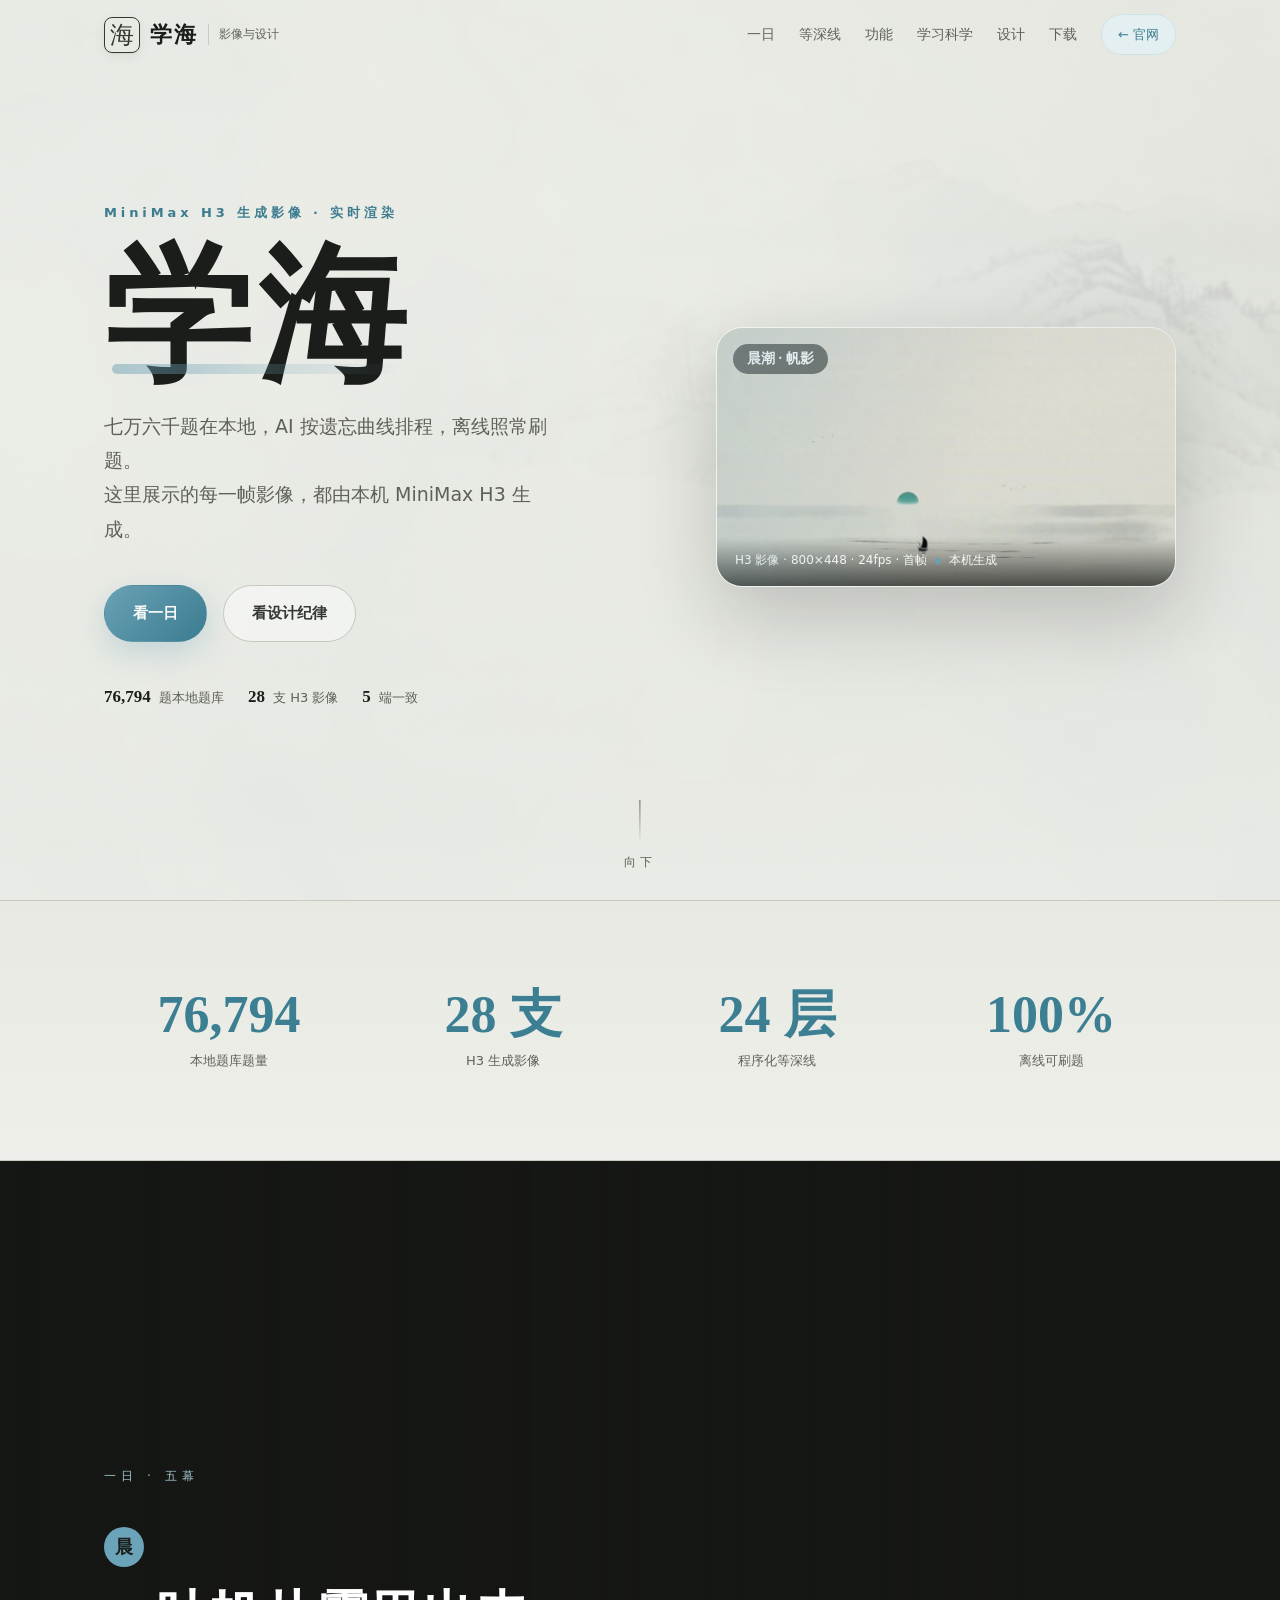
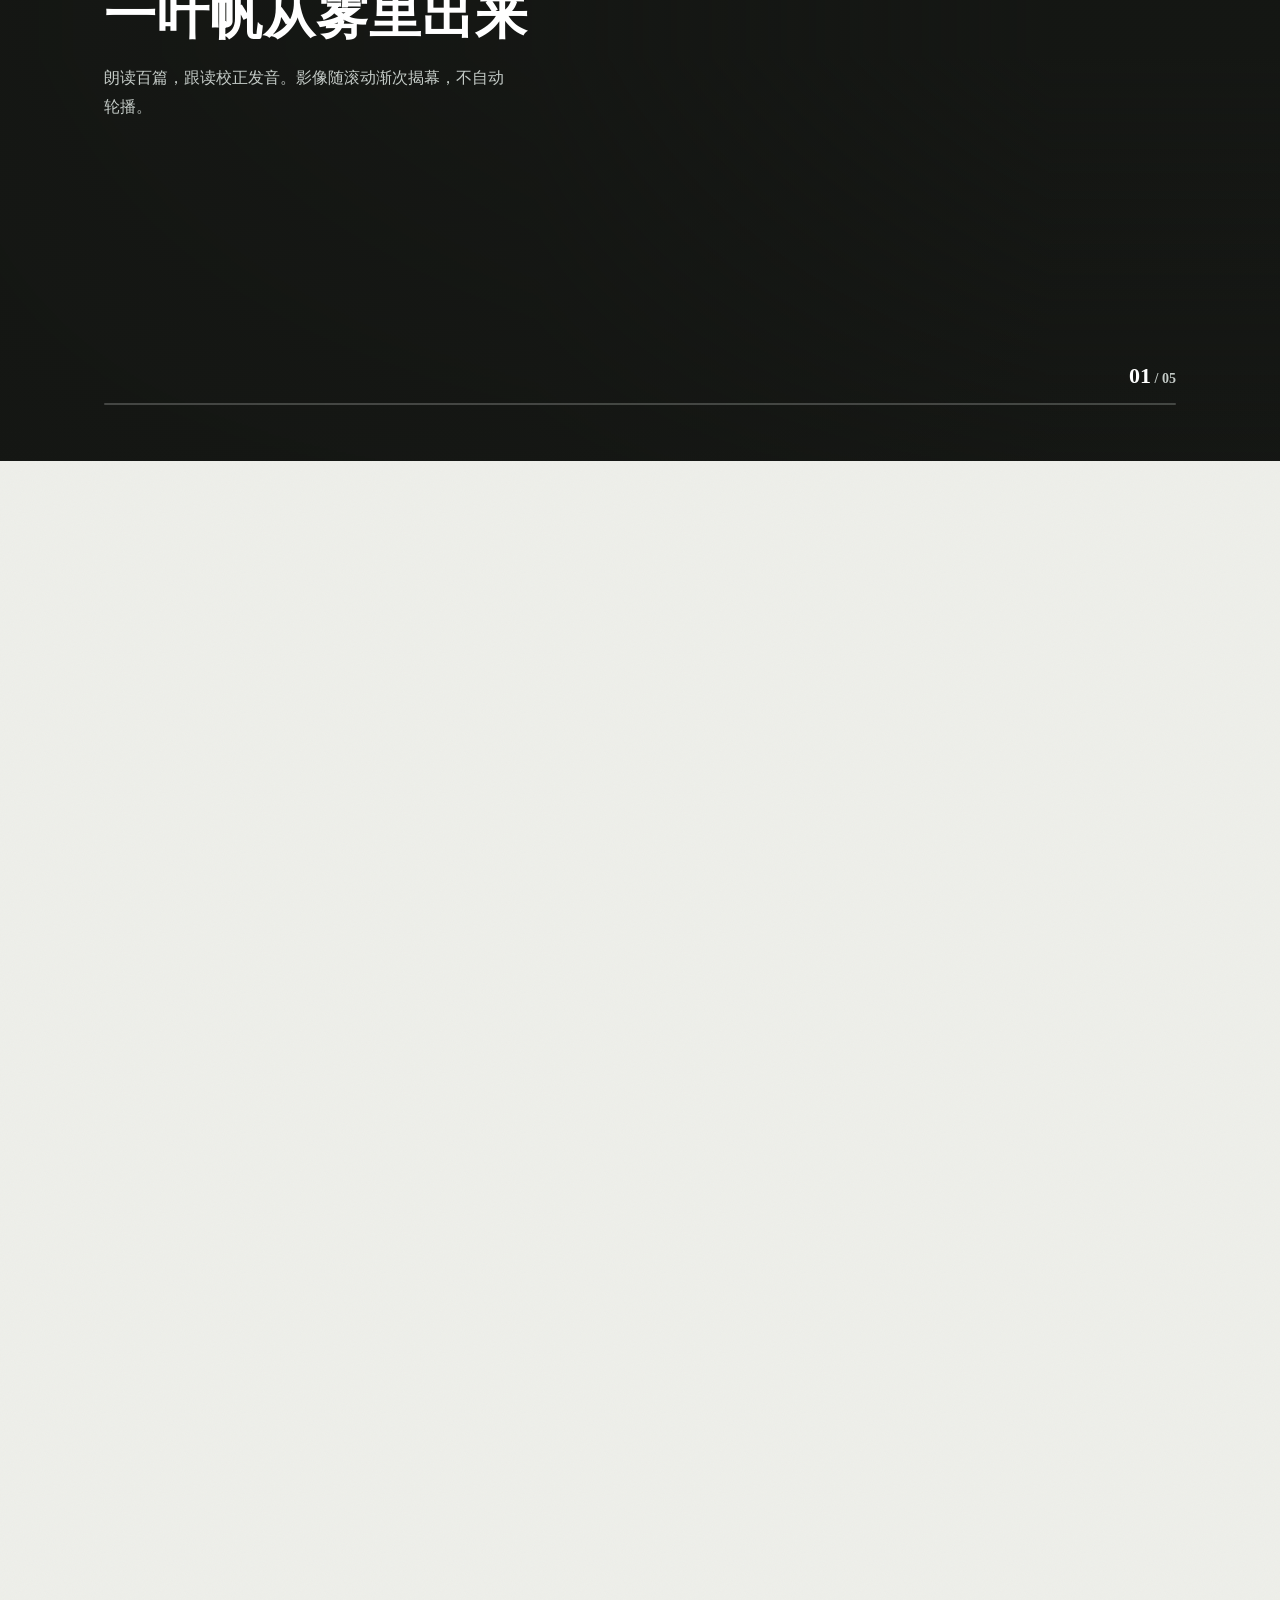
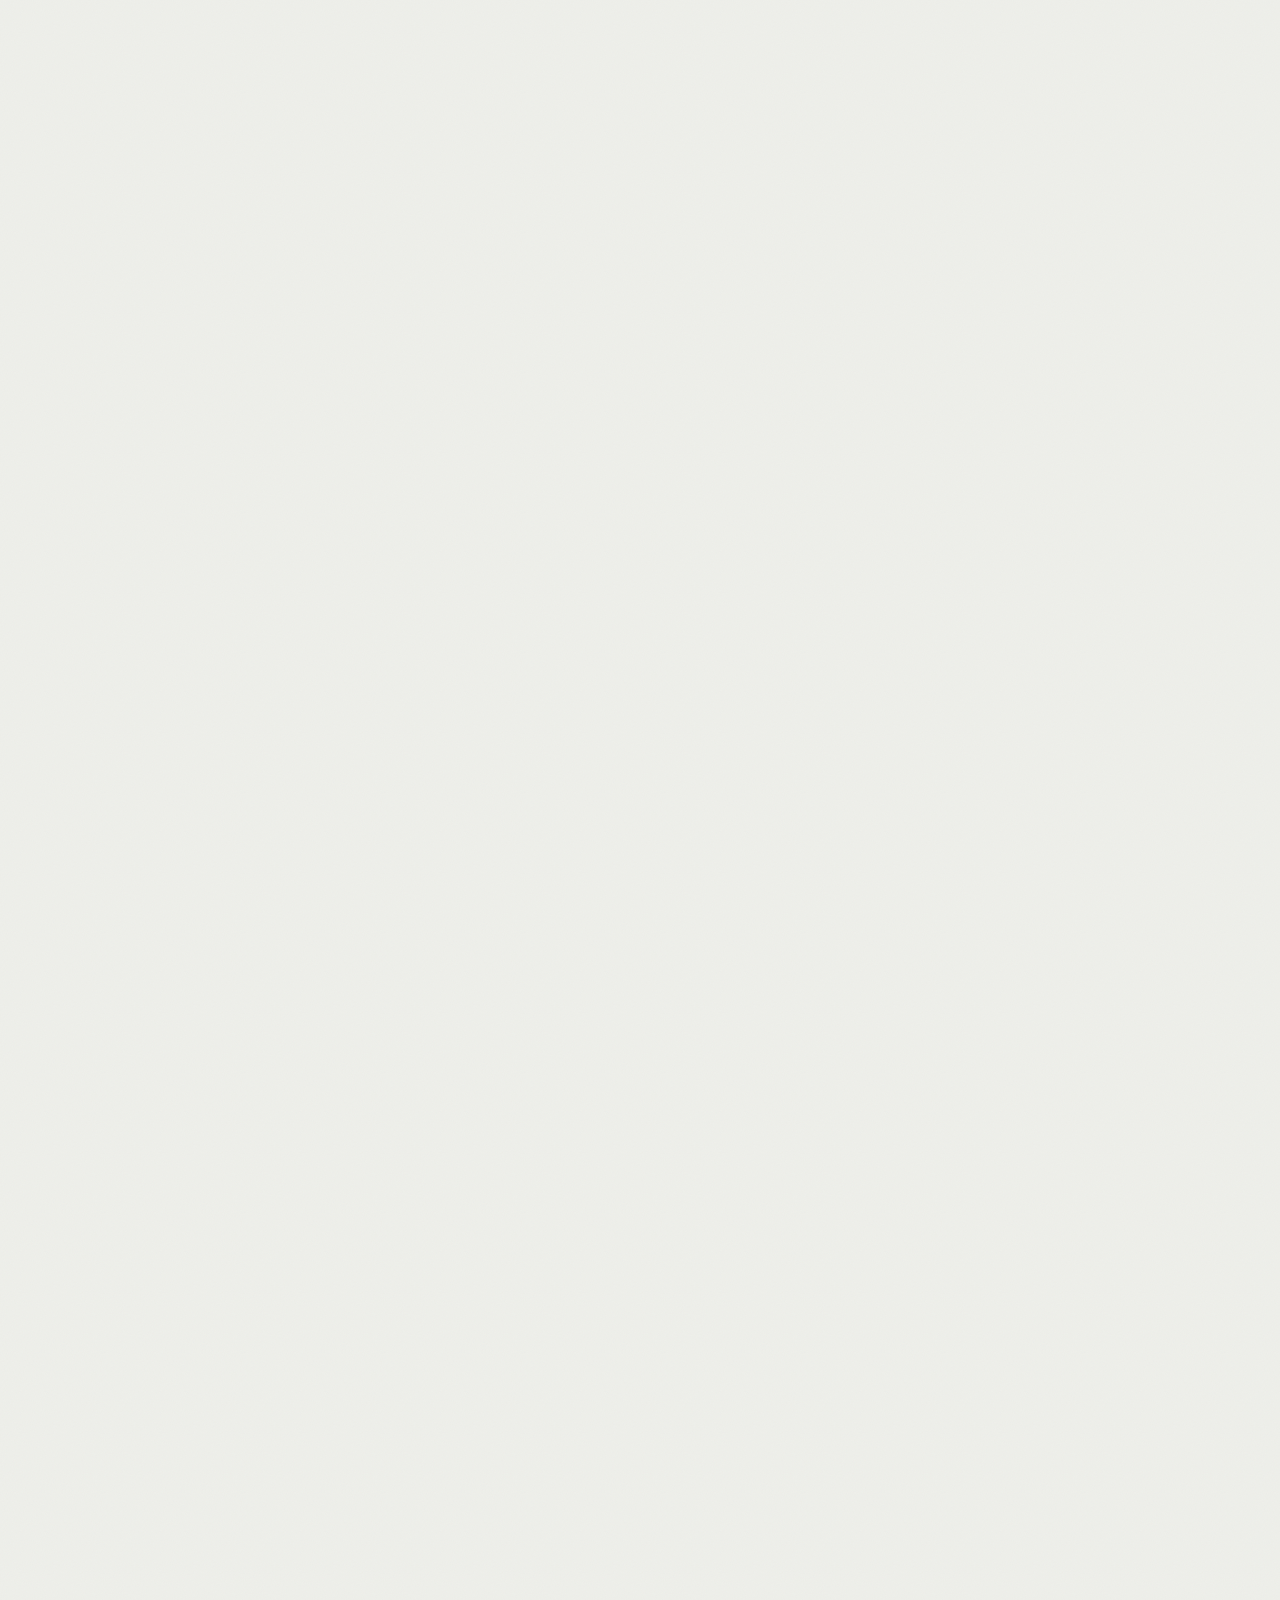
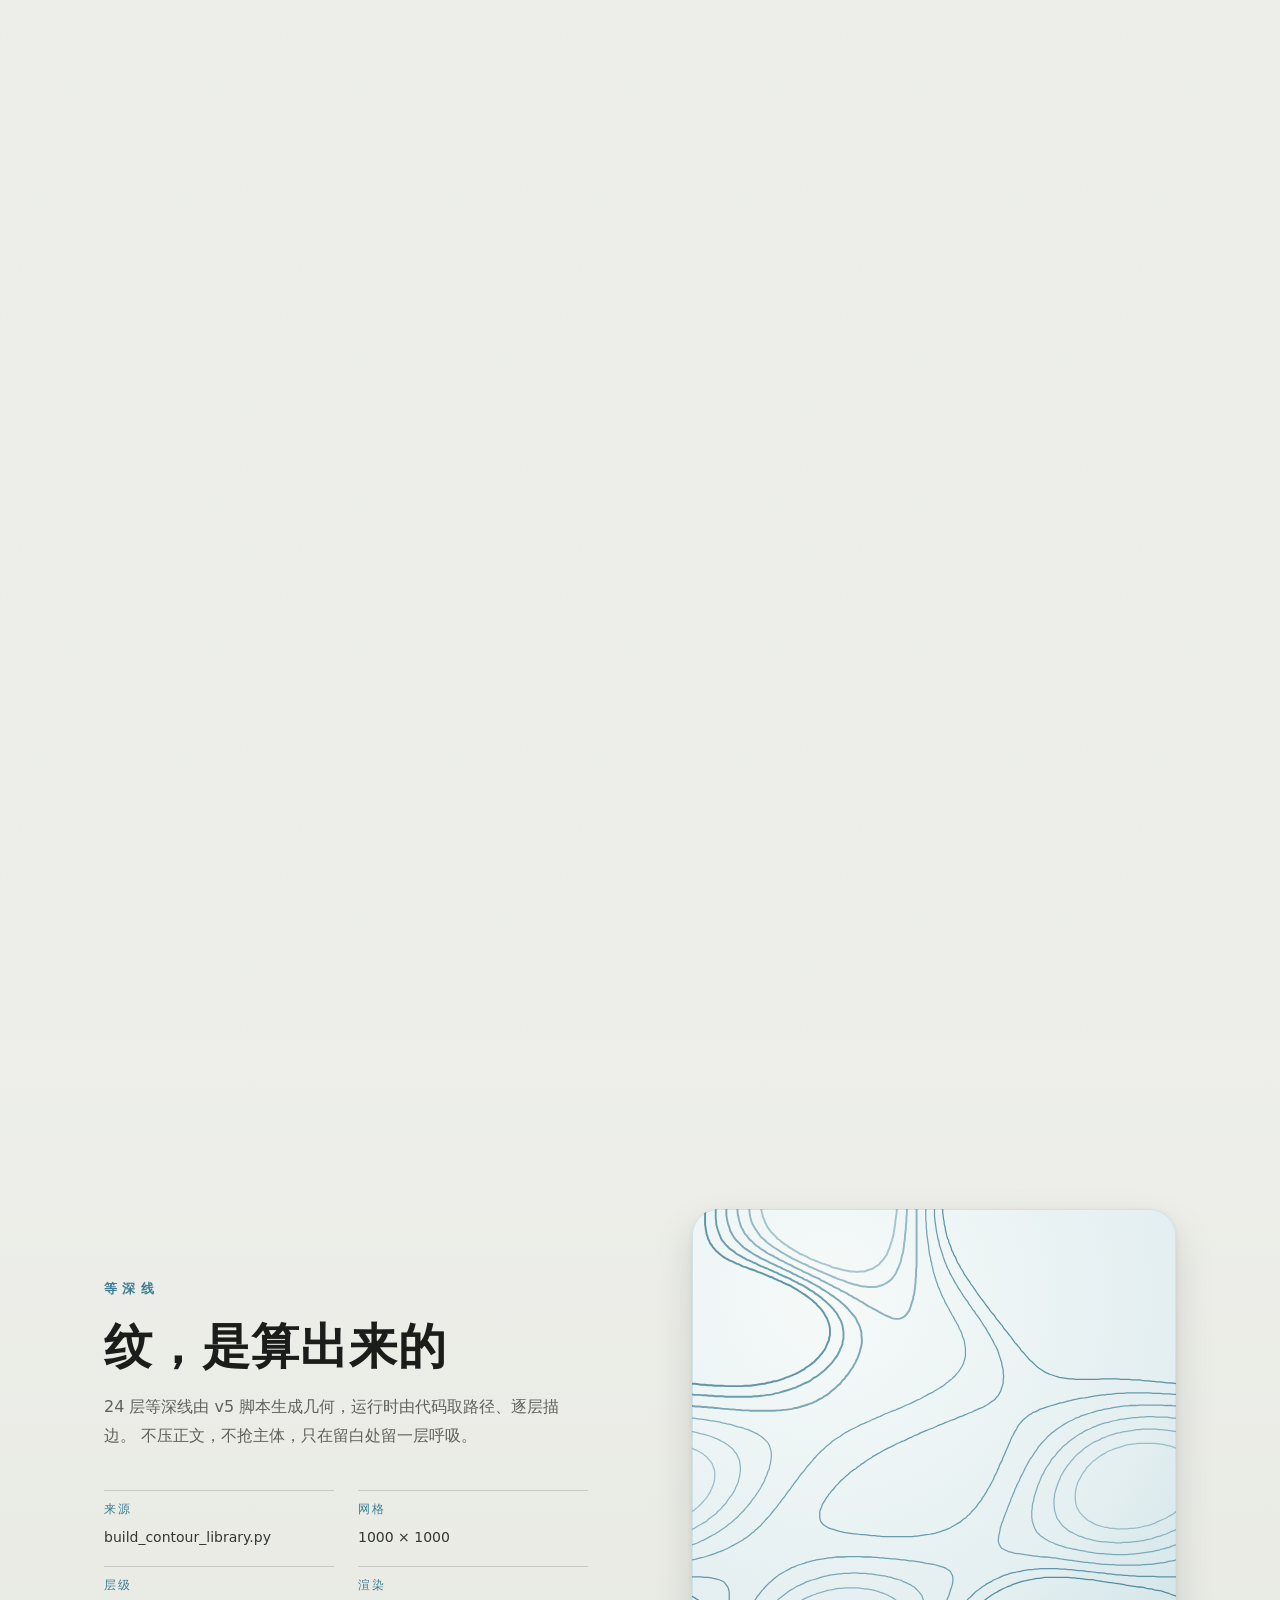
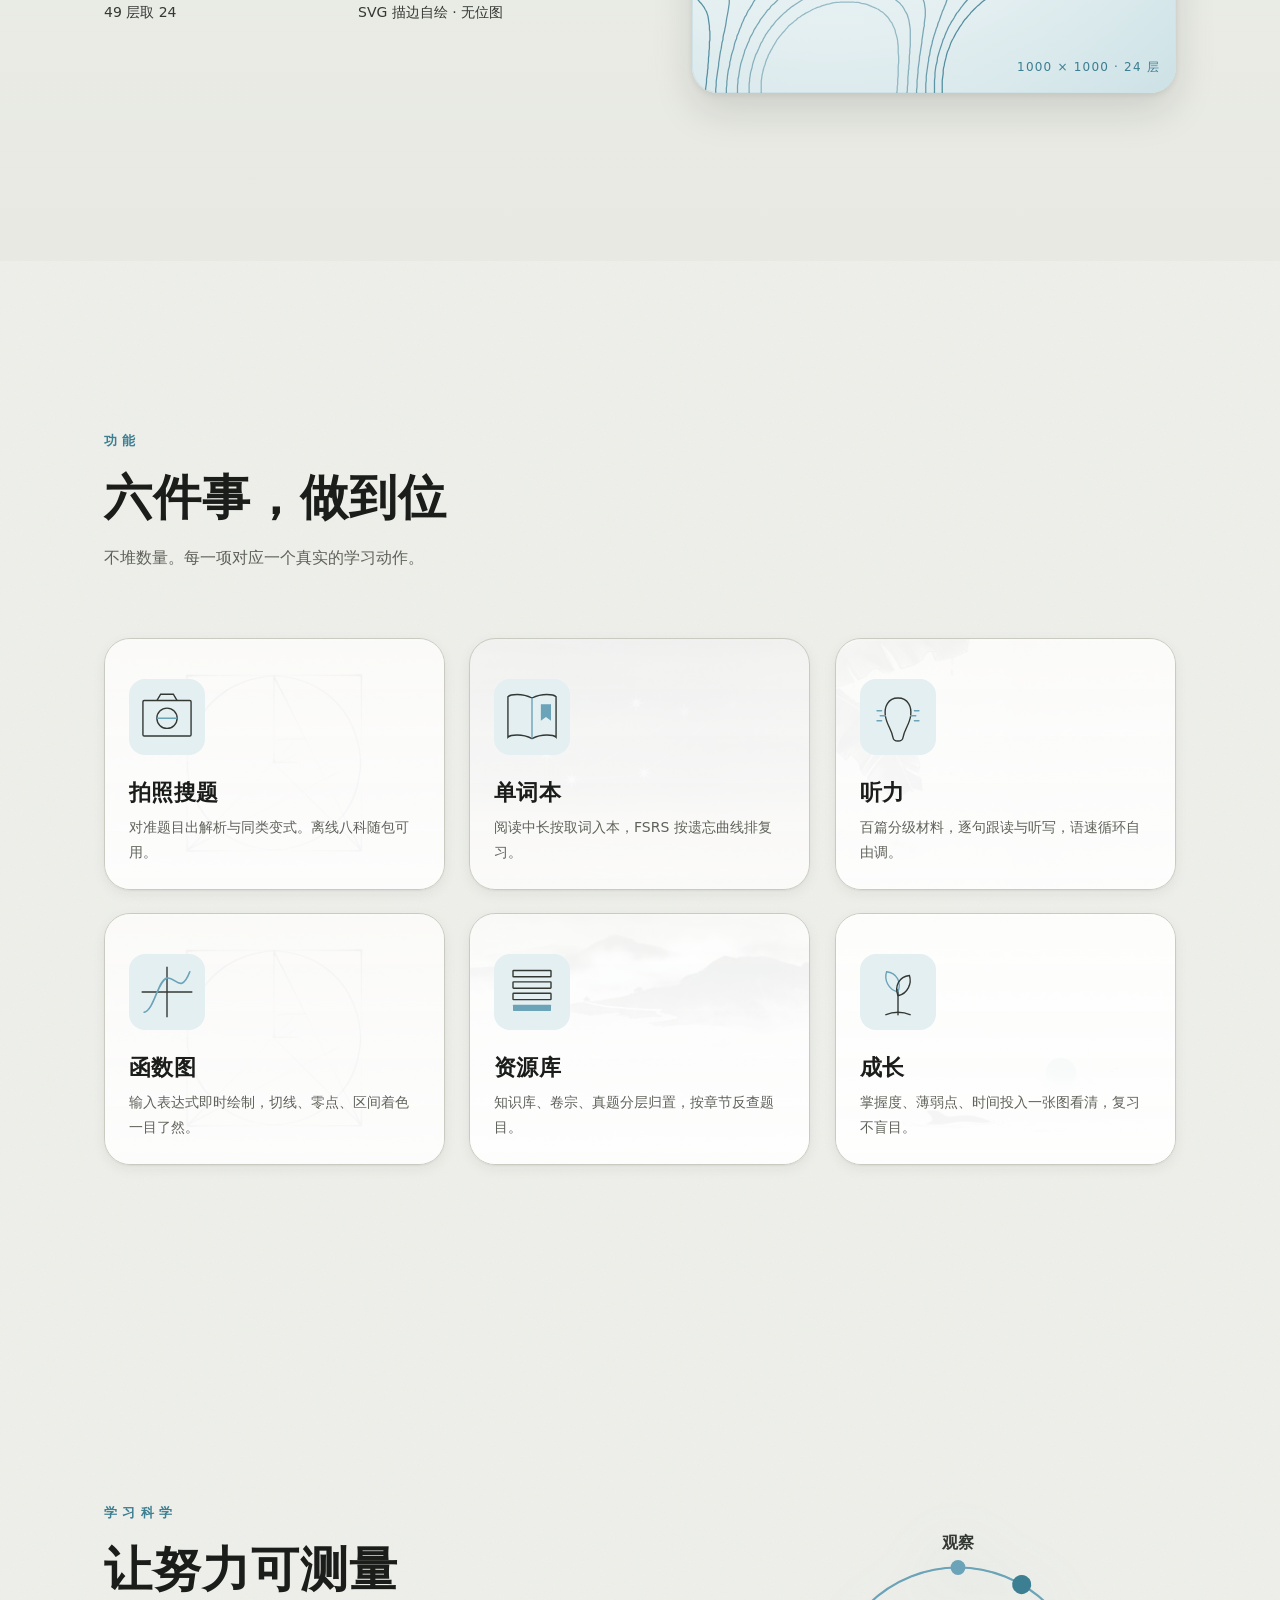
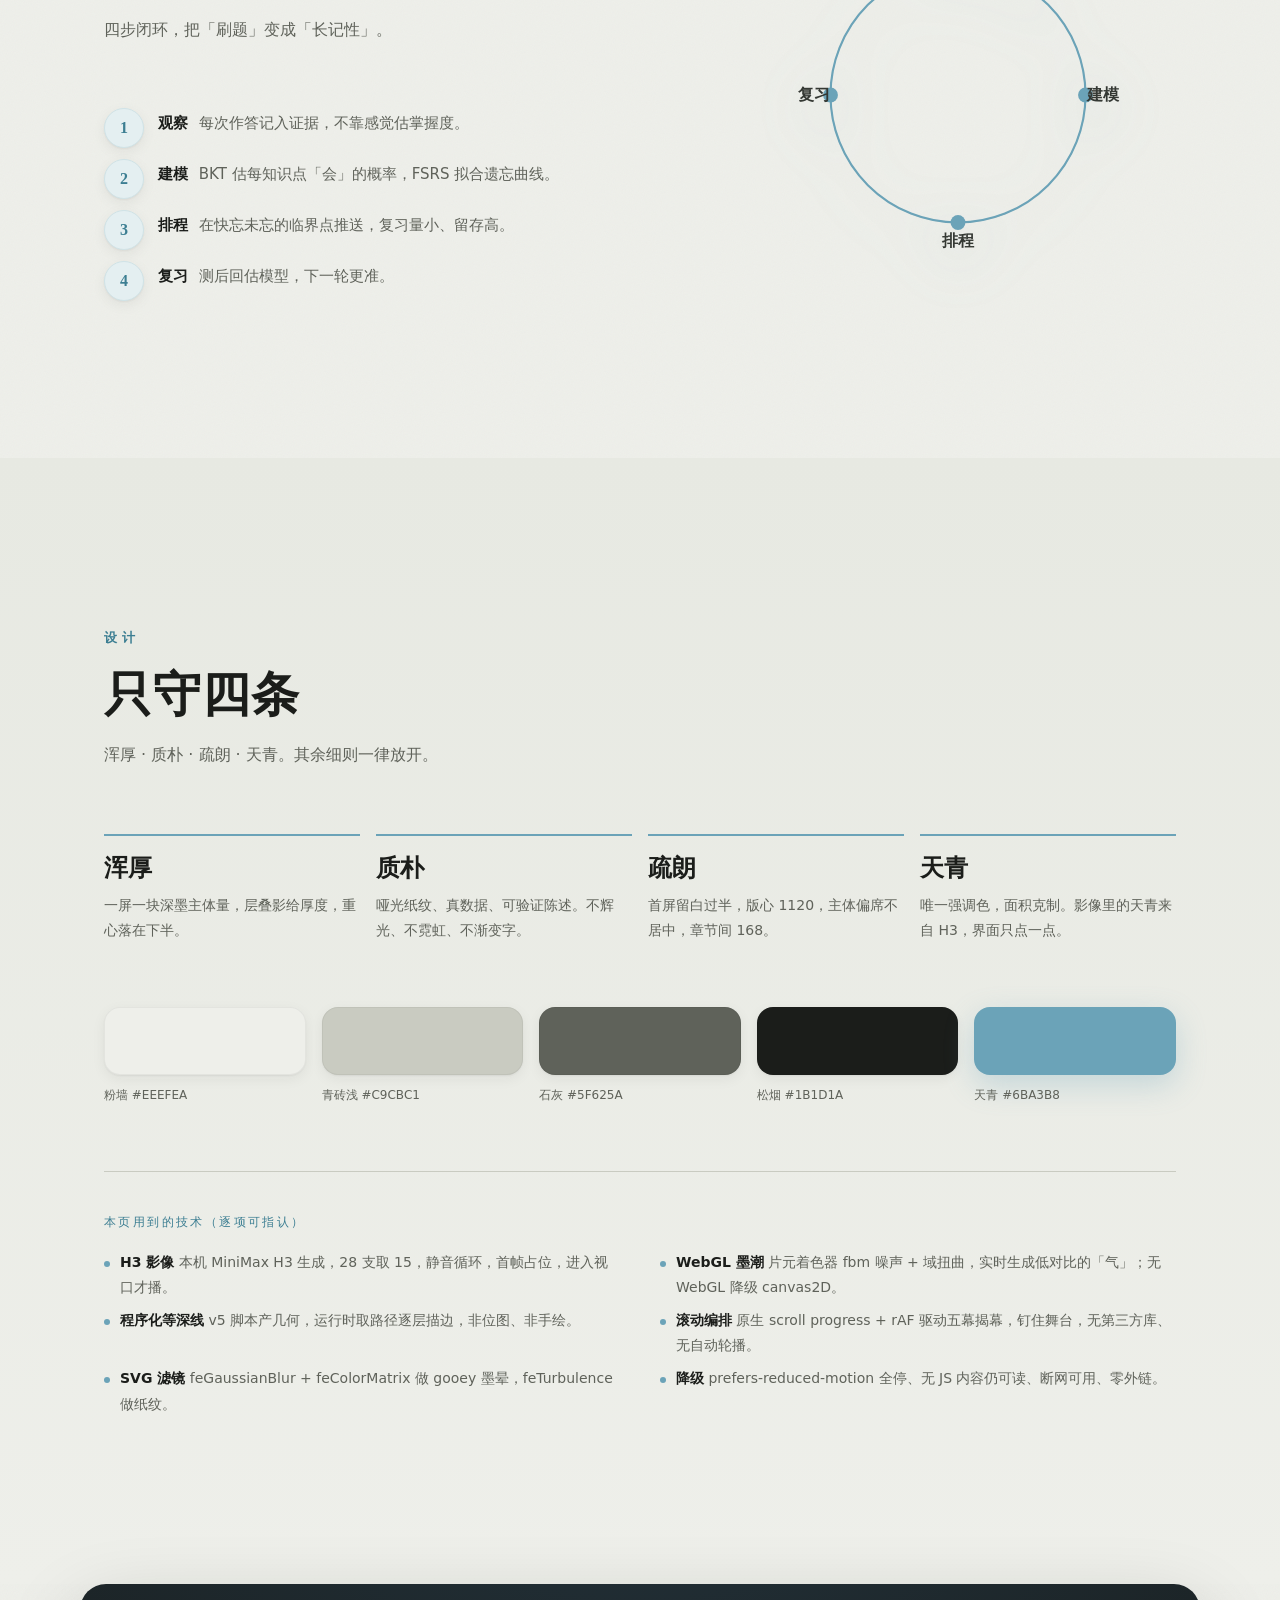
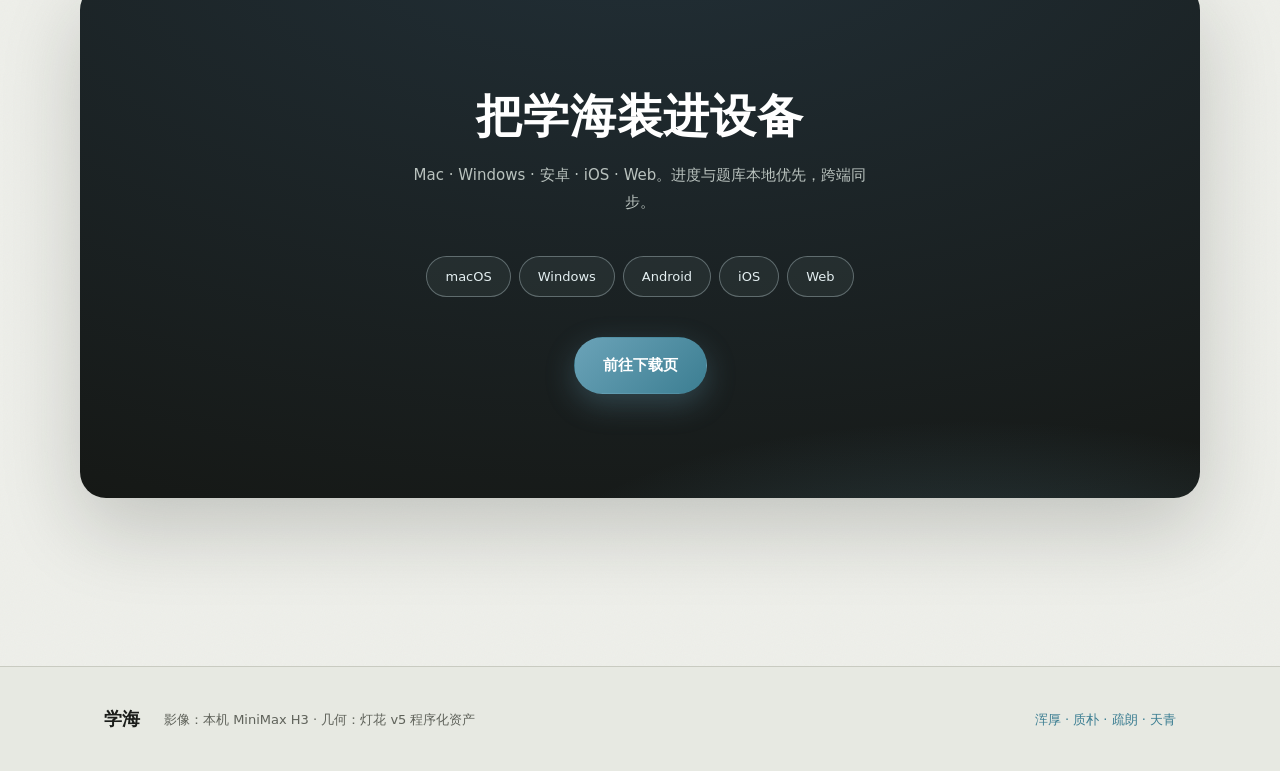
==== showcase/index.html @ f6c21953 "学海官网：上线影像展示与影像版下载页，接入历史四端归档 - 新增 showcase/：H3 生成影像 15 支 + WebGL 实时墨潮 + 程序化等深线 24 层 + 滚动五幕揭幕 - 新增 sho" ====
<!DOCTYPE html>
<html lang="zh-CN">
<head>
<meta charset="UTF-8" />
<meta name="viewport" content="width=device-width, initial-scale=1" />
<title>学海 · 影像与设计</title>
<meta name="description" content="学海前端展示：MiniMax H3 生成影像、WebGL 实时墨潮、程序化等深线、滚动编排。浑厚 · 质朴 · 疏朗 · 天青。" />
<meta name="theme-color" content="#EEEFEA" />
<script>document.documentElement.classList.add('js');</script>
<link rel="icon" href="../assets/img/appicon-32.png" sizes="32x32" />
<link rel="stylesheet" href="assets/css/showcase.css" />
<link rel="preload" as="image" href="assets/h3/web_fuchun.jpg" />
</head>
<body>

<!-- ══ 生成式墨潮（WebGL，失败降级 canvas2D） ══ -->
<canvas id="tide-gl" aria-hidden="true"></canvas>

<!-- ══ SVG 滤镜：gooey 墨晕 / 纸纹 ══ -->
<svg class="svg-defs" aria-hidden="true" width="0" height="0">
  <defs>
    <filter id="gooey">
      <feGaussianBlur in="SourceGraphic" stdDeviation="7" result="b" />
      <feColorMatrix in="b" mode="matrix"
        values="1 0 0 0 0  0 1 0 0 0  0 0 1 0 0  0 0 0 22 -9" result="g" />
      <feBlend in="SourceGraphic" in2="g" />
    </filter>
    <filter id="inkgrain">
      <feTurbulence type="fractalNoise" baseFrequency="0.72" numOctaves="3" seed="7" result="n" />
      <feColorMatrix in="n" type="saturate" values="0" />
    </filter>
  </defs>
</svg>

<div class="ink-splash" aria-hidden="true"></div>

<!-- ══ 导航 ══ -->
<header class="nav" id="nav">
  <div class="nav__in">
    <a class="brand" href="#top" aria-label="学海展示首页">
      <span class="brand__seal" aria-hidden="true">海</span>
      <span class="brand__name">学海</span>
      <span class="brand__sub">影像与设计</span>
    </a>
    <nav class="nav__links" aria-label="主导航">
      <a href="#film">一日</a>
      <a href="#contours">等深线</a>
      <a href="#features">功能</a>
      <a href="#science">学习科学</a>
      <a href="#design">设计</a>
      <a href="download.html">下载</a>
    </nav>
    <a class="nav__back" href="../index.html">← 官网</a>
  </div>
</header>

<main id="top">

  <!-- ══ 英雄 ══ -->
  <section class="hero">
    <!-- 气：低对比 H3 影像铺底 -->
    <video class="hero__haze" data-src="assets/h3/web_fuchun.mp4" poster="assets/h3/web_fuchun.jpg"
           muted playsinline loop preload="none" aria-hidden="true"></video>
    <div class="hero__wash" aria-hidden="true"></div>

    <div class="hero__in wrap">
      <div class="hero__copy">
        <p class="eyebrow reveal" data-r="up">MiniMax H3 生成影像 · 实时渲染</p>
        <h1 class="hero__title reveal" data-r="up" data-d="80">学海</h1>
        <p class="hero__lead reveal" data-r="up" data-d="160">
          七万六千题在本地，AI 按遗忘曲线排程，离线照常刷题。<br />
          这里展示的每一帧影像，都由本机 MiniMax H3 生成。
        </p>
        <div class="hero__actions reveal" data-r="up" data-d="240">
          <a class="btn btn--solid" href="#film">看一日</a>
          <a class="btn btn--ghost" href="#design">看设计纪律</a>
        </div>
        <ul class="hero__facts reveal" data-r="up" data-d="320">
          <li><b>76,794</b> 题本地题库</li>
          <li><b>28</b> 支 H3 影像</li>
          <li><b>5</b> 端一致</li>
        </ul>
      </div>

      <!-- 主体量：清晰 H3 影像，偏席不居中 -->
      <figure class="hero__mass reveal" data-r="scale" data-d="120">
        <video data-src="assets/h3/web_dawnsail.mp4" poster="assets/h3/web_dawnsail.jpg"
               muted playsinline loop preload="none" aria-label="H3 生成影像：晨潮帆影"></video>
        <span class="hero__mass-mark" aria-hidden="true">晨潮 · 帆影</span>
        <figcaption>H3 影像 · 800×448 · 24fps · 首帧 <span class="dot"></span> 本机生成</figcaption>
      </figure>
    </div>

    <a class="scroll-cue" href="#film" aria-label="向下滚动"><span></span>向下</a>
  </section>

  <!-- ══ 数据带 ══ -->
  <section class="facts" id="facts">
    <div class="wrap facts__grid">
      <div class="fact reveal" data-r="up"><div class="fact__n"><span class="count" data-to="76794" data-sep="1">0</span></div><p>本地题库题量</p></div>
      <div class="fact reveal" data-r="up" data-d="80"><div class="fact__n"><span class="count" data-to="28" data-suffix=" 支">0</span></div><p>H3 生成影像</p></div>
      <div class="fact reveal" data-r="up" data-d="160"><div class="fact__n"><span class="count" data-to="24" data-suffix=" 层">0</span></div><p>程序化等深线</p></div>
      <div class="fact reveal" data-r="up" data-d="240"><div class="fact__n"><span class="count" data-to="100" data-suffix="%">0</span></div><p>离线可刷题</p></div>
    </div>
  </section>

  <!-- ══ 电影级滚动：一日五幕 ══ -->
  <section class="film" id="film" aria-label="从晨读到夜思">
    <div class="film__stage">
      <div class="film__frames" id="filmFrames">
        <figure class="frame is-active" data-i="0">
          <video data-src="assets/h3/web_dawnsail.mp4" poster="assets/h3/web_dawnsail.jpg" muted playsinline loop preload="none"></video>
        </figure>
        <figure class="frame" data-i="1">
          <video data-src="assets/h3/web_fuchun.mp4" poster="assets/h3/web_fuchun.jpg" muted playsinline loop preload="none"></video>
        </figure>
        <figure class="frame" data-i="2">
          <video data-src="assets/h3/web_fulltide.mp4" poster="assets/h3/web_fulltide.jpg" muted playsinline loop preload="none"></video>
        </figure>
        <figure class="frame" data-i="3">
          <video data-src="assets/h3/web_dengxia.mp4" poster="assets/h3/web_dengxia.jpg" muted playsinline loop preload="none"></video>
        </figure>
        <figure class="frame" data-i="4">
          <video data-src="assets/h3/web_tianqing.mp4" poster="assets/h3/web_tianqing.jpg" muted playsinline loop preload="none"></video>
        </figure>
      </div>
      <div class="film__veil" aria-hidden="true"></div>

      <div class="film__ui wrap">
        <p class="film__kicker">一日 · 五幕</p>
        <div class="film__captions" id="filmCaptions">
          <article class="cap is-active" data-i="0"><span class="cap__t">晨</span><h2>一叶帆从雾里出来</h2><p>朗读百篇，跟读校正发音。影像随滚动渐次揭幕，不自动轮播。</p></article>
          <article class="cap" data-i="1"><span class="cap__t">课</span><h2>青绿设色，一层层推远</h2><p>拍照搜题出同类变式；等深线把知识点分出层次。</p></article>
          <article class="cap" data-i="2"><span class="cap__t">练</span><h2>一浪卷成</h2><p>76,794 题按学科分层，离线随包，弱网不卡。</p></article>
          <article class="cap" data-i="3"><span class="cap__t">夜</span><h2>砚、笔与脚下星河</h2><p>复盘掌握度，明日排程由模型给出，不靠感觉。</p></article>
          <article class="cap" data-i="4"><span class="cap__t">成</span><h2>雨过天青</h2><p>把每一次练习，都变成可测量的进步。</p></article>
        </div>
        <div class="film__rail" aria-hidden="true"><i id="filmBar"></i></div>
        <div class="film__count"><b id="filmNow">01</b> / 05</div>
      </div>
    </div>
  </section>

  <!-- ══ 程序化等深线 ══ -->
  <section class="section contours" id="contours">
    <div class="wrap contours__grid">
      <div class="contours__copy">
        <p class="section__kicker reveal" data-r="up">等深线</p>
        <h2 class="section__title reveal" data-r="up" data-d="60">纹，是算出来的</h2>
        <p class="section__sub reveal" data-r="up" data-d="120">
          24 层等深线由 v5 脚本生成几何，运行时由代码取路径、逐层描边。
          不压正文，不抢主体，只在留白处留一层呼吸。
        </p>
        <dl class="contours__meta reveal" data-r="up" data-d="180">
          <div><dt>来源</dt><dd>build_contour_library.py</dd></div>
          <div><dt>网格</dt><dd>1000 × 1000</dd></div>
          <div><dt>层级</dt><dd>49 层取 24</dd></div>
          <div><dt>渲染</dt><dd>SVG 描边自绘 · 无位图</dd></div>
        </dl>
      </div>
      <div class="contours__art reveal" data-r="scale" id="contourArt" aria-label="程序化生成的等深线"></div>
    </div>
  </section>

  <!-- ══ 功能 ══ -->
  <section class="section features" id="features">
    <div class="wrap">
      <header class="section__head reveal" data-r="up">
        <p class="section__kicker">功能</p>
        <h2 class="section__title">六件事，做到位</h2>
        <p class="section__sub">不堆数量。每一项对应一个真实的学习动作。</p>
      </header>
      <div class="cards">
        <article class="card reveal" data-r="up" data-bg="web_jiuzhang">
          <div class="card__art"><svg viewBox="0 0 120 120" class="ico">
            <rect x="22" y="34" width="76" height="56" rx="2" fill="none" stroke="currentColor" stroke-width="2.2"/>
            <path d="M44 34 l6 -10 h20 l6 10" fill="none" stroke="currentColor" stroke-width="2.2"/>
            <circle cx="60" cy="62" r="16" fill="none" stroke="currentColor" stroke-width="2.2"/>
            <path class="ico__draw" d="M44 62 h32" stroke="var(--accent)" stroke-width="2.2"/>
          </svg></div>
          <h3>拍照搜题</h3><p>对准题目出解析与同类变式。离线八科随包可用。</p>
        </article>
        <article class="card reveal" data-r="up" data-d="70" data-bg="web_xinghe">
          <div class="card__art"><svg viewBox="0 0 120 120" class="ico">
            <path d="M60 30 C44 22 26 24 22 28 L22 92 C26 88 44 86 60 94 C76 86 94 88 98 92 L98 28 C94 24 76 22 60 30 Z" fill="none" stroke="currentColor" stroke-width="2.2"/>
            <path class="ico__draw" d="M60 30 L60 94" stroke="var(--accent)" stroke-width="2.2"/>
            <path d="M74 40 l0 26 l8 -6 l8 6 l0 -26 Z" fill="var(--accent)"/>
          </svg></div>
          <h3>单词本</h3><p>阅读中长按取词入本，FSRS 按遗忘曲线排复习。</p>
        </article>
        <article class="card reveal" data-r="up" data-d="140" data-bg="web_tingyu">
          <div class="card__art"><svg viewBox="0 0 120 120" class="ico">
            <path d="M60 30 C44 30 38 44 40 58 C42 72 50 80 52 92 C53 100 67 100 68 92 C70 80 78 72 80 58 C82 44 76 30 60 30 Z" fill="none" stroke="currentColor" stroke-width="2.2"/>
            <g class="ico__bars" stroke="var(--accent)" stroke-width="2.4" stroke-linecap="round">
              <line x1="40" y1="58" x2="32" y2="58"/><line x1="80" y1="58" x2="88" y2="58"/>
              <line x1="34" y1="50" x2="27" y2="50"/><line x1="86" y1="50" x2="93" y2="50"/>
              <line x1="34" y1="66" x2="27" y2="66"/><line x1="86" y1="66" x2="93" y2="66"/>
            </g>
          </svg></div>
          <h3>听力</h3><p>百篇分级材料，逐句跟读与听写，语速循环自由调。</p>
        </article>
        <article class="card reveal" data-r="up" data-d="210" data-bg="web_jiuzhang">
          <div class="card__art"><svg viewBox="0 0 120 120" class="ico">
            <line x1="20" y1="60" x2="100" y2="60" stroke="currentColor" stroke-width="2.2"/>
            <line x1="60" y1="20" x2="60" y2="100" stroke="currentColor" stroke-width="2.2"/>
            <path class="ico__draw" d="M24 92 C40 88 46 40 60 38 C74 36 82 64 96 28" fill="none" stroke="var(--accent)" stroke-width="2.6" stroke-linecap="round"/>
          </svg></div>
          <h3>函数图</h3><p>输入表达式即时绘制，切线、零点、区间着色一目了然。</p>
        </article>
        <article class="card reveal" data-r="up" data-d="280" data-bg="web_kongshan">
          <div class="card__art"><svg viewBox="0 0 120 120" class="ico">
            <rect x="30" y="26" width="60" height="10" rx="1" fill="none" stroke="currentColor" stroke-width="2.2"/>
            <rect x="30" y="44" width="60" height="10" rx="1" fill="none" stroke="currentColor" stroke-width="2.2"/>
            <rect x="30" y="62" width="60" height="10" rx="1" fill="none" stroke="currentColor" stroke-width="2.2"/>
            <rect class="ico__shelf" x="30" y="80" width="60" height="10" rx="1" fill="var(--accent)"/>
          </svg></div>
          <h3>资源库</h3><p>知识库、卷宗、真题分层归置，按章节反查题目。</p>
        </article>
        <article class="card reveal" data-r="up" data-d="350" data-bg="web_whale">
          <div class="card__art"><svg viewBox="0 0 120 120" class="ico">
            <path d="M60 96 L60 56" stroke="currentColor" stroke-width="2.2" stroke-linecap="round"/>
            <path class="ico__draw" d="M60 60 C44 56 38 40 42 28 C58 30 66 44 60 60 Z" fill="none" stroke="var(--accent)" stroke-width="2.2"/>
            <path class="ico__draw" d="M60 66 C76 62 82 46 78 34 C62 36 54 50 60 66 Z" fill="none" stroke="currentColor" stroke-width="2.2"/>
            <path d="M40 96 q20 -8 40 0" fill="none" stroke="currentColor" stroke-width="2.2"/>
          </svg></div>
          <h3>成长</h3><p>掌握度、薄弱点、时间投入一张图看清，复习不盲目。</p>
        </article>
      </div>
    </div>
  </section>

  <!-- ══ 学习科学 ══ -->
  <section class="section science" id="science">
    <div class="wrap science__grid">
      <div>
        <header class="section__head reveal" data-r="up">
          <p class="section__kicker">学习科学</p>
          <h2 class="section__title">让努力可测量</h2>
          <p class="section__sub">四步闭环，把「刷题」变成「长记性」。</p>
        </header>
        <ol class="steps">
          <li class="reveal" data-r="up"><b>观察</b> 每次作答记入证据，不靠感觉估掌握度。</li>
          <li class="reveal" data-r="up" data-d="70"><b>建模</b> BKT 估每知识点「会」的概率，FSRS 拟合遗忘曲线。</li>
          <li class="reveal" data-r="up" data-d="140"><b>排程</b> 在快忘未忘的临界点推送，复习量小、留存高。</li>
          <li class="reveal" data-r="up" data-d="210"><b>复习</b> 测后回估模型，下一轮更准。</li>
        </ol>
      </div>
      <div class="science__viz reveal" data-r="scale">
        <svg viewBox="0 0 320 320" class="loop" role="img" aria-label="学习科学四步闭环">
          <circle cx="160" cy="160" r="120" fill="none" stroke="#C9CBC1" stroke-width="1.2"/>
          <circle cx="160" cy="160" r="120" fill="none" stroke="#6BA3B8" stroke-width="2"
                  stroke-dasharray="754" stroke-dashoffset="754" class="loop__ring"/>
          <path id="loopPath" d="M160 40 a120 120 0 1 1 -0.1 0" fill="none"/>
          <g class="loop__nodes" font-size="15" fill="#343833" text-anchor="middle">
            <circle cx="160" cy="40" r="7" fill="#6BA3B8"/><text x="160" y="22">观察</text>
            <circle cx="280" cy="160" r="7" fill="#6BA3B8"/><text x="296" y="165">建模</text>
            <circle cx="160" cy="280" r="7" fill="#6BA3B8"/><text x="160" y="302">排程</text>
            <circle cx="40" cy="160" r="7" fill="#6BA3B8"/><text x="24" y="165">复习</text>
          </g>
          <circle class="loop__dot" r="9" fill="#3C7E92">
            <animateMotion dur="7s" repeatCount="indefinite" rotate="auto"><mpath href="#loopPath"/></animateMotion>
          </circle>
        </svg>
      </div>
    </div>
  </section>

  <!-- ══ 设计纪律 ══ -->
  <section class="section design" id="design">
    <div class="wrap">
      <header class="section__head reveal" data-r="up">
        <p class="section__kicker">设计</p>
        <h2 class="section__title">只守四条</h2>
        <p class="section__sub">浑厚 · 质朴 · 疏朗 · 天青。其余细则一律放开。</p>
      </header>

      <div class="tenets reveal" data-r="up">
        <div class="tenet"><span>浑厚</span><p>一屏一块深墨主体量，层叠影给厚度，重心落在下半。</p></div>
        <div class="tenet"><span>质朴</span><p>哑光纸纹、真数据、可验证陈述。不辉光、不霓虹、不渐变字。</p></div>
        <div class="tenet"><span>疏朗</span><p>首屏留白过半，版心 1120，主体偏席不居中，章节间 168。</p></div>
        <div class="tenet"><span>天青</span><p>唯一强调色，面积克制。影像里的天青来自 H3，界面只点一点。</p></div>
      </div>

      <div class="palette reveal" data-r="up" data-d="70">
        <div class="sw" style="--c:#EEEFEA"><i></i>粉墙 #EEEFEA</div>
        <div class="sw" style="--c:#C9CBC1"><i></i>青砖浅 #C9CBC1</div>
        <div class="sw" style="--c:#5F625A"><i></i>石灰 #5F625A</div>
        <div class="sw" style="--c:#1B1D1A"><i></i>松烟 #1B1D1A</div>
        <div class="sw sw--a" style="--c:#6BA3B8"><i></i>天青 #6BA3B8</div>
      </div>

      <div class="stack reveal" data-r="up" data-d="140">
        <p class="stack__k">本页用到的技术（逐项可指认）</p>
        <ul>
          <li><b>H3 影像</b> 本机 MiniMax H3 生成，28 支取 15，静音循环，首帧占位，进入视口才播。</li>
          <li><b>WebGL 墨潮</b> 片元着色器 fbm 噪声 + 域扭曲，实时生成低对比的「气」；无 WebGL 降级 canvas2D。</li>
          <li><b>程序化等深线</b> v5 脚本产几何，运行时取路径逐层描边，非位图、非手绘。</li>
          <li><b>滚动编排</b> 原生 scroll progress + rAF 驱动五幕揭幕，钉住舞台，无第三方库、无自动轮播。</li>
          <li><b>SVG 滤镜</b> feGaussianBlur + feColorMatrix 做 gooey 墨晕，feTurbulence 做纸纹。</li>
          <li><b>降级</b> prefers-reduced-motion 全停、无 JS 内容仍可读、断网可用、零外链。</li>
        </ul>
      </div>
    </div>
  </section>

  <!-- ══ CTA ══ -->
  <section class="cta" id="download">
    <div class="wrap cta__in reveal" data-r="scale">
      <h2>把学海装进设备</h2>
      <p>Mac · Windows · 安卓 · iOS · Web。进度与题库本地优先，跨端同步。</p>
      <div class="cta__pills"><span>macOS</span><span>Windows</span><span>Android</span><span>iOS</span><span>Web</span></div>
      <a class="btn btn--solid" href="download.html">前往下载页</a>
    </div>
  </section>
</main>

<footer class="foot">
  <div class="wrap foot__in">
    <span class="foot__b">学海</span>
    <span>影像：本机 MiniMax H3 · 几何：灯花 v5 程序化资产</span>
    <span>浑厚 · 质朴 · 疏朗 · 天青</span>
  </div>
</footer>

<script src="assets/js/contours-data.js"></script>
<script src="assets/js/showcase.js"></script>
</body>
</html>
---- showcase/assets/css/showcase.css ----
/* ═══════════════════════════════════════════════════════════════════════
   学海 · 影像与设计（showcase）
   只守四条：浑厚 · 质朴 · 疏朗 · 天青。其余细则放开。
   ═══════════════════════════════════════════════════════════════════════ */

:root{
  --bg0:#EEEFEA; --bg1:#E7E9E2; --bg2:#DDE0D7;
  --line:#C9CBC1; --sub:#5F625A; --ink:#343833; --void:#1B1D1A; --night:#151714;
  --accent:#6BA3B8; --accent-deep:#3C7E92; --accent-tint:#CFE2E6; --accent-wash:#E4EFF1;

  --serif:"Songti SC","STSong","Noto Serif SC",ui-serif,Georgia,serif;
  --sans:"PingFang SC","Noto Sans SC","Hiragino Sans GB","Microsoft YaHei",ui-sans-serif,system-ui,sans-serif;

  --r-s:8px; --r:16px; --r-l:26px; --pill:999px;
  --sh1:0 1px 2px rgba(27,29,26,.06),0 4px 14px rgba(27,29,26,.06);
  --sh2:0 2px 6px rgba(27,29,26,.08),0 18px 40px rgba(27,29,26,.13);
  --sh3:0 30px 80px rgba(27,29,26,.20);
  --sha:0 10px 30px rgba(107,163,184,.30);

  --s1:4px; --s2:8px; --s3:16px; --s4:24px; --s5:40px; --s6:64px; --s7:104px; --s8:168px;
  --ease:cubic-bezier(.22,.61,.36,1);
  --t:240ms;
  --wrap:1120px;
}

*{box-sizing:border-box;margin:0;padding:0}
html{scroll-behavior:smooth;-webkit-text-size-adjust:100%}
body{
  font:15px/1.8 var(--sans); color:var(--ink); background:var(--bg0);
  overflow-x:hidden; position:relative;
  background-image:url("data:image/svg+xml,%3Csvg xmlns='http://www.w3.org/2000/svg' width='140' height='140'%3E%3Cfilter id='n'%3E%3CfeTurbulence type='fractalNoise' baseFrequency='0.9' numOctaves='2' stitchTiles='stitch'/%3E%3C/filter%3E%3Crect width='100%25' height='100%25' filter='url(%23n)' opacity='0.03'/%3E%3C/svg%3E");
}
::selection{background:var(--accent-tint);color:var(--void)}
a{color:inherit;text-decoration:none}
img,video,svg{display:block;max-width:100%}
.wrap{max-width:var(--wrap);margin:0 auto;padding:0 var(--s4)}
a:focus-visible,button:focus-visible{outline:2px solid var(--accent-deep);outline-offset:3px;border-radius:var(--r-s)}
.svg-defs{position:absolute;width:0;height:0;overflow:hidden}

/* ── 生成式墨潮画布（气，不抢戏） ── */
#tide-gl{position:fixed;inset:0;width:100%;height:100%;z-index:40;pointer-events:none;
  opacity:.18;mix-blend-mode:multiply}

/* ── 墨滴点击 ── */
.ink-splash{position:fixed;left:0;top:0;width:14px;height:14px;border-radius:50%;
  background:var(--accent);z-index:90;pointer-events:none;transform:translate(-50%,-50%) scale(0);
  opacity:.42;filter:url(#gooey)}
.ink-splash.go{animation:splash .62s var(--ease) forwards}
@keyframes splash{to{transform:translate(-50%,-50%) scale(8);opacity:0}}

/* ── 排版 ── */
h1,h2,h3{font-family:var(--serif);font-weight:600;color:var(--void);line-height:1.25;letter-spacing:.02em}
.section{padding:var(--s8) 0}
.section__kicker{font-size:13px;letter-spacing:.42em;color:var(--accent-deep);font-weight:600;margin-bottom:var(--s3)}
.section__title{font-size:clamp(28px,4.4vw,48px);margin-bottom:var(--s3)}
.section__sub{font-size:16px;color:var(--sub);max-width:46ch}
.section__head{margin-bottom:var(--s6)}
@media(max-width:760px){.section{padding:var(--s7) 0}}

/* ── 按钮 ── */
.btn{display:inline-flex;align-items:center;justify-content:center;font-size:15px;font-weight:600;
  padding:14px 28px;border-radius:var(--pill);border:1.5px solid transparent;cursor:pointer;
  transition:transform var(--t) var(--ease),box-shadow var(--t) var(--ease),background var(--t) var(--ease)}
.btn--solid{color:#fff;background:linear-gradient(135deg,var(--accent),var(--accent-deep));box-shadow:var(--sha)}
.btn--solid:hover{transform:translateY(-3px);box-shadow:0 16px 38px rgba(107,163,184,.44)}
.btn--ghost{background:rgba(255,255,255,.55);border-color:var(--line);color:var(--ink)}
.btn--ghost:hover{transform:translateY(-3px);border-color:var(--accent);color:var(--accent-deep);box-shadow:var(--sh1)}

/* ── 导航 ── */
.nav{position:fixed;top:0;left:0;right:0;z-index:60;padding:14px 0;
  transition:background var(--t) var(--ease),box-shadow var(--t) var(--ease)}
.nav.stuck{background:rgba(238,239,234,.78);backdrop-filter:saturate(160%) blur(14px);
  -webkit-backdrop-filter:saturate(160%) blur(14px);
  box-shadow:0 1px 0 var(--line),0 8px 30px rgba(27,29,26,.06)}
/* 进入深墨舞台：导航随之转深，避免一条浅色割裂带 */
body.on-dark .nav.stuck{background:rgba(21,23,20,.62);
  box-shadow:0 1px 0 rgba(238,239,234,.14),0 8px 30px rgba(0,0,0,.18)}
body.on-dark .nav__links a{color:#B9C2BE}
body.on-dark .nav__links a:hover{color:#fff}
body.on-dark .brand__name{color:#EEEFEA}
body.on-dark .brand__seal{border-color:rgba(238,239,234,.7);color:#EEEFEA}
body.on-dark .nav__back{color:#E4EFF1;border-color:rgba(207,226,230,.4);background:rgba(207,226,230,.1)}
.nav__in{max-width:var(--wrap);margin:0 auto;padding:0 var(--s4);display:flex;align-items:center;gap:var(--s4)}
.brand{display:flex;align-items:center;gap:10px}
.brand__seal{width:36px;height:36px;display:grid;place-items:center;border:1.4px solid var(--ink);
  border-radius:var(--r-s);font:24px var(--serif);color:var(--ink);box-shadow:var(--sh1)}
.brand__name{font:600 22px var(--serif);color:var(--void);letter-spacing:.08em}
.brand__sub{font-size:12px;color:var(--sub);border-left:1px solid var(--line);padding-left:10px}
.nav__links{display:flex;gap:var(--s4);margin-left:auto;font-size:14px}
.nav__links a{position:relative;color:var(--sub);padding:6px 0;transition:color var(--t)}
.nav__links a::after{content:"";position:absolute;left:0;bottom:0;width:0;height:2px;background:var(--accent);transition:width var(--t) var(--ease)}
.nav__links a:hover{color:var(--void)} .nav__links a:hover::after{width:100%}
.nav__back{font-size:13px;color:var(--accent-deep);border:1px solid var(--accent-tint);
  padding:8px 16px;border-radius:var(--pill);background:var(--accent-wash)}
@media(max-width:820px){.nav__links{display:none}.brand__sub{display:none}}

/* ══ 英雄（双层影像 + 偏席主体量） ══ */
.hero{position:relative;min-height:100vh;display:flex;align-items:center;padding:110px 0 96px;overflow:hidden}
.hero__haze{position:absolute;inset:0;width:100%;height:100%;object-fit:cover;opacity:.20;filter:saturate(.75)}
.hero__wash{position:absolute;inset:0;background:
  radial-gradient(100% 80% at 15% 30%,rgba(238,239,234,.94) 20%,rgba(238,239,234,.5) 62%,transparent 88%),
  linear-gradient(to bottom,rgba(238,239,234,.5),transparent 40%,var(--bg0) 99%)}
.hero__in{position:relative;z-index:2;display:grid;grid-template-columns:1.05fr .95fr;gap:var(--s7);align-items:center}
.eyebrow{font-size:13px;letter-spacing:.3em;color:var(--accent-deep);font-weight:600;margin-bottom:var(--s4)}
.hero__title{font-size:clamp(72px,13vw,148px);line-height:.92;letter-spacing:.04em;position:relative;display:inline-block}
.hero__title::after{content:"";position:absolute;left:8px;right:8px;bottom:10px;height:10px;
  border-radius:var(--pill);background:linear-gradient(90deg,var(--accent),transparent);opacity:.5}
.hero__lead{font-size:clamp(16px,2vw,19px);color:var(--sub);max-width:38ch;margin:var(--s4) 0 var(--s5)}
.hero__actions{display:flex;gap:var(--s3);flex-wrap:wrap}
.hero__facts{list-style:none;display:flex;gap:var(--s4);flex-wrap:wrap;margin-top:var(--s5);font-size:13px;color:var(--sub)}
.hero__facts b{font-family:var(--serif);font-size:17px;color:var(--void);margin-right:4px}
.hero__mass{position:relative;border-radius:var(--r-l);overflow:hidden;box-shadow:var(--sh3);
  border:1px solid rgba(255,255,255,.5);transform:rotate(-1deg)}
.hero__mass video{width:100%;aspect-ratio:16/9;object-fit:cover;display:block}
.hero__mass::after{content:"";position:absolute;inset:0;background:linear-gradient(115deg,rgba(107,163,184,.22),transparent 55%);pointer-events:none}
.hero__mass-mark{position:absolute;left:16px;top:16px;font:600 14px var(--serif);color:#fff;
  background:rgba(27,29,26,.55);padding:6px 14px;border-radius:var(--pill);backdrop-filter:blur(6px)}
.hero__mass figcaption{position:absolute;left:0;right:0;bottom:0;padding:14px 18px;font-size:12px;color:#fff;
  background:linear-gradient(transparent,rgba(21,23,20,.72));display:flex;align-items:center;gap:8px}
.hero__mass .dot{width:6px;height:6px;border-radius:50%;background:var(--accent)}
.scroll-cue{position:absolute;bottom:26px;left:50%;transform:translateX(-50%);z-index:2;
  display:flex;flex-direction:column;align-items:center;gap:8px;font-size:12px;letter-spacing:.3em;color:var(--sub)}
.scroll-cue span{width:1px;height:44px;background:linear-gradient(var(--sub),transparent);animation:cue 2.4s var(--ease) infinite}
@keyframes cue{0%,100%{opacity:.3;transform:scaleY(.7)}50%{opacity:1;transform:scaleY(1)}}
@media(max-width:900px){
  .hero__in{grid-template-columns:1fr;gap:var(--s5)}
  .hero__mass{transform:none;max-width:560px}
  .hero__haze{opacity:.14}
}

/* ── 数据带 ── */
.facts{padding:var(--s6) 0;border-top:1px solid var(--line);border-bottom:1px solid var(--line);
  background:linear-gradient(var(--bg1),var(--bg0));position:relative;z-index:2}
.facts__grid{display:grid;grid-template-columns:repeat(4,1fr);gap:var(--s4)}
.fact{text-align:center;padding:var(--s4);border-radius:var(--r);transition:transform var(--t),box-shadow var(--t)}
.fact:hover{transform:translateY(-5px);box-shadow:var(--sh2);background:rgba(255,255,255,.5)}
.fact__n{font:600 clamp(30px,4.5vw,52px)/1 var(--serif);color:var(--accent-deep)}
.fact p{margin-top:var(--s2);font-size:13px;color:var(--sub)}
@media(max-width:760px){.facts__grid{grid-template-columns:repeat(2,1fr)}}

/* ══ 电影级滚动：一日五幕 ══ */
.film{height:520vh;position:relative;z-index:2}
.film__stage{position:sticky;top:0;height:100vh;overflow:hidden;background:var(--night)}
.film__frames{position:absolute;inset:0}
.frame{position:absolute;inset:0;opacity:0;clip-path:inset(0 0 100% 0);
  transition:opacity .8s var(--ease);will-change:opacity,clip-path}
.frame.is-active{opacity:1;clip-path:inset(0 0 0 0);z-index:2}
.frame video{width:100%;height:100%;object-fit:cover}
.film__veil{position:absolute;inset:0;z-index:3;pointer-events:none;
  background:linear-gradient(90deg,rgba(21,23,20,.93) 0%,rgba(21,23,20,.74) 42%,rgba(21,23,20,.10) 82%),
             linear-gradient(to top,rgba(21,23,20,.78),transparent 45%)}
.film__ui{position:absolute;inset:0;z-index:4;display:flex;flex-direction:column;justify-content:center;
  color:#EEEFEA;pointer-events:none}
.film__kicker{font-size:12px;letter-spacing:.42em;color:#9FC2CC;margin-bottom:var(--s5)}
.film__captions{position:relative;height:230px;max-width:560px}
.cap{position:absolute;left:0;top:0;right:0;opacity:0;transform:translateY(24px);
  transition:opacity .7s var(--ease),transform .7s var(--ease)}
.cap.is-active{opacity:1;transform:none}
.cap__t{display:inline-grid;place-items:center;width:40px;height:40px;border-radius:50%;
  font:600 18px var(--serif);color:var(--void);background:var(--accent);margin-bottom:var(--s3)}
.cap h2{color:#fff;font-size:clamp(28px,4.6vw,52px);margin-bottom:var(--s3)}
.cap p{color:#C4CBC7;font-size:16px;max-width:40ch}
.film__rail{position:absolute;left:var(--s4);right:var(--s4);bottom:56px;height:2px;
  background:rgba(238,239,234,.22);border-radius:2px;max-width:var(--wrap);margin:0 auto}
.film__rail i{display:block;height:100%;width:0;background:var(--accent);box-shadow:0 0 12px var(--accent)}
.film__count{position:absolute;right:var(--s4);bottom:72px;font:600 14px var(--serif);color:#C4CBC7}
.film__count b{font-size:22px;color:#fff}
@media(max-width:900px){.film__veil{background:linear-gradient(90deg,rgba(21,23,20,.9),rgba(21,23,20,.6))}.film__captions{height:260px}}

/* ══ 等深线 ══ */
.contours{background:linear-gradient(var(--bg0),var(--bg1));position:relative;z-index:2}
.contours__grid{display:grid;grid-template-columns:1fr 1fr;gap:var(--s7);align-items:center}
.contours__meta{margin-top:var(--s5);display:grid;grid-template-columns:1fr 1fr;gap:var(--s3) var(--s4)}
.contours__meta div{border-top:1px solid var(--line);padding-top:var(--s2)}
.contours__meta dt{font-size:12px;letter-spacing:.2em;color:var(--accent-deep);margin-bottom:4px}
.contours__meta dd{font-size:14px;color:var(--ink)}
.contours__art{aspect-ratio:1;border-radius:var(--r-l);
  background:radial-gradient(120% 120% at 28% 18%,#F6FAF9,var(--accent-wash) 58%,#C6DEE3);
  box-shadow:var(--sh2),inset 0 0 0 1px var(--accent-tint);overflow:hidden;position:relative}
.contours__art svg{width:100%;height:100%}
.contours__art path{fill:none;stroke:var(--accent-deep);stroke-width:1;opacity:.55;
  stroke-dasharray:4000;stroke-dashoffset:4000;transition:stroke-dashoffset 2s var(--ease)}
.contours__art.drawn path{stroke-dashoffset:0}
.contours__art::after{content:"1000 × 1000 · 24 层";position:absolute;right:16px;bottom:14px;
  font-size:12px;color:var(--accent-deep);letter-spacing:.1em}
@media(max-width:900px){.contours__grid{grid-template-columns:1fr;gap:var(--s5)}}

/* ══ 功能卡 ══ */
.cards{display:grid;grid-template-columns:repeat(3,1fr);gap:var(--s4)}
@media(max-width:980px){.cards{grid-template-columns:repeat(2,1fr)}}
@media(max-width:600px){.cards{grid-template-columns:1fr}}
.card{position:relative;overflow:hidden;padding:var(--s5) var(--s4) var(--s4);
  border:1px solid var(--line);border-radius:var(--r-l);background:rgba(255,255,255,.62);
  box-shadow:var(--sh1);transition:transform var(--t),box-shadow var(--t),border-color var(--t)}
.card::before{content:"";position:absolute;inset:0;
  background-size:cover;background-position:center;
  opacity:.34;transition:opacity .8s var(--ease);z-index:0}
.card::after{content:"";position:absolute;inset:0;
  background:linear-gradient(rgba(255,255,255,.82),rgba(255,255,255,.90));
  transition:opacity .8s var(--ease);z-index:0}
.card>*{position:relative;z-index:1}
.card:hover{transform:translateY(-8px);box-shadow:var(--sh2);border-color:var(--accent)}
.card:hover::before{opacity:.6}
.card:hover::after{opacity:.78}
.card__art{width:76px;height:76px;display:grid;place-items:center;border-radius:var(--r);
  background:var(--accent-wash);color:var(--ink);margin-bottom:var(--s4);transition:transform var(--t)}
.card:hover .card__art{transform:scale(1.06) rotate(-2deg)}
.card h3{font-size:22px;margin-bottom:var(--s2)}
.card p{font-size:14px;color:var(--sub)}
.ico{width:100%;height:100%}
.ico__draw{stroke-dasharray:260;stroke-dashoffset:0}
.card:hover .ico__draw{animation:redraw 1s var(--ease)}
@keyframes redraw{from{stroke-dashoffset:260}to{stroke-dashoffset:0}}
.ico__bars line{transform-box:fill-box;transform-origin:center;animation:bars 1.8s var(--ease) infinite}
.ico__bars line:nth-child(2){animation-delay:.15s}.ico__bars line:nth-child(3){animation-delay:.3s}
.ico__bars line:nth-child(4){animation-delay:.45s}.ico__bars line:nth-child(5){animation-delay:.6s}
.ico__bars line:nth-child(6){animation-delay:.75s}
@keyframes bars{0%,100%{transform:scaleY(.5)}50%{transform:scaleY(1.25)}}
.ico__shelf{transition:transform .6s var(--ease)}.card:hover .ico__shelf{transform:translateY(-6px)}

/* ══ 学习科学 ══ */
.science__grid{display:grid;grid-template-columns:1.1fr .9fr;gap:var(--s7);align-items:center}
@media(max-width:900px){.science__grid{grid-template-columns:1fr;gap:var(--s5)}}
.steps{list-style:none;counter-reset:s;display:grid;gap:var(--s4)}
.steps li{position:relative;padding-left:54px;color:var(--sub)}
.steps li::before{counter-increment:s;content:counter(s);position:absolute;left:0;top:-2px;
  width:38px;height:38px;border-radius:50%;display:grid;place-items:center;font:600 16px var(--serif);
  color:var(--accent-deep);background:var(--accent-wash);border:1px solid var(--accent-tint);box-shadow:var(--sh1)}
.steps b{color:var(--void);margin-right:6px}
.science__viz{display:grid;place-items:center}
.loop{width:min(340px,78vw);filter:drop-shadow(0 14px 30px rgba(107,163,184,.22))}
.loop__nodes text{font-family:var(--serif);font-weight:600}
.science__viz.in-view .loop__ring{animation:draw 2.6s var(--ease) forwards}
@keyframes draw{to{stroke-dashoffset:0}}

/* ══ 设计纪律 ══ */
.design{background:linear-gradient(var(--bg1),var(--bg0))}
.tenets{display:grid;grid-template-columns:repeat(4,1fr);gap:var(--s3);margin-bottom:var(--s6)}
@media(max-width:900px){.tenets{grid-template-columns:repeat(2,1fr)}}
.tenet{border-top:2px solid var(--accent);padding-top:var(--s3)}
.tenet span{font:600 24px var(--serif);color:var(--void)}
.tenet p{margin-top:var(--s2);font-size:14px;color:var(--sub)}
.palette{display:grid;grid-template-columns:repeat(5,1fr);gap:var(--s3);margin-bottom:var(--s6)}
@media(max-width:760px){.palette{grid-template-columns:repeat(2,1fr)}}
.sw{font-size:12px;color:var(--sub);display:flex;flex-direction:column;gap:10px}
.sw i{height:68px;border-radius:var(--r);background:var(--c);box-shadow:var(--sh1),inset 0 0 0 1px rgba(27,29,26,.05);
  transition:transform var(--t)}
.sw:hover i{transform:translateY(-4px)}
.sw--a i{box-shadow:var(--sha)}
.stack{border-top:1px solid var(--line);padding-top:var(--s5)}
.stack__k{font-size:12px;letter-spacing:.2em;color:var(--accent-deep);margin-bottom:var(--s3)}
.stack ul{list-style:none;display:grid;grid-template-columns:1fr 1fr;gap:var(--s2) var(--s5)}
@media(max-width:760px){.stack ul{grid-template-columns:1fr}}
.stack li{font-size:14px;color:var(--sub);padding-left:16px;position:relative}
.stack li::before{content:"";position:absolute;left:0;top:11px;width:6px;height:6px;border-radius:50%;background:var(--accent)}
.stack b{color:var(--void)}

/* ══ CTA ══ */
.cta{padding:0 0 var(--s8)}
.cta__in{background:radial-gradient(120% 140% at 50% -20%,#223038,var(--night));
  color:#EEEFEA;border-radius:var(--r-l);padding:var(--s7) var(--s4);text-align:center;
  box-shadow:var(--sh3);position:relative;overflow:hidden}
.cta__in::before{content:"";position:absolute;inset:0;
  background:radial-gradient(60% 50% at 80% 120%,rgba(107,163,184,.28),transparent 70%);pointer-events:none}
.cta__in h2{color:#fff;font-size:clamp(28px,4.6vw,46px)}
.cta__in p{color:#B9C2BE;max-width:48ch;margin:var(--s3) auto var(--s5)}
.cta__pills{display:flex;gap:var(--s2);justify-content:center;flex-wrap:wrap;margin-bottom:var(--s5)}
.cta__pills span{font-size:13px;padding:8px 18px;border-radius:var(--pill);
  border:1px solid rgba(207,226,230,.35);color:#E4EFF1;background:rgba(207,226,230,.06)}
.cta__in .btn{position:relative}

/* ══ 页脚 ══ */
.foot{border-top:1px solid var(--line);padding:var(--s5) 0;background:var(--bg1);position:relative;z-index:2}
.foot__in{display:flex;gap:var(--s4);align-items:center;flex-wrap:wrap;font-size:13px;color:var(--sub)}
.foot__b{font:600 18px var(--serif);color:var(--void)}
.foot__in span:last-child{margin-left:auto;color:var(--accent-deep)}

/* ══ 滚动揭示 ══ */
.reveal{opacity:0;transition:opacity .9s var(--ease),transform .9s var(--ease);will-change:opacity,transform}
.reveal[data-r="up"]{transform:translateY(32px)}
.reveal[data-r="scale"]{transform:scale(.95)}
.reveal.in-view{opacity:1;transform:none}
html:not(.js) .reveal{opacity:1!important;transform:none!important;transition:none}
html:not(.js) .frame:first-child{opacity:1;clip-path:none}
html:not(.js) .cap:first-child{opacity:1;transform:none}

/* ══ 降级 ══ */
@media(prefers-reduced-motion:reduce){
  html{scroll-behavior:auto}
  .reveal{opacity:1!important;transform:none!important;transition:none}
  .frame{transition:none;clip-path:none!important}
  .cap{transition:none}
  *,*::before,*::after{animation-duration:.01ms!important;animation-iteration-count:1!important}
  #tide-gl{display:none}
}
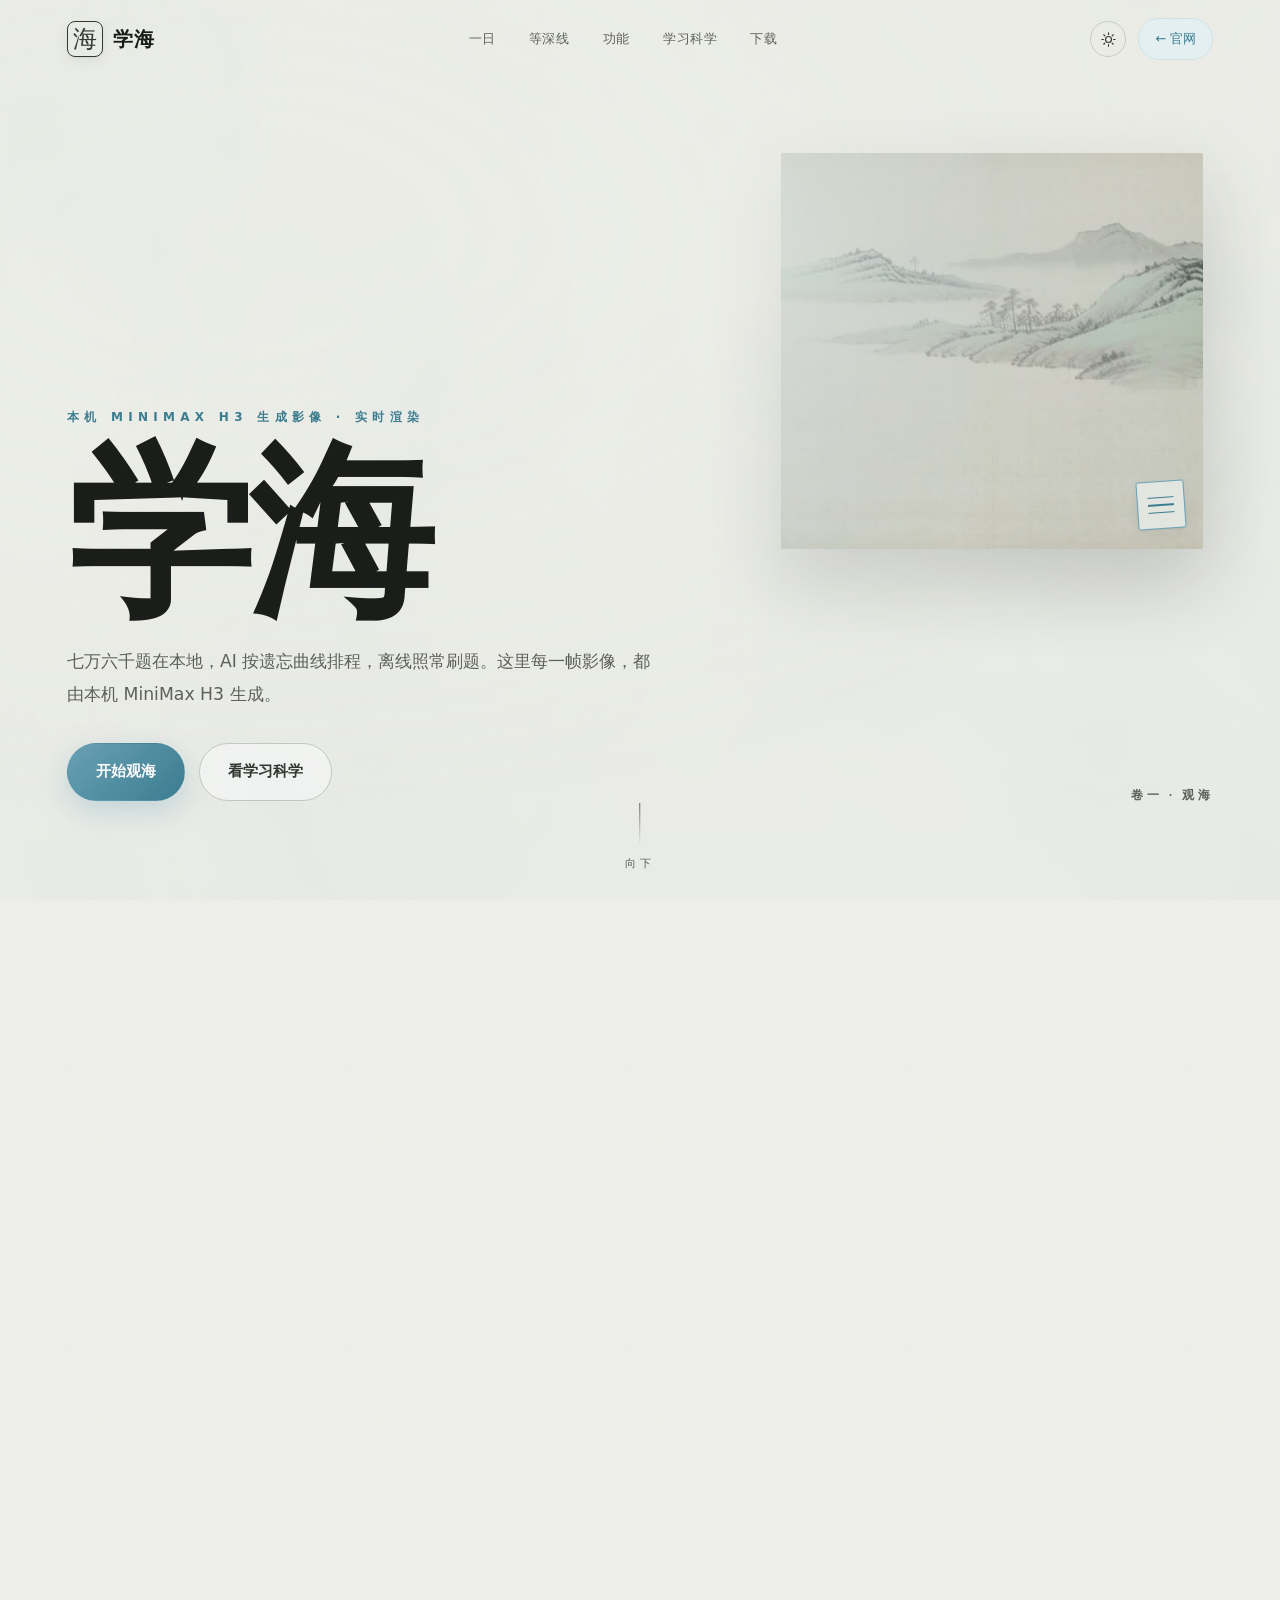
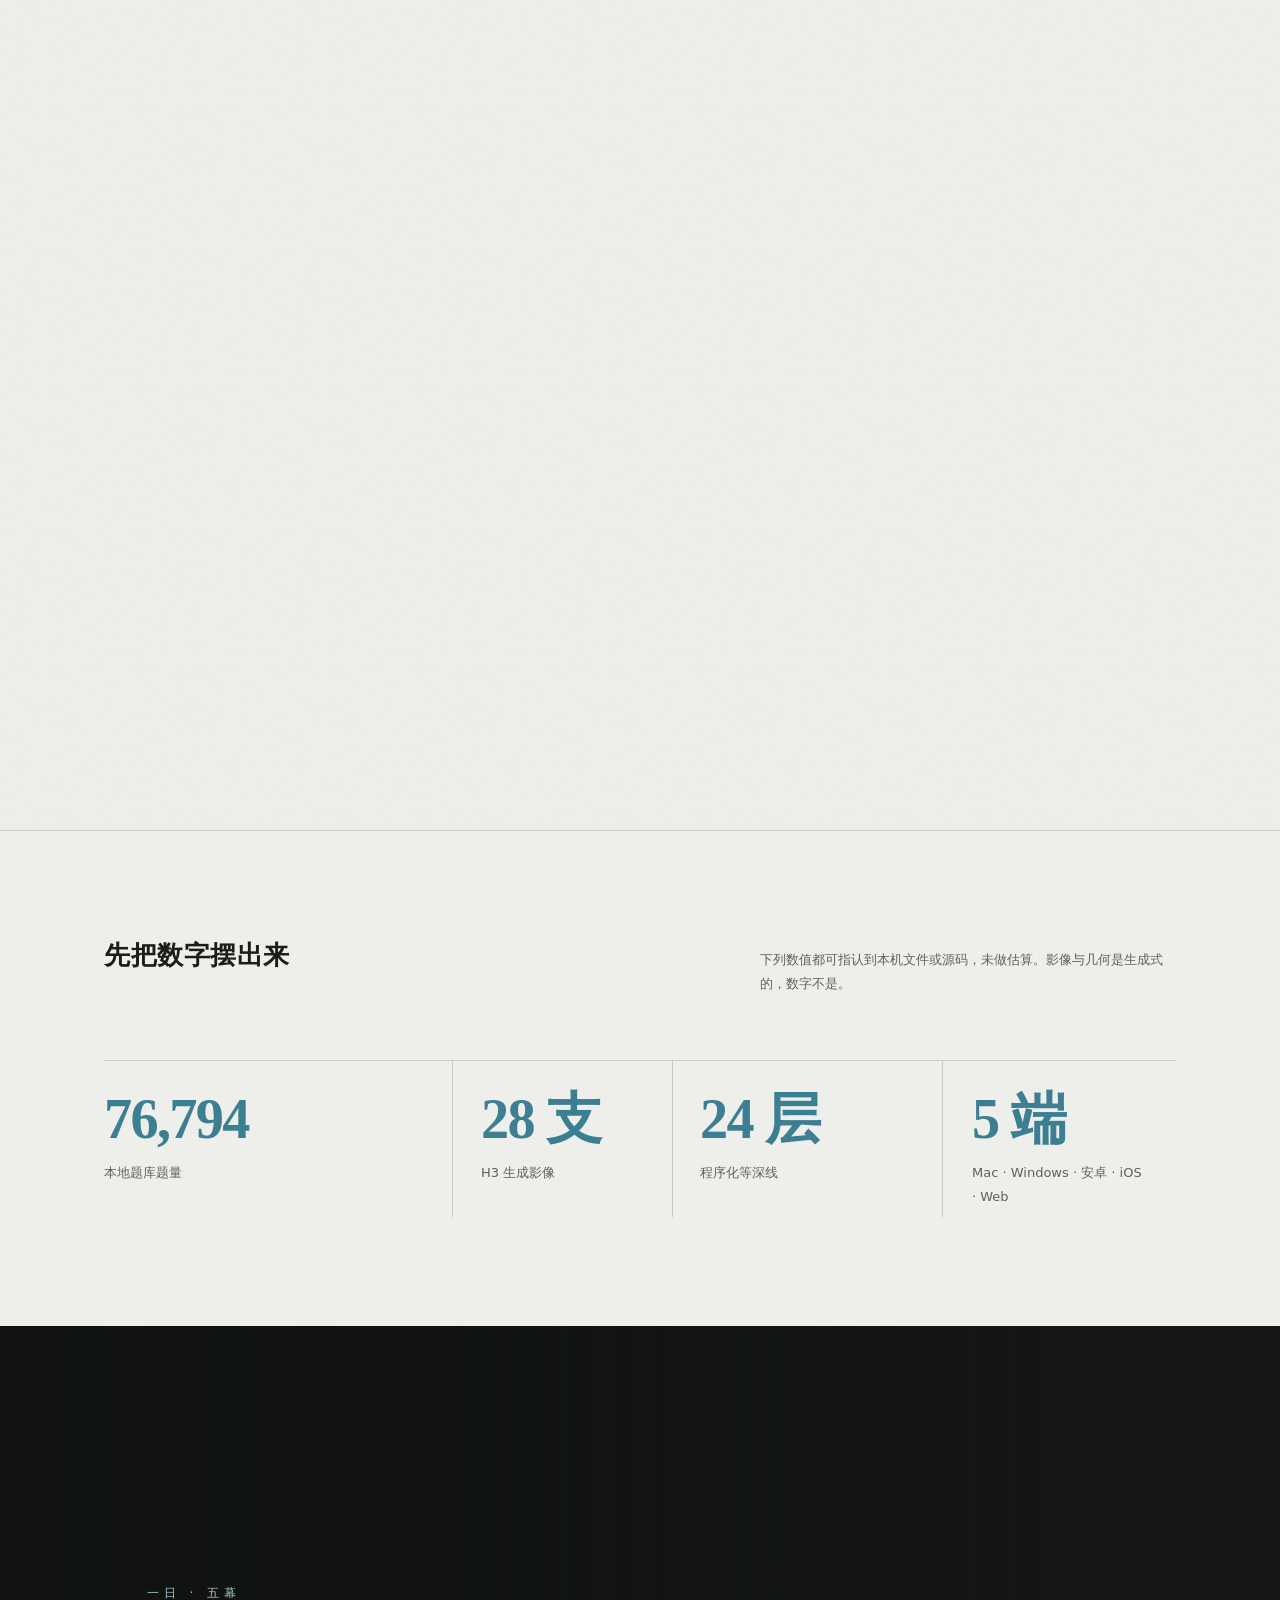
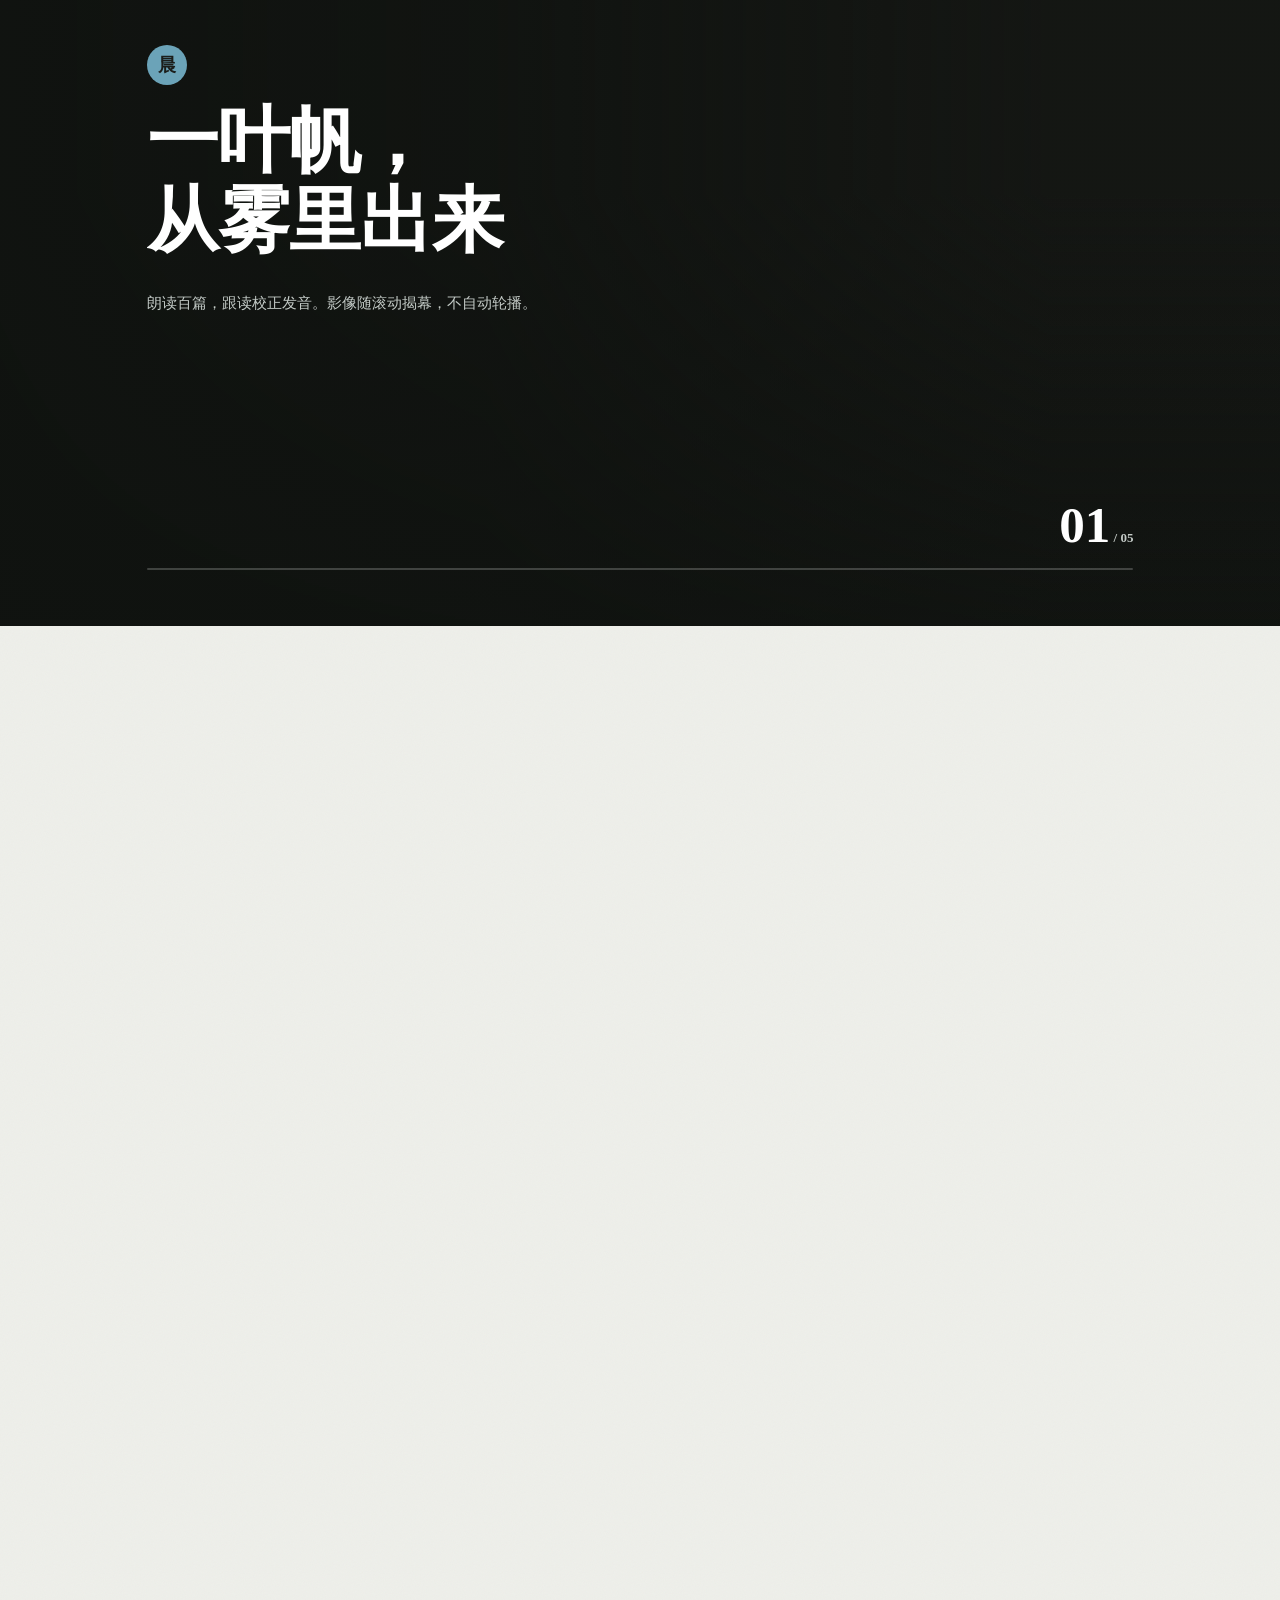
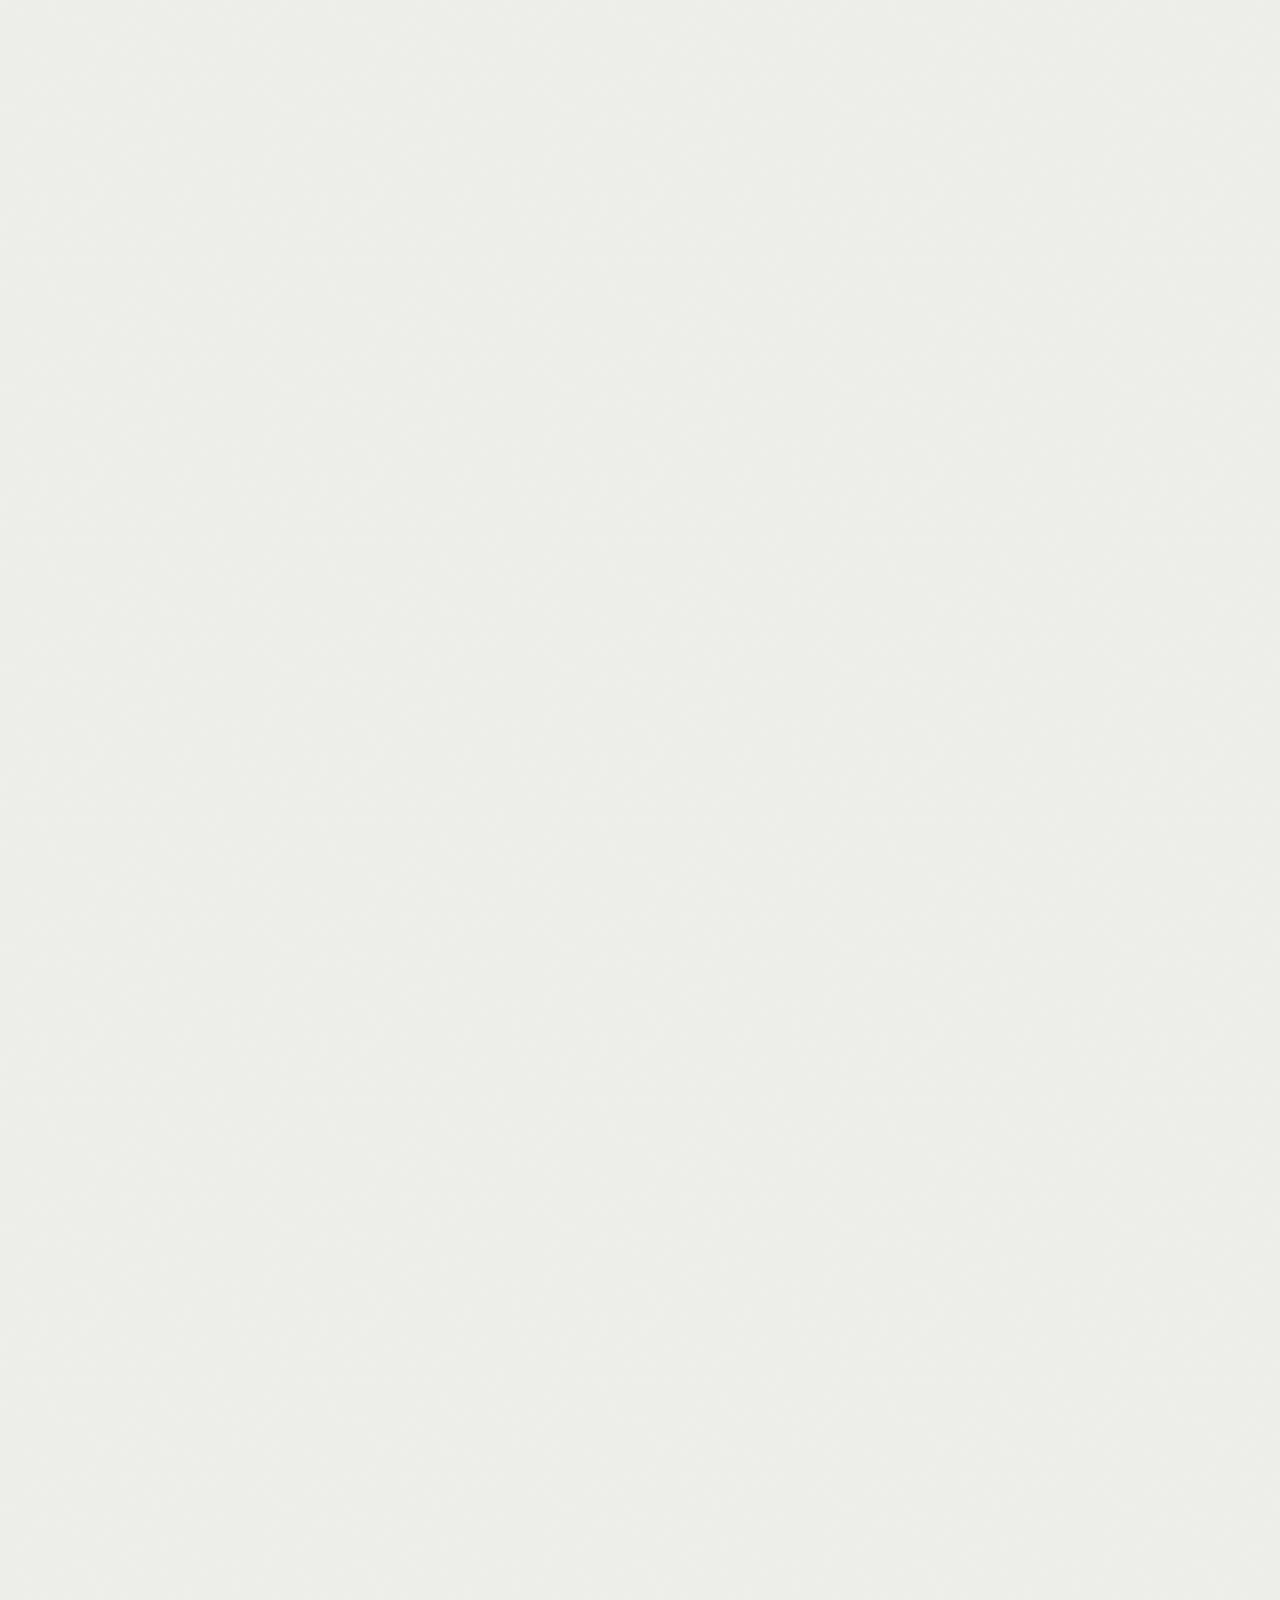
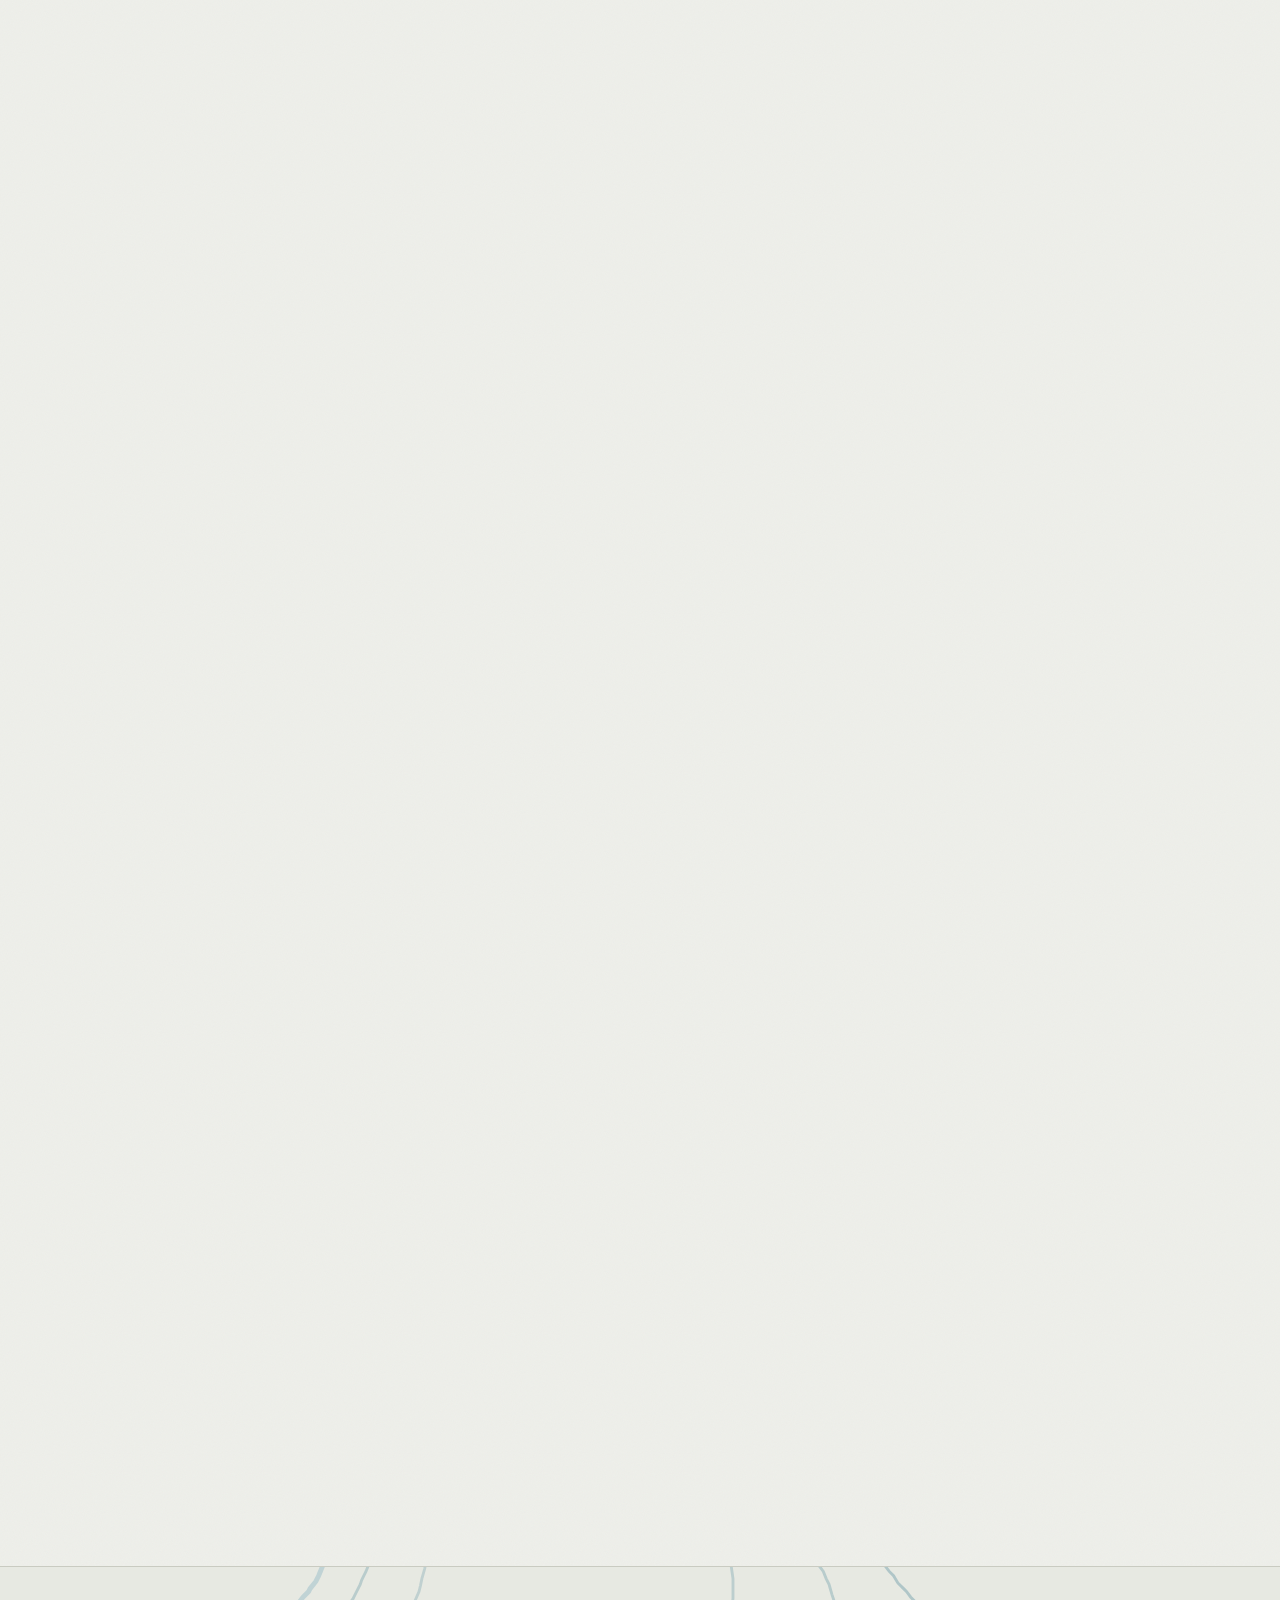
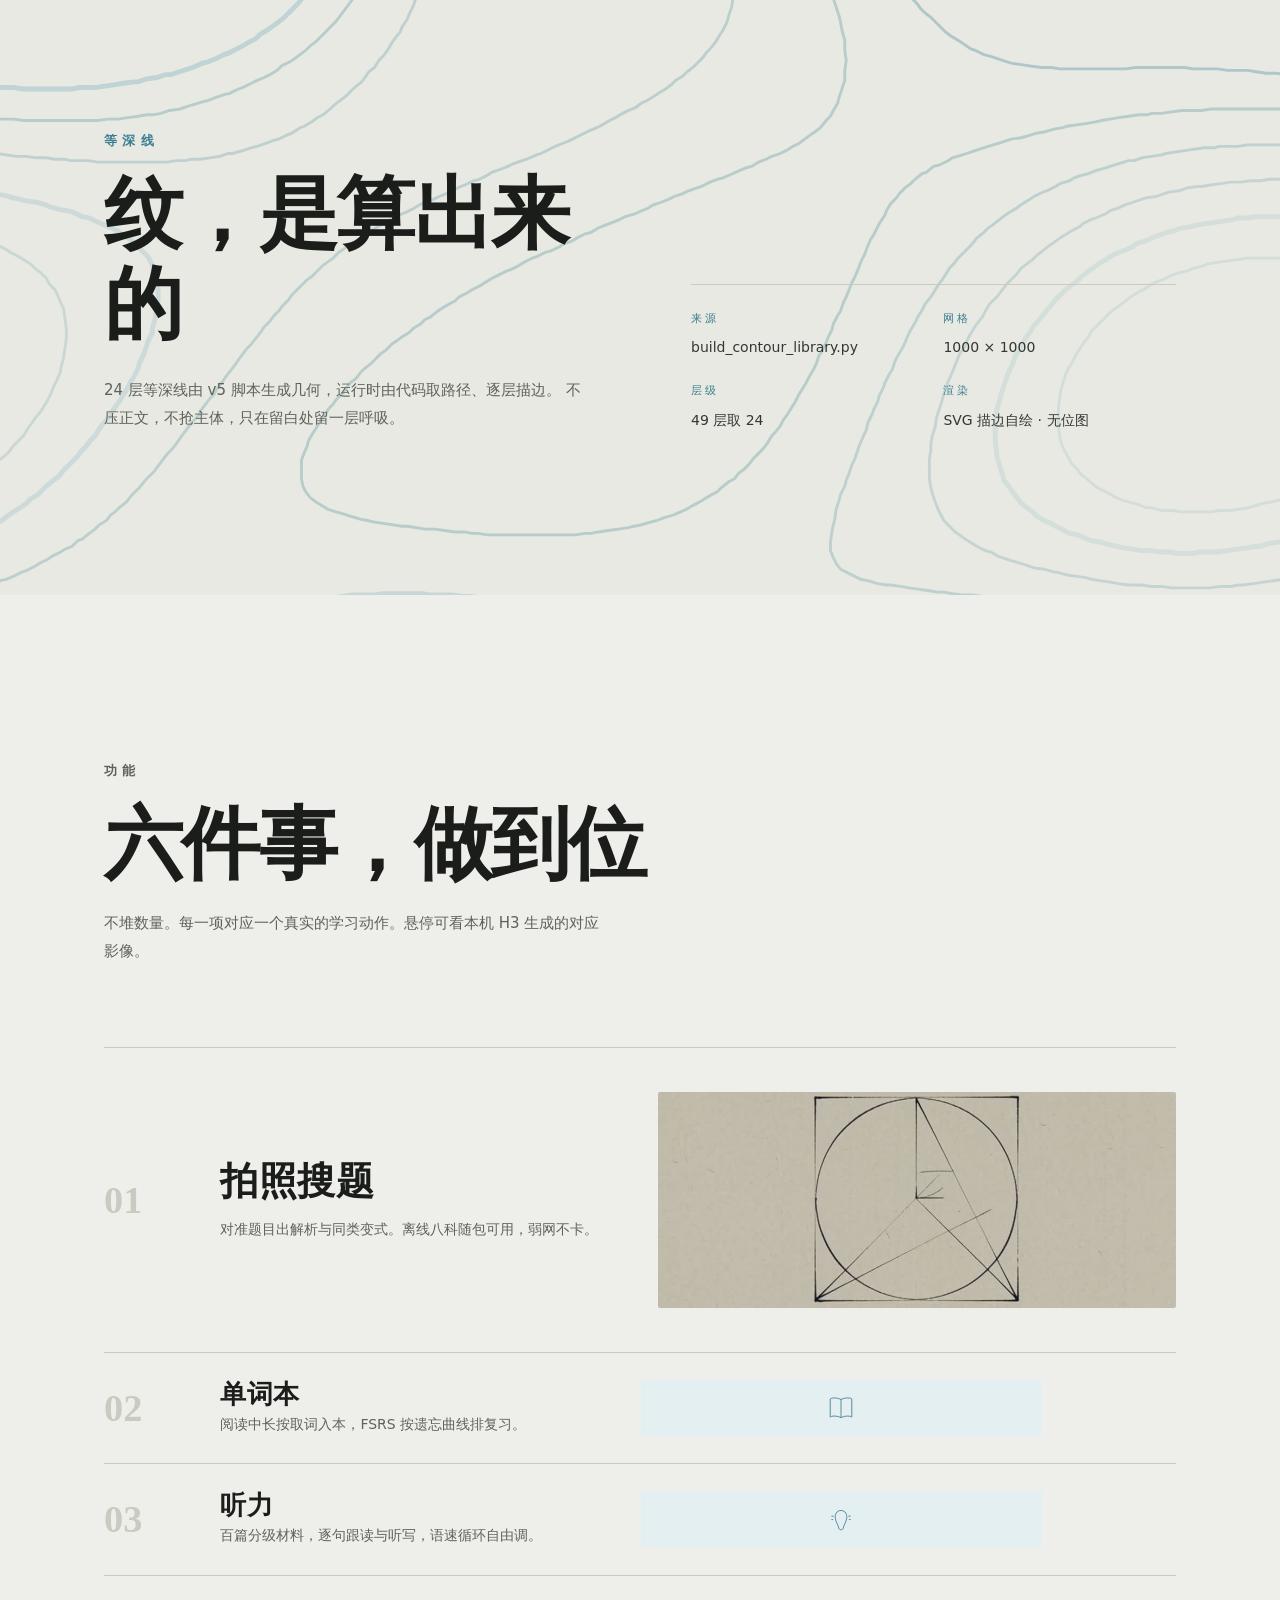
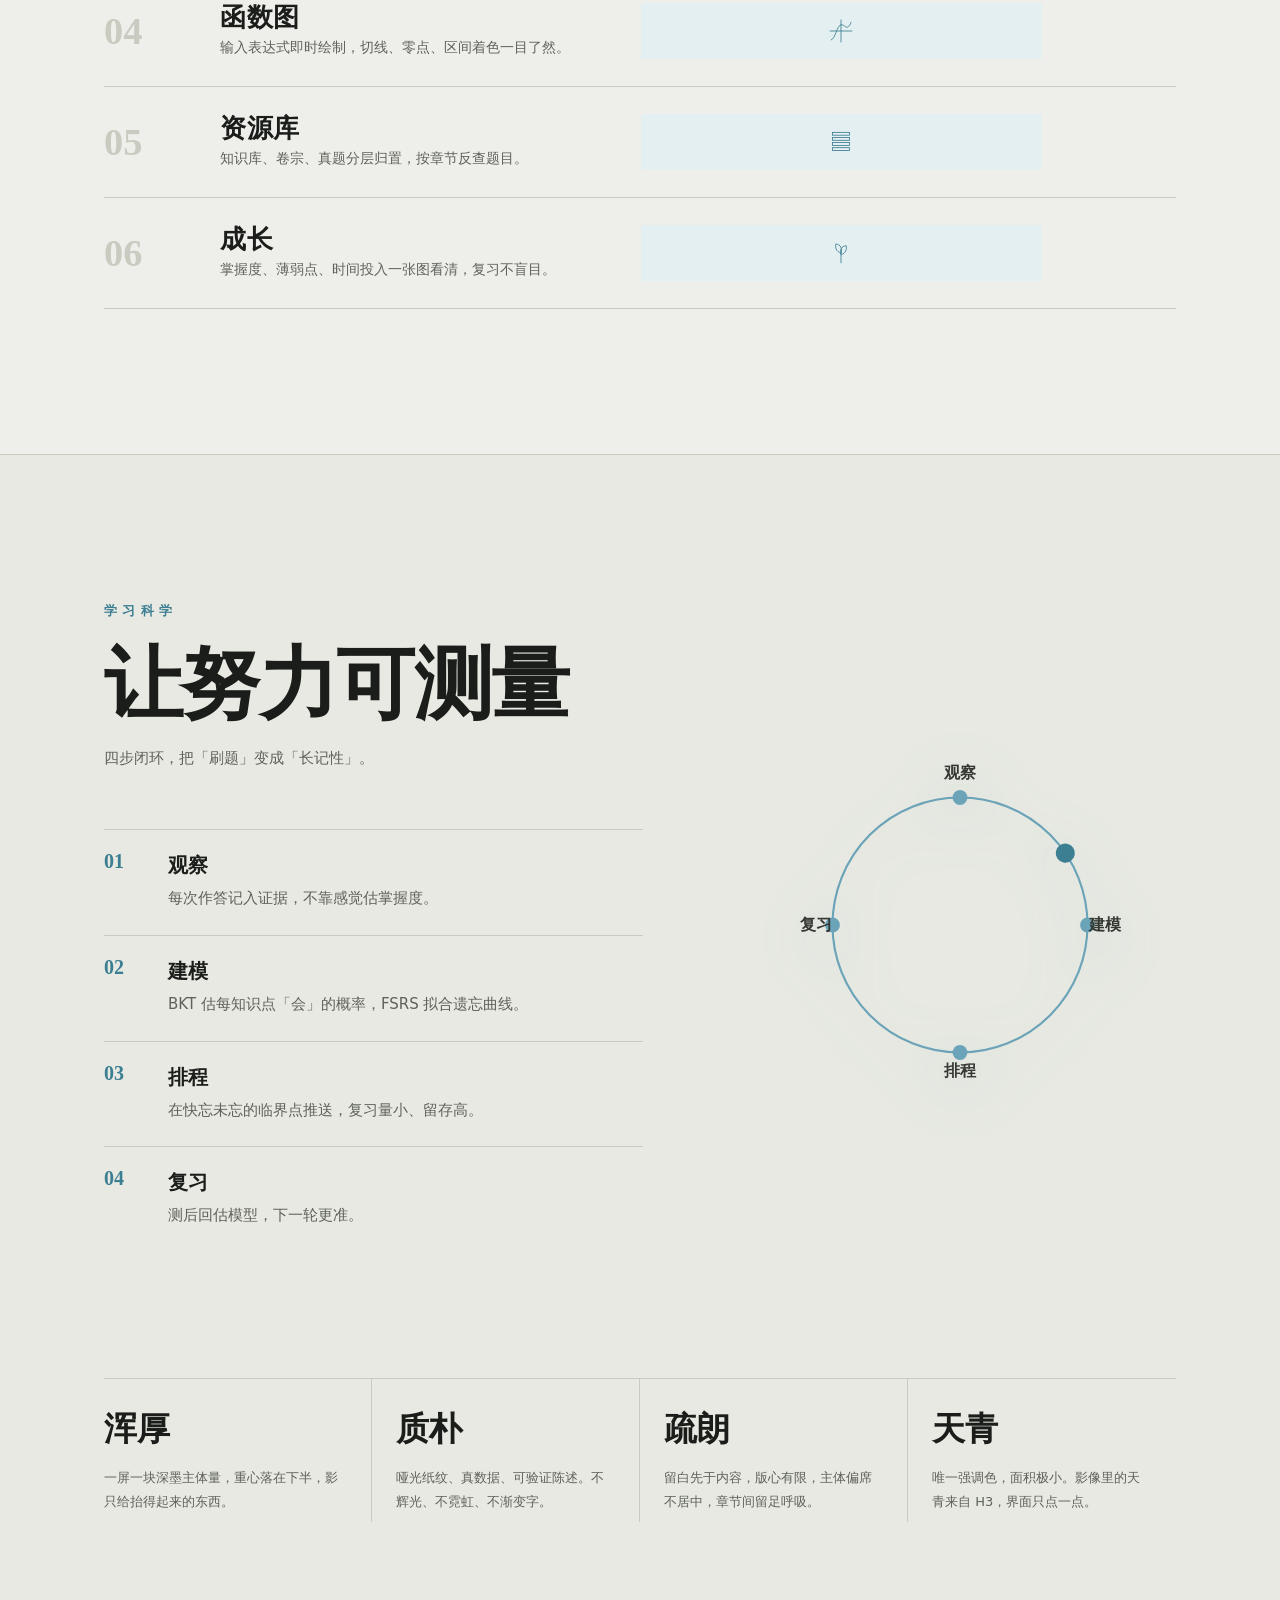
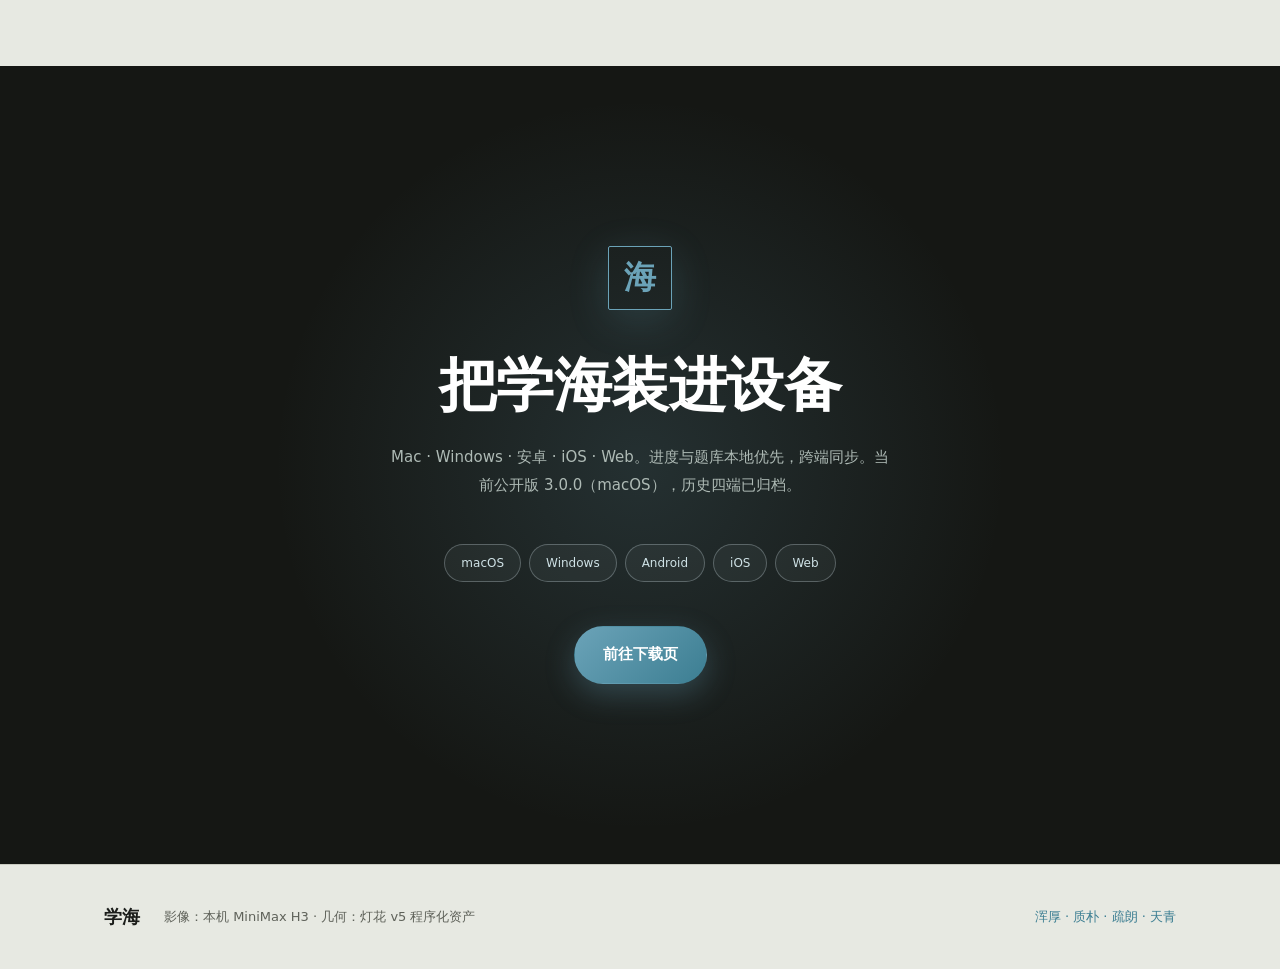
==== commit 7a178644: "学海官网：旗舰版 v2「观海」——前端设计重构 - 序章「一印到满海」主时间轴：270vh sticky 舞台，JS 算具体 CSS 变量（不用 calc 乘法）驱动 33vw 小窗扩到满屏、文字提前" ====
--- a/showcase/index.html
+++ b/showcase/index.html
@@ -3,20 +3,18 @@
 <head>
 <meta charset="UTF-8" />
 <meta name="viewport" content="width=device-width, initial-scale=1" />
-<title>学海 · 影像与设计</title>
-<meta name="description" content="学海前端展示：MiniMax H3 生成影像、WebGL 实时墨潮、程序化等深线、滚动编排。浑厚 · 质朴 · 疏朗 · 天青。" />
+<title>学海 · 观海</title>
+<meta name="description" content="学海：本地题库 76,794 题、AI 自适应排程、离线可用。以本机 MiniMax H3 生成影像与实时渲染呈现。" />
 <meta name="theme-color" content="#EEEFEA" />
 <script>document.documentElement.classList.add('js');</script>
 <link rel="icon" href="../assets/img/appicon-32.png" sizes="32x32" />
 <link rel="stylesheet" href="assets/css/showcase.css" />
+<link rel="stylesheet" href="assets/css/flagship.css" />
 <link rel="preload" as="image" href="assets/h3/web_fuchun.jpg" />
 </head>
-<body>
-
-<!-- ══ 生成式墨潮（WebGL，失败降级 canvas2D） ══ -->
+<body class="flag">
+
 <canvas id="tide-gl" aria-hidden="true"></canvas>
-
-<!-- ══ SVG 滤镜：gooey 墨晕 / 纸纹 ══ -->
 <svg class="svg-defs" aria-hidden="true" width="0" height="0">
   <defs>
     <filter id="gooey">
@@ -25,115 +23,119 @@
         values="1 0 0 0 0  0 1 0 0 0  0 0 1 0 0  0 0 0 22 -9" result="g" />
       <feBlend in="SourceGraphic" in2="g" />
     </filter>
-    <filter id="inkgrain">
-      <feTurbulence type="fractalNoise" baseFrequency="0.72" numOctaves="3" seed="7" result="n" />
-      <feColorMatrix in="n" type="saturate" values="0" />
-    </filter>
   </defs>
 </svg>
-
 <div class="ink-splash" aria-hidden="true"></div>
-
-<!-- ══ 导航 ══ -->
-<header class="nav" id="nav">
+<div class="progress" aria-hidden="true"><i></i></div>
+
+<nav class="chapters" aria-label="章节">
+  <a href="#open">00 序</a><a href="#ledger">01 数</a><a href="#film">02 一日</a>
+  <a href="#contours">03 纹</a><a href="#works">04 六事</a><a href="#method">05 法</a>
+  <a href="#closing">06 收</a>
+</nav>
+
+<header class="nav nav--flag" id="nav">
   <div class="nav__in">
-    <a class="brand" href="#top" aria-label="学海展示首页">
+    <a class="brand" href="#open" aria-label="学海首页">
       <span class="brand__seal" aria-hidden="true">海</span>
       <span class="brand__name">学海</span>
-      <span class="brand__sub">影像与设计</span>
     </a>
     <nav class="nav__links" aria-label="主导航">
-      <a href="#film">一日</a>
-      <a href="#contours">等深线</a>
-      <a href="#features">功能</a>
-      <a href="#science">学习科学</a>
-      <a href="#design">设计</a>
-      <a href="download.html">下载</a>
+      <a href="#film">一日</a><a href="#contours">等深线</a><a href="#works">功能</a>
+      <a href="#method">学习科学</a><a href="download.html">下载</a>
     </nav>
-    <a class="nav__back" href="../index.html">← 官网</a>
+    <div class="nav__tools">
+      <button class="icon-toggle" type="button" data-night aria-label="切换素纸 / 墨海" aria-pressed="false">
+        <svg class="i-sun" viewBox="0 0 24 24" fill="none" stroke="currentColor" stroke-width="1.6" stroke-linecap="round" aria-hidden="true"><circle cx="12" cy="12" r="4.2"/><path d="M12 2.6v2.2M12 19.2v2.2M2.6 12h2.2M19.2 12h2.2M5.3 5.3l1.6 1.6M17.1 17.1l1.6 1.6M18.7 5.3l-1.6 1.6M6.9 17.1l-1.6 1.6"/></svg>
+        <svg class="i-moon" viewBox="0 0 24 24" fill="none" stroke="currentColor" stroke-width="1.6" stroke-linecap="round" stroke-linejoin="round" aria-hidden="true"><path d="M20 14.2A8 8 0 1 1 9.8 4a6.6 6.6 0 0 0 10.2 10.2Z"/></svg>
+      </button>
+      <a class="nav__back" href="../index.html">← 官网</a>
+    </div>
   </div>
 </header>
 
-<main id="top">
-
-  <!-- ══ 英雄 ══ -->
-  <section class="hero">
-    <!-- 气：低对比 H3 影像铺底 -->
-    <video class="hero__haze" data-src="assets/h3/web_fuchun.mp4" poster="assets/h3/web_fuchun.jpg"
-           muted playsinline loop preload="none" aria-hidden="true"></video>
-    <div class="hero__wash" aria-hidden="true"></div>
-
-    <div class="hero__in wrap">
-      <div class="hero__copy">
-        <p class="eyebrow reveal" data-r="up">MiniMax H3 生成影像 · 实时渲染</p>
-        <h1 class="hero__title reveal" data-r="up" data-d="80">学海</h1>
-        <p class="hero__lead reveal" data-r="up" data-d="160">
-          七万六千题在本地，AI 按遗忘曲线排程，离线照常刷题。<br />
-          这里展示的每一帧影像，都由本机 MiniMax H3 生成。
-        </p>
-        <div class="hero__actions reveal" data-r="up" data-d="240">
-          <a class="btn btn--solid" href="#film">看一日</a>
-          <a class="btn btn--ghost" href="#design">看设计纪律</a>
-        </div>
-        <ul class="hero__facts reveal" data-r="up" data-d="320">
-          <li><b>76,794</b> 题本地题库</li>
-          <li><b>28</b> 支 H3 影像</li>
-          <li><b>5</b> 端一致</li>
-        </ul>
-      </div>
-
-      <!-- 主体量：清晰 H3 影像，偏席不居中 -->
-      <figure class="hero__mass reveal" data-r="scale" data-d="120">
-        <video data-src="assets/h3/web_dawnsail.mp4" poster="assets/h3/web_dawnsail.jpg"
-               muted playsinline loop preload="none" aria-label="H3 生成影像：晨潮帆影"></video>
-        <span class="hero__mass-mark" aria-hidden="true">晨潮 · 帆影</span>
-        <figcaption>H3 影像 · 800×448 · 24fps · 首帧 <span class="dot"></span> 本机生成</figcaption>
-      </figure>
-    </div>
-
-    <a class="scroll-cue" href="#film" aria-label="向下滚动"><span></span>向下</a>
-  </section>
-
-  <!-- ══ 数据带 ══ -->
-  <section class="facts" id="facts">
-    <div class="wrap facts__grid">
-      <div class="fact reveal" data-r="up"><div class="fact__n"><span class="count" data-to="76794" data-sep="1">0</span></div><p>本地题库题量</p></div>
-      <div class="fact reveal" data-r="up" data-d="80"><div class="fact__n"><span class="count" data-to="28" data-suffix=" 支">0</span></div><p>H3 生成影像</p></div>
-      <div class="fact reveal" data-r="up" data-d="160"><div class="fact__n"><span class="count" data-to="24" data-suffix=" 层">0</span></div><p>程序化等深线</p></div>
-      <div class="fact reveal" data-r="up" data-d="240"><div class="fact__n"><span class="count" data-to="100" data-suffix="%">0</span></div><p>离线可刷题</p></div>
-    </div>
-  </section>
-
-  <!-- ══ 电影级滚动：一日五幕 ══ -->
-  <section class="film" id="film" aria-label="从晨读到夜思">
+<main>
+
+  <!-- ══ 00 序：一印到满海 ══ -->
+  <section class="open" id="open" data-chapter="open">
+    <div class="open__stage">
+      <div class="open__window">
+        <video data-src="assets/h3/web_fuchun.mp4" poster="assets/h3/web_fuchun.jpg"
+               muted playsinline loop preload="none" aria-label="H3 生成影像：富春山居，青绿设色"></video>
+      </div>
+      <div class="open__grain" aria-hidden="true"></div>
+
+      <div class="open__copy">
+        <p class="open__eyebrow">本机 MINIMAX H3 生成影像 · 实时渲染</p>
+        <h1 class="open__title">学海</h1>
+        <p class="open__lead">七万六千题在本地，AI 按遗忘曲线排程，离线照常刷题。这里每一帧影像，都由本机 MiniMax H3 生成。</p>
+        <div class="open__actions">
+          <a class="btn btn--solid" href="#film" data-magnetic>开始观海</a>
+          <a class="btn btn--ghost" href="#method" data-magnetic>看学习科学</a>
+        </div>
+      </div>
+
+      <div class="open__seal" aria-hidden="true"><i></i><i></i><i></i></div>
+      <p class="open__index">卷一 · 观海</p>
+      <a class="open__scroll" href="#ledger"><i></i>向下</a>
+    </div>
+  </section>
+
+  <!-- ══ 01 数 ══ -->
+  <section class="ledger" id="ledger" data-chapter="ledger">
+    <div class="wrap">
+      <div class="ledger__head reveal" data-r="up">
+        <h2>先把数字摆出来</h2>
+        <p>下列数值都可指认到本机文件或源码，未做估算。影像与几何是生成式的，数字不是。</p>
+      </div>
+      <div class="ledger__grid">
+        <div class="reveal" data-r="up"><div class="ledger__n"><span class="count" data-to="76794" data-sep="1">0</span></div><p class="ledger__l">本地题库题量</p></div>
+        <div class="reveal" data-r="up" data-d="80"><div class="ledger__n"><span class="count" data-to="28" data-suffix=" 支">0</span></div><p class="ledger__l">H3 生成影像</p></div>
+        <div class="reveal" data-r="up" data-d="160"><div class="ledger__n"><span class="count" data-to="24" data-suffix=" 层">0</span></div><p class="ledger__l">程序化等深线</p></div>
+        <div class="reveal" data-r="up" data-d="240"><div class="ledger__n"><span class="count" data-to="5" data-suffix=" 端">0</span></div><p class="ledger__l">Mac · Windows · 安卓 · iOS · Web</p></div>
+      </div>
+    </div>
+  </section>
+
+  <!-- ══ 02 一日五幕 ══ -->
+  <section class="film film--flag" id="film" data-chapter="film" aria-label="从晨读到夜思">
     <div class="film__stage">
       <div class="film__frames" id="filmFrames">
-        <figure class="frame is-active" data-i="0">
-          <video data-src="assets/h3/web_dawnsail.mp4" poster="assets/h3/web_dawnsail.jpg" muted playsinline loop preload="none"></video>
-        </figure>
-        <figure class="frame" data-i="1">
-          <video data-src="assets/h3/web_fuchun.mp4" poster="assets/h3/web_fuchun.jpg" muted playsinline loop preload="none"></video>
-        </figure>
-        <figure class="frame" data-i="2">
-          <video data-src="assets/h3/web_fulltide.mp4" poster="assets/h3/web_fulltide.jpg" muted playsinline loop preload="none"></video>
-        </figure>
-        <figure class="frame" data-i="3">
-          <video data-src="assets/h3/web_dengxia.mp4" poster="assets/h3/web_dengxia.jpg" muted playsinline loop preload="none"></video>
-        </figure>
-        <figure class="frame" data-i="4">
-          <video data-src="assets/h3/web_tianqing.mp4" poster="assets/h3/web_tianqing.jpg" muted playsinline loop preload="none"></video>
-        </figure>
+        <figure class="frame is-active" data-i="0"><video data-src="assets/h3/web_dawnsail.mp4" poster="assets/h3/web_dawnsail.jpg" muted playsinline loop preload="none"></video></figure>
+        <figure class="frame" data-i="1"><video data-src="assets/h3/web_fuchun.mp4" poster="assets/h3/web_fuchun.jpg" muted playsinline loop preload="none"></video></figure>
+        <figure class="frame" data-i="2"><video data-src="assets/h3/web_fulltide.mp4" poster="assets/h3/web_fulltide.jpg" muted playsinline loop preload="none"></video></figure>
+        <figure class="frame" data-i="3"><video data-src="assets/h3/web_dengxia.mp4" poster="assets/h3/web_dengxia.jpg" muted playsinline loop preload="none"></video></figure>
+        <figure class="frame" data-i="4"><video data-src="assets/h3/web_tianqing.mp4" poster="assets/h3/web_tianqing.jpg" muted playsinline loop preload="none"></video></figure>
       </div>
       <div class="film__veil" aria-hidden="true"></div>
-
-      <div class="film__ui wrap">
+      <div class="film__ui wrap" style="padding-left:var(--gutter);padding-right:var(--gutter)">
         <p class="film__kicker">一日 · 五幕</p>
         <div class="film__captions" id="filmCaptions">
-          <article class="cap is-active" data-i="0"><span class="cap__t">晨</span><h2>一叶帆从雾里出来</h2><p>朗读百篇，跟读校正发音。影像随滚动渐次揭幕，不自动轮播。</p></article>
-          <article class="cap" data-i="1"><span class="cap__t">课</span><h2>青绿设色，一层层推远</h2><p>拍照搜题出同类变式；等深线把知识点分出层次。</p></article>
-          <article class="cap" data-i="2"><span class="cap__t">练</span><h2>一浪卷成</h2><p>76,794 题按学科分层，离线随包，弱网不卡。</p></article>
-          <article class="cap" data-i="3"><span class="cap__t">夜</span><h2>砚、笔与脚下星河</h2><p>复盘掌握度，明日排程由模型给出，不靠感觉。</p></article>
-          <article class="cap" data-i="4"><span class="cap__t">成</span><h2>雨过天青</h2><p>把每一次练习，都变成可测量的进步。</p></article>
+          <article class="cap is-active" data-i="0">
+            <span class="cap__t">晨</span>
+            <h2><span class="cap__line" style="--d:0s"><span>一叶帆，</span></span><span class="cap__line" style="--d:.09s"><span>从雾里出来</span></span></h2>
+            <p><span class="cap__line" style="--d:.18s"><span>朗读百篇，跟读校正发音。影像随滚动揭幕，不自动轮播。</span></span></p>
+          </article>
+          <article class="cap" data-i="1">
+            <span class="cap__t">课</span>
+            <h2><span class="cap__line" style="--d:0s"><span>青绿设色，</span></span><span class="cap__line" style="--d:.09s"><span>一层层推远</span></span></h2>
+            <p><span class="cap__line" style="--d:.18s"><span>拍照搜题出同类变式；等深线把知识点分出层次。</span></span></p>
+          </article>
+          <article class="cap" data-i="2">
+            <span class="cap__t">练</span>
+            <h2><span class="cap__line" style="--d:0s"><span>一浪卷成</span></span></h2>
+            <p><span class="cap__line" style="--d:.09s"><span>76,794 题按学科分层，离线随包，弱网不卡。</span></span></p>
+          </article>
+          <article class="cap" data-i="3">
+            <span class="cap__t">夜</span>
+            <h2><span class="cap__line" style="--d:0s"><span>砚、笔，</span></span><span class="cap__line" style="--d:.09s"><span>与脚下星河</span></span></h2>
+            <p><span class="cap__line" style="--d:.18s"><span>复盘掌握度，明日排程由模型给出，不靠感觉。</span></span></p>
+          </article>
+          <article class="cap" data-i="4">
+            <span class="cap__t">成</span>
+            <h2><span class="cap__line" style="--d:0s"><span>雨过天青</span></span></h2>
+            <p><span class="cap__line" style="--d:.09s"><span>把每一次练习，都变成可测量的进步。</span></span></p>
+          </article>
         </div>
         <div class="film__rail" aria-hidden="true"><i id="filmBar"></i></div>
         <div class="film__count"><b id="filmNow">01</b> / 05</div>
@@ -141,175 +143,133 @@
     </div>
   </section>
 
-  <!-- ══ 程序化等深线 ══ -->
-  <section class="section contours" id="contours">
-    <div class="wrap contours__grid">
-      <div class="contours__copy">
-        <p class="section__kicker reveal" data-r="up">等深线</p>
-        <h2 class="section__title reveal" data-r="up" data-d="60">纹，是算出来的</h2>
-        <p class="section__sub reveal" data-r="up" data-d="120">
-          24 层等深线由 v5 脚本生成几何，运行时由代码取路径、逐层描边。
-          不压正文，不抢主体，只在留白处留一层呼吸。
-        </p>
-        <dl class="contours__meta reveal" data-r="up" data-d="180">
+  <!-- ══ 03 纹 ══ -->
+  <section class="contour-act" id="contours" data-chapter="contours">
+    <div class="contour-act__bg" aria-hidden="true"></div>
+    <div class="wrap">
+      <div class="contour-act__grid">
+        <div>
+          <p class="section__kicker reveal" data-r="up">等深线</p>
+          <h2 class="contour-act__title reveal" data-r="up" data-d="60">纹，是算出来的</h2>
+          <p class="contour-act__body reveal" data-r="up" data-d="120">
+            24 层等深线由 v5 脚本生成几何，运行时由代码取路径、逐层描边。
+            不压正文，不抢主体，只在留白处留一层呼吸。
+          </p>
+        </div>
+        <dl class="contour-act__meta reveal" data-r="up" data-d="180">
           <div><dt>来源</dt><dd>build_contour_library.py</dd></div>
           <div><dt>网格</dt><dd>1000 × 1000</dd></div>
           <div><dt>层级</dt><dd>49 层取 24</dd></div>
           <div><dt>渲染</dt><dd>SVG 描边自绘 · 无位图</dd></div>
         </dl>
       </div>
-      <div class="contours__art reveal" data-r="scale" id="contourArt" aria-label="程序化生成的等深线"></div>
-    </div>
-  </section>
-
-  <!-- ══ 功能 ══ -->
-  <section class="section features" id="features">
-    <div class="wrap">
-      <header class="section__head reveal" data-r="up">
+    </div>
+  </section>
+
+  <!-- ══ 04 六事 ══ -->
+  <section class="works" id="works" data-chapter="works">
+    <div class="wrap">
+      <header class="works__head reveal" data-r="up">
         <p class="section__kicker">功能</p>
-        <h2 class="section__title">六件事，做到位</h2>
-        <p class="section__sub">不堆数量。每一项对应一个真实的学习动作。</p>
+        <h2>六件事，做到位</h2>
+        <p>不堆数量。每一项对应一个真实的学习动作。悬停可看本机 H3 生成的对应影像。</p>
       </header>
-      <div class="cards">
-        <article class="card reveal" data-r="up" data-bg="web_jiuzhang">
-          <div class="card__art"><svg viewBox="0 0 120 120" class="ico">
-            <rect x="22" y="34" width="76" height="56" rx="2" fill="none" stroke="currentColor" stroke-width="2.2"/>
-            <path d="M44 34 l6 -10 h20 l6 10" fill="none" stroke="currentColor" stroke-width="2.2"/>
-            <circle cx="60" cy="62" r="16" fill="none" stroke="currentColor" stroke-width="2.2"/>
-            <path class="ico__draw" d="M44 62 h32" stroke="var(--accent)" stroke-width="2.2"/>
-          </svg></div>
-          <h3>拍照搜题</h3><p>对准题目出解析与同类变式。离线八科随包可用。</p>
-        </article>
-        <article class="card reveal" data-r="up" data-d="70" data-bg="web_xinghe">
-          <div class="card__art"><svg viewBox="0 0 120 120" class="ico">
-            <path d="M60 30 C44 22 26 24 22 28 L22 92 C26 88 44 86 60 94 C76 86 94 88 98 92 L98 28 C94 24 76 22 60 30 Z" fill="none" stroke="currentColor" stroke-width="2.2"/>
-            <path class="ico__draw" d="M60 30 L60 94" stroke="var(--accent)" stroke-width="2.2"/>
-            <path d="M74 40 l0 26 l8 -6 l8 6 l0 -26 Z" fill="var(--accent)"/>
-          </svg></div>
-          <h3>单词本</h3><p>阅读中长按取词入本，FSRS 按遗忘曲线排复习。</p>
-        </article>
-        <article class="card reveal" data-r="up" data-d="140" data-bg="web_tingyu">
-          <div class="card__art"><svg viewBox="0 0 120 120" class="ico">
-            <path d="M60 30 C44 30 38 44 40 58 C42 72 50 80 52 92 C53 100 67 100 68 92 C70 80 78 72 80 58 C82 44 76 30 60 30 Z" fill="none" stroke="currentColor" stroke-width="2.2"/>
-            <g class="ico__bars" stroke="var(--accent)" stroke-width="2.4" stroke-linecap="round">
-              <line x1="40" y1="58" x2="32" y2="58"/><line x1="80" y1="58" x2="88" y2="58"/>
-              <line x1="34" y1="50" x2="27" y2="50"/><line x1="86" y1="50" x2="93" y2="50"/>
-              <line x1="34" y1="66" x2="27" y2="66"/><line x1="86" y1="66" x2="93" y2="66"/>
+
+      <div class="works__list">
+        <article class="work is-primary reveal" data-r="up" data-bg="web_jiuzhang">
+          <span class="work__no">01</span>
+          <div><h3 class="work__name">拍照搜题</h3><p class="work__desc">对准题目出解析与同类变式。离线八科随包可用，弱网不卡。</p></div>
+          <div class="work__art"><img alt="H3 影像：九章 · 勾股" loading="lazy" />
+            <span class="work__ico" aria-hidden="true"><svg viewBox="0 0 120 120" fill="none" stroke="currentColor" stroke-width="3"><rect x="22" y="34" width="76" height="56"/><path d="M44 34l6-10h20l6 10"/><circle cx="60" cy="62" r="16"/><path d="M44 62h32"/></svg></span></div>
+        </article>
+        <article class="work reveal" data-r="up" data-bg="web_xinghe">
+          <span class="work__no">02</span>
+          <div><h3 class="work__name">单词本</h3><p class="work__desc">阅读中长按取词入本，FSRS 按遗忘曲线排复习。</p></div>
+          <div class="work__art"><img alt="H3 影像：星河翰墨" loading="lazy" />
+            <span class="work__ico" aria-hidden="true"><svg viewBox="0 0 120 120" fill="none" stroke="currentColor" stroke-width="3"><path d="M60 30C44 22 26 24 22 28v64c4-4 22-6 38 2 16-8 34-6 38-2V28c-4-4-22-6-38 2Z"/><path d="M60 30v64"/></svg></span></div>
+        </article>
+        <article class="work reveal" data-r="up" data-bg="web_tingyu">
+          <span class="work__no">03</span>
+          <div><h3 class="work__name">听力</h3><p class="work__desc">百篇分级材料，逐句跟读与听写，语速循环自由调。</p></div>
+          <div class="work__art"><img alt="H3 影像：听雨" loading="lazy" />
+            <span class="work__ico" aria-hidden="true"><svg viewBox="0 0 120 120" fill="none" stroke="currentColor" stroke-width="3"><path d="M60 30c-16 0-22 14-20 28 2 14 10 22 12 34 1 8 15 8 16 0 2-12 10-20 12-34 2-14-4-28-20-28Z"/><path d="M34 50h-8M86 50h8M32 62h-6M88 62h6"/></svg></span></div>
+        </article>
+        <article class="work reveal" data-r="up" data-bg="web_kongshan">
+          <span class="work__no">04</span>
+          <div><h3 class="work__name">函数图</h3><p class="work__desc">输入表达式即时绘制，切线、零点、区间着色一目了然。</p></div>
+          <div class="work__art"><img alt="H3 影像：空山" loading="lazy" />
+            <span class="work__ico" aria-hidden="true"><svg viewBox="0 0 120 120" fill="none" stroke="currentColor" stroke-width="3"><path d="M20 60h80M60 20v80"/><path d="M24 92c16-4 22-52 36-54s22 26 36-10"/></svg></span></div>
+        </article>
+        <article class="work reveal" data-r="up" data-bg="web_xinghe">
+          <span class="work__no">05</span>
+          <div><h3 class="work__name">资源库</h3><p class="work__desc">知识库、卷宗、真题分层归置，按章节反查题目。</p></div>
+          <div class="work__art"><img alt="H3 影像：星河翰墨" loading="lazy" />
+            <span class="work__ico" aria-hidden="true"><svg viewBox="0 0 120 120" fill="none" stroke="currentColor" stroke-width="3"><rect x="30" y="26" width="60" height="10"/><rect x="30" y="44" width="60" height="10"/><rect x="30" y="62" width="60" height="10"/><rect x="30" y="80" width="60" height="10"/></svg></span></div>
+        </article>
+        <article class="work reveal" data-r="up" data-bg="web_whale">
+          <span class="work__no">06</span>
+          <div><h3 class="work__name">成长</h3><p class="work__desc">掌握度、薄弱点、时间投入一张图看清，复习不盲目。</p></div>
+          <div class="work__art"><img alt="H3 影像：鲸跃" loading="lazy" />
+            <span class="work__ico" aria-hidden="true"><svg viewBox="0 0 120 120" fill="none" stroke="currentColor" stroke-width="3"><path d="M60 96V56"/><path d="M60 60C44 56 38 40 42 28c16 2 24 16 18 32ZM60 66c16-4 22-20 18-32-16 2-24 16-18 32Z"/></svg></span></div>
+        </article>
+      </div>
+    </div>
+  </section>
+
+  <!-- ══ 05 法 ══ -->
+  <section class="method" id="method" data-chapter="method">
+    <div class="wrap">
+      <div class="method__grid">
+        <div>
+          <p class="section__kicker reveal" data-r="up">学习科学</p>
+          <h2 class="section__title reveal" data-r="up" data-d="60">让努力可测量</h2>
+          <p class="section__sub reveal" data-r="up" data-d="120">四步闭环，把「刷题」变成「长记性」。</p>
+          <ol class="method__steps">
+            <li class="reveal" data-r="up"><b>观察</b>每次作答记入证据，不靠感觉估掌握度。</li>
+            <li class="reveal" data-r="up" data-d="60"><b>建模</b>BKT 估每知识点「会」的概率，FSRS 拟合遗忘曲线。</li>
+            <li class="reveal" data-r="up" data-d="120"><b>排程</b>在快忘未忘的临界点推送，复习量小、留存高。</li>
+            <li class="reveal" data-r="up" data-d="180"><b>复习</b>测后回估模型，下一轮更准。</li>
+          </ol>
+        </div>
+        <div class="science__viz reveal" data-r="scale">
+          <svg viewBox="0 0 320 320" class="loop" role="img" aria-label="学习科学四步闭环">
+            <circle cx="160" cy="160" r="120" fill="none" stroke="var(--line)" stroke-width="1.2"/>
+            <circle cx="160" cy="160" r="120" fill="none" stroke="var(--accent)" stroke-width="2"
+                    stroke-dasharray="754" stroke-dashoffset="754" class="loop__ring"/>
+            <path id="loopPath" d="M160 40 a120 120 0 1 1 -0.1 0" fill="none"/>
+            <g class="loop__nodes" font-size="15" fill="var(--ink)" text-anchor="middle">
+              <circle cx="160" cy="40" r="7" fill="var(--accent)"/><text x="160" y="22">观察</text>
+              <circle cx="280" cy="160" r="7" fill="var(--accent)"/><text x="296" y="165">建模</text>
+              <circle cx="160" cy="280" r="7" fill="var(--accent)"/><text x="160" y="302">排程</text>
+              <circle cx="40" cy="160" r="7" fill="var(--accent)"/><text x="24" y="165">复习</text>
             </g>
-          </svg></div>
-          <h3>听力</h3><p>百篇分级材料，逐句跟读与听写，语速循环自由调。</p>
-        </article>
-        <article class="card reveal" data-r="up" data-d="210" data-bg="web_jiuzhang">
-          <div class="card__art"><svg viewBox="0 0 120 120" class="ico">
-            <line x1="20" y1="60" x2="100" y2="60" stroke="currentColor" stroke-width="2.2"/>
-            <line x1="60" y1="20" x2="60" y2="100" stroke="currentColor" stroke-width="2.2"/>
-            <path class="ico__draw" d="M24 92 C40 88 46 40 60 38 C74 36 82 64 96 28" fill="none" stroke="var(--accent)" stroke-width="2.6" stroke-linecap="round"/>
-          </svg></div>
-          <h3>函数图</h3><p>输入表达式即时绘制，切线、零点、区间着色一目了然。</p>
-        </article>
-        <article class="card reveal" data-r="up" data-d="280" data-bg="web_kongshan">
-          <div class="card__art"><svg viewBox="0 0 120 120" class="ico">
-            <rect x="30" y="26" width="60" height="10" rx="1" fill="none" stroke="currentColor" stroke-width="2.2"/>
-            <rect x="30" y="44" width="60" height="10" rx="1" fill="none" stroke="currentColor" stroke-width="2.2"/>
-            <rect x="30" y="62" width="60" height="10" rx="1" fill="none" stroke="currentColor" stroke-width="2.2"/>
-            <rect class="ico__shelf" x="30" y="80" width="60" height="10" rx="1" fill="var(--accent)"/>
-          </svg></div>
-          <h3>资源库</h3><p>知识库、卷宗、真题分层归置，按章节反查题目。</p>
-        </article>
-        <article class="card reveal" data-r="up" data-d="350" data-bg="web_whale">
-          <div class="card__art"><svg viewBox="0 0 120 120" class="ico">
-            <path d="M60 96 L60 56" stroke="currentColor" stroke-width="2.2" stroke-linecap="round"/>
-            <path class="ico__draw" d="M60 60 C44 56 38 40 42 28 C58 30 66 44 60 60 Z" fill="none" stroke="var(--accent)" stroke-width="2.2"/>
-            <path class="ico__draw" d="M60 66 C76 62 82 46 78 34 C62 36 54 50 60 66 Z" fill="none" stroke="currentColor" stroke-width="2.2"/>
-            <path d="M40 96 q20 -8 40 0" fill="none" stroke="currentColor" stroke-width="2.2"/>
-          </svg></div>
-          <h3>成长</h3><p>掌握度、薄弱点、时间投入一张图看清，复习不盲目。</p>
-        </article>
-      </div>
-    </div>
-  </section>
-
-  <!-- ══ 学习科学 ══ -->
-  <section class="section science" id="science">
-    <div class="wrap science__grid">
-      <div>
-        <header class="section__head reveal" data-r="up">
-          <p class="section__kicker">学习科学</p>
-          <h2 class="section__title">让努力可测量</h2>
-          <p class="section__sub">四步闭环，把「刷题」变成「长记性」。</p>
-        </header>
-        <ol class="steps">
-          <li class="reveal" data-r="up"><b>观察</b> 每次作答记入证据，不靠感觉估掌握度。</li>
-          <li class="reveal" data-r="up" data-d="70"><b>建模</b> BKT 估每知识点「会」的概率，FSRS 拟合遗忘曲线。</li>
-          <li class="reveal" data-r="up" data-d="140"><b>排程</b> 在快忘未忘的临界点推送，复习量小、留存高。</li>
-          <li class="reveal" data-r="up" data-d="210"><b>复习</b> 测后回估模型，下一轮更准。</li>
-        </ol>
-      </div>
-      <div class="science__viz reveal" data-r="scale">
-        <svg viewBox="0 0 320 320" class="loop" role="img" aria-label="学习科学四步闭环">
-          <circle cx="160" cy="160" r="120" fill="none" stroke="#C9CBC1" stroke-width="1.2"/>
-          <circle cx="160" cy="160" r="120" fill="none" stroke="#6BA3B8" stroke-width="2"
-                  stroke-dasharray="754" stroke-dashoffset="754" class="loop__ring"/>
-          <path id="loopPath" d="M160 40 a120 120 0 1 1 -0.1 0" fill="none"/>
-          <g class="loop__nodes" font-size="15" fill="#343833" text-anchor="middle">
-            <circle cx="160" cy="40" r="7" fill="#6BA3B8"/><text x="160" y="22">观察</text>
-            <circle cx="280" cy="160" r="7" fill="#6BA3B8"/><text x="296" y="165">建模</text>
-            <circle cx="160" cy="280" r="7" fill="#6BA3B8"/><text x="160" y="302">排程</text>
-            <circle cx="40" cy="160" r="7" fill="#6BA3B8"/><text x="24" y="165">复习</text>
-          </g>
-          <circle class="loop__dot" r="9" fill="#3C7E92">
-            <animateMotion dur="7s" repeatCount="indefinite" rotate="auto"><mpath href="#loopPath"/></animateMotion>
-          </circle>
-        </svg>
-      </div>
-    </div>
-  </section>
-
-  <!-- ══ 设计纪律 ══ -->
-  <section class="section design" id="design">
-    <div class="wrap">
-      <header class="section__head reveal" data-r="up">
-        <p class="section__kicker">设计</p>
-        <h2 class="section__title">只守四条</h2>
-        <p class="section__sub">浑厚 · 质朴 · 疏朗 · 天青。其余细则一律放开。</p>
-      </header>
-
-      <div class="tenets reveal" data-r="up">
-        <div class="tenet"><span>浑厚</span><p>一屏一块深墨主体量，层叠影给厚度，重心落在下半。</p></div>
-        <div class="tenet"><span>质朴</span><p>哑光纸纹、真数据、可验证陈述。不辉光、不霓虹、不渐变字。</p></div>
-        <div class="tenet"><span>疏朗</span><p>首屏留白过半，版心 1120，主体偏席不居中，章节间 168。</p></div>
-        <div class="tenet"><span>天青</span><p>唯一强调色，面积克制。影像里的天青来自 H3，界面只点一点。</p></div>
-      </div>
-
-      <div class="palette reveal" data-r="up" data-d="70">
-        <div class="sw" style="--c:#EEEFEA"><i></i>粉墙 #EEEFEA</div>
-        <div class="sw" style="--c:#C9CBC1"><i></i>青砖浅 #C9CBC1</div>
-        <div class="sw" style="--c:#5F625A"><i></i>石灰 #5F625A</div>
-        <div class="sw" style="--c:#1B1D1A"><i></i>松烟 #1B1D1A</div>
-        <div class="sw sw--a" style="--c:#6BA3B8"><i></i>天青 #6BA3B8</div>
-      </div>
-
-      <div class="stack reveal" data-r="up" data-d="140">
-        <p class="stack__k">本页用到的技术（逐项可指认）</p>
-        <ul>
-          <li><b>H3 影像</b> 本机 MiniMax H3 生成，28 支取 15，静音循环，首帧占位，进入视口才播。</li>
-          <li><b>WebGL 墨潮</b> 片元着色器 fbm 噪声 + 域扭曲，实时生成低对比的「气」；无 WebGL 降级 canvas2D。</li>
-          <li><b>程序化等深线</b> v5 脚本产几何，运行时取路径逐层描边，非位图、非手绘。</li>
-          <li><b>滚动编排</b> 原生 scroll progress + rAF 驱动五幕揭幕，钉住舞台，无第三方库、无自动轮播。</li>
-          <li><b>SVG 滤镜</b> feGaussianBlur + feColorMatrix 做 gooey 墨晕，feTurbulence 做纸纹。</li>
-          <li><b>降级</b> prefers-reduced-motion 全停、无 JS 内容仍可读、断网可用、零外链。</li>
-        </ul>
-      </div>
-    </div>
-  </section>
-
-  <!-- ══ CTA ══ -->
-  <section class="cta" id="download">
-    <div class="wrap cta__in reveal" data-r="scale">
-      <h2>把学海装进设备</h2>
-      <p>Mac · Windows · 安卓 · iOS · Web。进度与题库本地优先，跨端同步。</p>
-      <div class="cta__pills"><span>macOS</span><span>Windows</span><span>Android</span><span>iOS</span><span>Web</span></div>
-      <a class="btn btn--solid" href="download.html">前往下载页</a>
+            <circle class="loop__dot" r="9" fill="var(--accent-deep)">
+              <animateMotion dur="7s" repeatCount="indefinite" rotate="auto"><mpath href="#loopPath"/></animateMotion>
+            </circle>
+          </svg>
+        </div>
+      </div>
+
+      <div class="tenets--flag reveal" data-r="up" style="margin-top:clamp(90px,14vh,160px)">
+        <div><span>浑厚</span><p>一屏一块深墨主体量，重心落在下半，影只给抬得起来的东西。</p></div>
+        <div><span>质朴</span><p>哑光纸纹、真数据、可验证陈述。不辉光、不霓虹、不渐变字。</p></div>
+        <div><span>疏朗</span><p>留白先于内容，版心有限，主体偏席不居中，章节间留足呼吸。</p></div>
+        <div><span>天青</span><p>唯一强调色，面积极小。影像里的天青来自 H3，界面只点一点。</p></div>
+      </div>
+    </div>
+  </section>
+
+  <!-- ══ 06 收：海退回一印 ══ -->
+  <section class="closing" id="closing" data-chapter="closing">
+    <div class="closing__halo" aria-hidden="true"></div>
+    <div class="wrap">
+      <div class="closing__seal reveal" data-r="scale" aria-hidden="true">海</div>
+      <h2 class="reveal" data-r="up" data-d="60">把学海装进设备</h2>
+      <p class="reveal" data-r="up" data-d="120">Mac · Windows · 安卓 · iOS · Web。进度与题库本地优先，跨端同步。当前公开版 3.0.0（macOS），历史四端已归档。</p>
+      <div class="closing__pills reveal" data-r="up" data-d="160">
+        <span>macOS</span><span>Windows</span><span>Android</span><span>iOS</span><span>Web</span>
+      </div>
+      <a class="btn btn--solid reveal" data-r="up" data-d="200" href="download.html" data-magnetic>前往下载页</a>
     </div>
   </section>
 </main>
@@ -323,6 +283,7 @@
 </footer>
 
 <script src="assets/js/contours-data.js"></script>
-<script src="assets/js/showcase.js"></script>
+<script src="assets/js/tide.js"></script>
+<script src="assets/js/flagship.js"></script>
 </body>
 </html>
--- a/showcase/assets/css/flagship.css
+++ b/showcase/assets/css/flagship.css
@@ -0,0 +1,295 @@
+/* ═══════════════════════════════════════════════════════════════════════
+   学海 · 旗舰版（v2）
+   只守四条：浑厚 · 质朴 · 疏朗 · 天青
+   世界级的差别不在堆效果，在构图意图、字阶、编排与克制。
+   ═══════════════════════════════════════════════════════════════════════ */
+
+/* ── 1. 字阶与节奏（流体，但端点固定，不随屏幕乱跳） ── */
+:root{
+  --fs-display:clamp(84px,14.5vw,208px);
+  --fs-h1:clamp(38px,6.2vw,84px);
+  --fs-h2:clamp(30px,4.4vw,54px);
+  --fs-h3:clamp(19px,2.1vw,26px);
+  --fs-body:clamp(15px,1.15vw,17px);
+  --fs-meta:12px;
+  --measure:34em;              /* 中文约 34 字，落在疏朗的阅读带 */
+  --lead:1.85;
+  --track-tight:-.028em;
+  --ease-exact:cubic-bezier(.16,1,.3,1);   /* 一条曲线管全站，无回弹 */
+  --dur:560ms;
+  --gutter:clamp(24px,5.2vw,88px);
+}
+body.flag{font-size:var(--fs-body);line-height:var(--lead)}
+
+/* ── 2. 双相：素纸 / 墨海 ── */
+body.night{
+  --bg0:#151714; --bg1:#1B1D1A; --bg2:#232824;
+  --line:#34403B; --sub:#98A6A0; --ink:#D8DFDA; --void:#F1F3EF; --night:#101310;
+  --accent:#8FC0BE; --accent-deep:#A9D3D0; --accent-tint:#2B4244; --accent-wash:#1B2A2C;
+  --sh1:0 1px 2px rgba(0,0,0,.3),0 6px 18px rgba(0,0,0,.28);
+  --sh2:0 2px 6px rgba(0,0,0,.35),0 20px 44px rgba(0,0,0,.42);
+  --sh3:0 34px 90px rgba(0,0,0,.55);
+  background-color:var(--bg0);color:var(--ink);
+}
+body.night .hero__wash{background:
+  radial-gradient(100% 80% at 15% 30%,rgba(21,23,20,.95) 18%,rgba(21,23,20,.6) 60%,transparent 88%),
+  linear-gradient(to bottom,rgba(21,23,20,.6),transparent 45%,var(--bg0) 99%)}
+body.night video{filter:brightness(.82) saturate(.9)}
+body.night .btn--solid{color:#101310}
+body.night .nav.stuck{background:rgba(21,23,20,.8);box-shadow:0 1px 0 var(--line),0 8px 30px rgba(0,0,0,.3)}
+body.night .foot{background:var(--bg1)}
+
+/* ── 3. 全局轨：进度线 + 章节序号 ── */
+.progress{position:fixed;top:0;left:0;right:0;height:2px;z-index:80;pointer-events:none}
+.progress i{display:block;height:100%;width:0;background:var(--accent);
+  box-shadow:0 0 10px rgba(107,163,184,.5);transition:width .1s linear}
+.chapters{position:fixed;left:clamp(14px,2vw,30px);top:50%;transform:translateY(-50%);z-index:55;
+  display:grid;gap:16px;opacity:0;transition:opacity var(--dur) var(--ease-exact);pointer-events:none}
+body.on-dark .chapters a{color:#B9C2BE;opacity:.46}
+body.on-dark .chapters a[aria-current="true"]{color:var(--accent);opacity:1}
+body.sea .nav.stuck{background:transparent;box-shadow:none;backdrop-filter:none;-webkit-backdrop-filter:none}
+.chapters.on{opacity:1;pointer-events:auto}
+.chapters a{display:flex;align-items:center;gap:9px;font:600 11px/1 var(--sans);letter-spacing:.14em;
+  color:var(--sub);opacity:.42;transition:opacity var(--dur) var(--ease-exact),color var(--dur)}
+.chapters a::before{content:"";width:12px;height:1px;background:currentColor;transition:width var(--dur) var(--ease-exact)}
+.chapters a[aria-current="true"]{opacity:1;color:var(--accent-deep)}
+.chapters a[aria-current="true"]::before{width:26px}
+@media(max-width:1100px){.chapters{display:none}}
+
+/* ── 4. 导航：更轻，加夜读切换 ── */
+.nav--flag{padding:18px 0}
+.nav--flag .nav__in{max-width:none;padding:0 var(--gutter)}
+.nav--flag .brand__name{font-size:20px}
+.nav--flag .nav__links{gap:clamp(16px,2.6vw,40px)}
+.nav--flag .nav__links a{font-size:13px;letter-spacing:.04em}
+.nav--flag .nav__links a::after{bottom:-2px;height:1px;transform:scaleX(0);transform-origin:center;
+  width:100%;transition:transform var(--dur) var(--ease-exact)}
+.nav--flag .nav__links a:hover::after{transform:scaleX(1)}
+.nav--flag .nav__links a[aria-current="page"]{color:var(--void)}
+.nav--flag .nav__links a[aria-current="page"]::after{transform:scaleX(1);background:var(--accent)}
+.icon-toggle{width:36px;height:36px;display:grid;place-items:center;border:1px solid var(--line);
+  border-radius:50%;background:transparent;color:var(--ink);cursor:pointer;
+  transition:border-color var(--dur),background var(--dur),transform var(--dur) var(--ease-exact)}
+.icon-toggle:hover{border-color:var(--accent);background:var(--accent-wash);transform:rotate(-18deg)}
+.icon-toggle svg{width:17px;height:17px}
+body.night .icon-toggle .i-sun,body:not(.night) .icon-toggle .i-moon{display:none}
+.nav__tools{display:flex;align-items:center;gap:12px;margin-left:auto}
+
+/* ── 5. 序章：一印到满海（滚动主时间轴） ── */
+.open{height:270vh;position:relative}
+.open__stage{position:sticky;top:0;height:100vh;overflow:hidden;background:var(--bg0)}
+/* 所有插值由 flagship.js 算成具体值写入变量，避免 calc() 乘法的浏览器兼容问题 */
+.open__window{
+  position:absolute;
+  right:var(--r,6vw);
+  top:var(--t,17vh);
+  width:var(--w,33vw);
+  height:var(--h,44vh);
+  border-radius:var(--br,2px);
+  overflow:hidden;box-shadow:var(--sh3);
+  will-change:width,height,top,right;
+}
+.open__window video{width:100%;height:100%;object-fit:cover}
+.open__window::after{content:"";position:absolute;inset:0;
+  background:linear-gradient(115deg,rgba(107,163,184,var(--tint,.20)),transparent 60%);
+  pointer-events:none}
+.open__grain{position:absolute;inset:0;z-index:1;pointer-events:none;
+  background:radial-gradient(120% 90% at 18% 26%,var(--bg0) 12%,transparent 72%);
+  opacity:var(--grain,1)}
+.open__copy{position:absolute;z-index:3;left:var(--gutter);bottom:11vh;max-width:min(62vw,900px);
+  opacity:var(--fade,1);transform:translateY(var(--ty,0px));
+  will-change:opacity,transform}
+.open__eyebrow{font-size:var(--fs-meta);letter-spacing:.44em;color:var(--accent-deep);font-weight:600;
+  margin-bottom:clamp(18px,3vh,34px)}
+.open__title{font:600 var(--fs-display)/.86 var(--serif);letter-spacing:var(--track-tight);
+  color:var(--void);margin:0 0 clamp(20px,3.4vh,40px)}
+.open__title em{font-style:normal;color:var(--accent-deep)}
+.open__lead{font-size:clamp(15px,1.35vw,19px);color:var(--sub);max-width:var(--measure);
+  line-height:1.9;margin-bottom:clamp(22px,3.6vh,42px)}
+.open__actions{display:flex;gap:14px;flex-wrap:wrap;align-items:center}
+/* 落款印：三横几何，压在影像右下角，与品牌「海」字印不重复 */
+.open__seal{position:absolute;z-index:5;right:calc(6vw + 18px);top:calc(61vh - 68px);
+  width:48px;height:48px;padding:12px 10px;display:grid;align-content:center;gap:6px;
+  border:1.5px solid var(--accent);border-radius:2px;
+  background:rgba(238,239,234,.86);opacity:var(--seal,1);
+  transform:rotate(-4deg);box-shadow:var(--sh1)}
+.open__seal i{display:block;height:1.5px;background:var(--accent-deep)}
+body.night .open__seal{background:rgba(21,23,20,.86)}
+.open__scroll{position:absolute;z-index:4;left:50%;bottom:26px;transform:translateX(-50%);
+  display:flex;flex-direction:column;align-items:center;gap:9px;font-size:11px;letter-spacing:.34em;
+  color:var(--sub);opacity:var(--cue,1)}
+.open__scroll i{display:block;width:1px;height:42px;background:linear-gradient(var(--sub),transparent);
+  animation:breathe 2.6s var(--ease-exact) infinite}
+@keyframes breathe{0%,100%{opacity:.3;transform:scaleY(.65)}50%{opacity:1;transform:scaleY(1)}}
+.open__index{position:absolute;z-index:3;right:var(--gutter);bottom:11vh;
+  font:600 12px/1 var(--serif);letter-spacing:.3em;color:var(--sub);
+  opacity:var(--idx,1)}
+@media(max-width:820px){
+  .open{height:230vh}
+  .open__copy{bottom:9vh;max-width:86vw}
+  .open__eyebrow{font-size:10px;letter-spacing:.18em;margin-bottom:18px}
+  .open__seal{right:calc(8vw + 12px);top:calc(35vh - 58px);width:40px;height:40px;padding:9px 8px;gap:5px}
+  .open__index{display:none}
+  .open__scroll{bottom:14px}
+}
+
+/* ── 6. 编辑式数据带（非等宽卡片） ── */
+.ledger{padding:clamp(90px,12vh,168px) 0;border-top:1px solid var(--line);position:relative;z-index:2;
+  background:var(--bg0)}
+.ledger__head{display:flex;align-items:baseline;justify-content:space-between;gap:24px;margin-bottom:64px;flex-wrap:wrap}
+.ledger__head h2{font:600 var(--fs-h3)/1.3 var(--serif);color:var(--void);letter-spacing:.02em}
+.ledger__head p{font-size:13px;color:var(--sub);max-width:32em}
+.ledger__grid{display:grid;grid-template-columns:1.35fr .85fr 1.05fr .9fr;gap:0;
+  border-top:1px solid var(--line)}
+.ledger__grid>div{padding:30px 28px 8px 0;border-right:1px solid var(--line)}
+.ledger__grid>div:last-child{border-right:0}
+.ledger__grid>div:not(:first-child){padding-left:28px}
+.ledger__n{font:600 clamp(34px,4.4vw,64px)/1 var(--serif);color:var(--accent-deep);
+  font-variant-numeric:tabular-nums;letter-spacing:-.03em}
+.ledger__l{font-size:13px;color:var(--sub);margin-top:14px}
+@media(max-width:760px){.ledger__grid{grid-template-columns:1fr 1fr}
+  .ledger__grid>div:nth-child(2){border-right:0}
+  .ledger__grid>div:nth-child(3),.ledger__grid>div:nth-child(4){border-top:1px solid var(--line)}}
+
+/* ── 7. 五幕：逐行揭幕 ── */
+.film--flag{height:560vh}
+.film--flag .film__veil{background:
+  linear-gradient(90deg,rgba(16,19,16,.94) 0%,rgba(16,19,16,.78) 38%,rgba(16,19,16,.12) 82%),
+  linear-gradient(to top,rgba(16,19,16,.8),transparent 48%)}
+.film--flag .frame video{transform:scale(1.04);transition:transform 1.2s var(--ease-exact)}
+.film--flag .frame.is-active video{transform:scale(1)}
+.film--flag .cap h2{font:600 clamp(34px,5.6vw,76px)/1.12 var(--serif);letter-spacing:-.01em;
+  margin-bottom:28px}
+.film--flag .cap p{font-size:clamp(15px,1.2vw,18px);color:#C4CBC7;max-width:30em}
+.cap__line{display:block;overflow:hidden}
+.cap__line>span{display:block;transform:translateY(110%);opacity:0;
+  transition:transform .9s var(--ease-exact),opacity .9s var(--ease-exact);
+  transition-delay:var(--d,0s)}
+.cap.is-active .cap__line>span{transform:none;opacity:1}
+.film--flag .film__captions{height:clamp(270px,36vh,380px);max-width:min(640px,54vw)}
+.film--flag .film__rail{left:var(--gutter);right:var(--gutter);max-width:none;margin:0}
+.film--flag .film__count{font-size:13px;right:var(--gutter)}
+.film--flag .film__count b{font-size:clamp(30px,4vw,52px);font-weight:600}
+@media(max-width:820px){.film--flag .film__captions{max-width:88vw}}
+
+/* ── 8. 等深线：全幅的纹，一山一印 ── */
+.contour-act{position:relative;overflow:hidden;padding:clamp(120px,18vh,220px) 0;
+  background:var(--bg1);border-top:1px solid var(--line)}
+.contour-act__bg{position:absolute;inset:-10% -6%;opacity:.5;pointer-events:none}
+.contour-act__bg svg{width:100%;height:100%}
+.contour-act__bg path{fill:none;stroke:var(--accent-deep);stroke-width:2.2;opacity:.24;
+  stroke-dasharray:4200;stroke-dashoffset:4200;transition:stroke-dashoffset 2.4s var(--ease-exact)}
+.contour-act.drawn .contour-act__bg path{stroke-dashoffset:0}
+.contour-act .wrap{position:relative;z-index:2}
+.contour-act__grid{display:grid;grid-template-columns:1fr 1fr;gap:clamp(40px,8vw,140px);align-items:end}
+@media(max-width:900px){.contour-act__grid{grid-template-columns:1fr;gap:48px}}
+.contour-act__title{font:600 var(--fs-h1)/1.14 var(--serif);color:var(--void);letter-spacing:-.02em}
+.contour-act__body{font-size:var(--fs-body);color:var(--sub);max-width:var(--measure);margin-top:28px}
+.contour-act__meta{display:grid;grid-template-columns:1fr 1fr;gap:20px;margin-top:48px;
+  border-top:1px solid var(--line);padding-top:24px}
+.contour-act__meta dt{font-size:11px;letter-spacing:.24em;color:var(--accent-deep);margin-bottom:6px}
+.contour-act__meta dd{font-size:14px;color:var(--ink)}
+
+/* ── 9. 六事：一主五辅，编辑式列表 ── */
+.works{padding:clamp(110px,16vh,190px) 0;background:var(--bg0)}
+.works__head{margin-bottom:clamp(56px,9vh,110px)}
+.works__head h2{font:600 var(--fs-h1)/1.15 var(--serif);color:var(--void);letter-spacing:-.02em}
+.works__head p{color:var(--sub);margin-top:20px;max-width:var(--measure)}
+.work{display:grid;grid-template-columns:78px minmax(0,1fr) minmax(0,1.05fr) 96px;
+  gap:clamp(16px,3vw,48px);align-items:center;padding:26px 0;
+  border-top:1px solid var(--line);position:relative;cursor:default;
+  transition:padding var(--dur) var(--ease-exact)}
+.work:last-child{border-bottom:1px solid var(--line)}
+.work::before{content:"";position:absolute;left:0;top:-1px;width:0;height:1px;background:var(--accent);
+  transition:width var(--dur) var(--ease-exact)}
+.work:hover::before{width:100%}
+.work__no{font:600 clamp(26px,3vw,42px)/1 var(--serif);color:var(--line);
+  transition:color var(--dur) var(--ease-exact);font-variant-numeric:tabular-nums}
+.work:hover .work__no{color:var(--accent)}
+.work__name{font:600 var(--fs-h3)/1.25 var(--serif);color:var(--void);letter-spacing:.01em}
+.work__desc{font-size:14px;color:var(--sub);max-width:32em}
+.work__art{position:relative;height:56px;border-radius:2px;overflow:hidden;background:var(--accent-wash)}
+.work__art img{width:100%;height:100%;object-fit:cover;opacity:0;transform:scale(1.08);
+  transition:opacity var(--dur) var(--ease-exact),transform 1.1s var(--ease-exact)}
+.work:hover .work__art img{opacity:.9;transform:scale(1)}
+.work__ico{position:absolute;inset:0;display:grid;place-items:center;color:var(--accent-deep);
+  transition:opacity var(--dur)}
+.work__ico svg{width:34px;height:34px}
+.work:hover .work__ico{opacity:0}
+.work.is-primary{grid-template-columns:78px minmax(0,1fr) minmax(0,1.3fr);padding:44px 0}
+.work.is-primary .work__art{height:clamp(180px,24vh,280px)}
+.work.is-primary .work__name{font-size:clamp(26px,3vw,40px)}
+.work.is-primary .work__desc{margin-top:12px}
+/* 主项默认就落一幅 H3 影像，不留空块 */
+.work.is-primary .work__art img{opacity:.92;transform:scale(1)}
+.work.is-primary .work__ico{opacity:0}
+@media(max-width:760px){
+  .work,.work.is-primary{grid-template-columns:46px 1fr;gap:16px;padding:22px 0}
+  .work__art,.work.is-primary .work__art{grid-column:1/-1;height:120px;order:3}
+  .work__desc{grid-column:2}
+}
+
+/* ── 10. 四步 / 四德：大字与细线 ── */
+.method{padding:clamp(110px,16vh,190px) 0;background:var(--bg1);border-top:1px solid var(--line)}
+.method__grid{display:grid;grid-template-columns:1fr .8fr;gap:clamp(48px,8vw,140px);align-items:center}
+@media(max-width:900px){.method__grid{grid-template-columns:1fr;gap:60px}}
+.method .section__title{font-size:var(--fs-h1);line-height:1.14;letter-spacing:-.02em}
+.method .section__sub{font-size:var(--fs-body)}
+.method__steps{list-style:none;counter-reset:m;margin-top:56px}
+.method__steps li{position:relative;padding:22px 0 22px 64px;border-top:1px solid var(--line);color:var(--sub)}
+.method__steps li::before{counter-increment:m;content:"0" counter(m);position:absolute;left:0;top:20px;
+  font:600 20px var(--serif);color:var(--accent-deep)}
+.method__steps b{display:block;color:var(--void);font:600 20px var(--serif);margin-bottom:6px}
+.tenets--flag{display:grid;grid-template-columns:repeat(4,1fr);gap:0;border-top:1px solid var(--line)}
+.tenets--flag>div{padding:30px 24px 8px 0;border-right:1px solid var(--line)}
+.tenets--flag>div:last-child{border-right:0}
+.tenets--flag>div:not(:first-child){padding-left:24px}
+.tenets--flag span{font:600 clamp(24px,2.6vw,34px)/1.2 var(--serif);color:var(--void)}
+.tenets--flag p{font-size:13px;color:var(--sub);margin-top:16px}
+@media(max-width:760px){.tenets--flag{grid-template-columns:1fr 1fr}
+  .tenets--flag>div:nth-child(2){border-right:0}
+  .tenets--flag>div:nth-child(3),.tenets--flag>div:nth-child(4){border-top:1px solid var(--line)}}
+
+/* ── 11. 收束：海退回一印 ── */
+.closing{position:relative;overflow:hidden;background:var(--night);color:#EEEFEA;
+  padding:clamp(120px,20vh,220px) 0}
+.closing__halo{position:absolute;left:50%;top:50%;width:min(70vw,760px);aspect-ratio:1;
+  transform:translate(-50%,-50%);border-radius:50%;
+  background:radial-gradient(circle,rgba(107,163,184,.18),transparent 68%);pointer-events:none}
+.closing .wrap{position:relative;z-index:2;text-align:center}
+.closing__seal{width:64px;height:64px;margin:0 auto 40px;display:grid;place-items:center;
+  font:600 32px var(--serif);color:var(--accent);border:1.5px solid var(--accent);border-radius:2px;
+  transform:rotate(-4deg);box-shadow:0 10px 40px rgba(107,163,184,.2)}
+.closing h2{font:600 clamp(30px,4.6vw,58px)/1.25 var(--serif);color:#fff;letter-spacing:-.01em}
+.closing p{color:#AEBAB5;max-width:34em;margin:22px auto 44px}
+.closing__pills{display:flex;gap:8px;justify-content:center;flex-wrap:wrap;margin-bottom:44px}
+.closing__pills span{font-size:12px;padding:7px 16px;border-radius:999px;
+  border:1px solid rgba(207,226,230,.3);color:#CFE2E6;background:rgba(207,226,230,.05)}
+
+/* ── 12. 微交互 ── */
+.btn[data-magnetic]{transform:translate(var(--mx,0px),var(--my,0px));
+  transition:transform 360ms var(--ease-exact),box-shadow var(--dur) var(--ease-exact)}
+.btn--solid:hover{transform:translate(var(--mx,0px),calc(var(--my,0px) - 3px))}
+.reveal{transition-duration:.9s}
+.work,.ledger__grid>div,.tenets--flag>div{transition:opacity .8s var(--ease-exact),transform .8s var(--ease-exact)}
+[data-r="up"]{transform:translateY(28px)}
+[data-r="scale"]{transform:scale(.97)}
+.in-view[data-r="up"],.in-view[data-r="scale"]{transform:none}
+body.night .ink-splash{background:var(--accent);mix-blend-mode:screen}
+
+/* ── 13. 降级 ── */
+@media(prefers-reduced-motion:reduce){
+  .open{height:auto}
+  .open__stage{position:relative;height:100vh}
+  .open__window{width:33vw;height:44vh;right:6vw;top:17vh}
+  .open__copy,.open__index,.open__seal{opacity:1!important;transform:none!important}
+  .open__scroll{display:none}
+  .cap__line>span{transform:none!important;opacity:1!important}
+  .frame video{transform:none!important}
+  *,*::before,*::after{animation-duration:.01ms!important;transition-duration:.01ms!important}
+  #tide-gl{display:none}
+}
+@media(max-width:600px){
+  .nav--flag .nav__links{display:none}
+  .open__title{font-size:clamp(72px,20vw,120px)}
+}
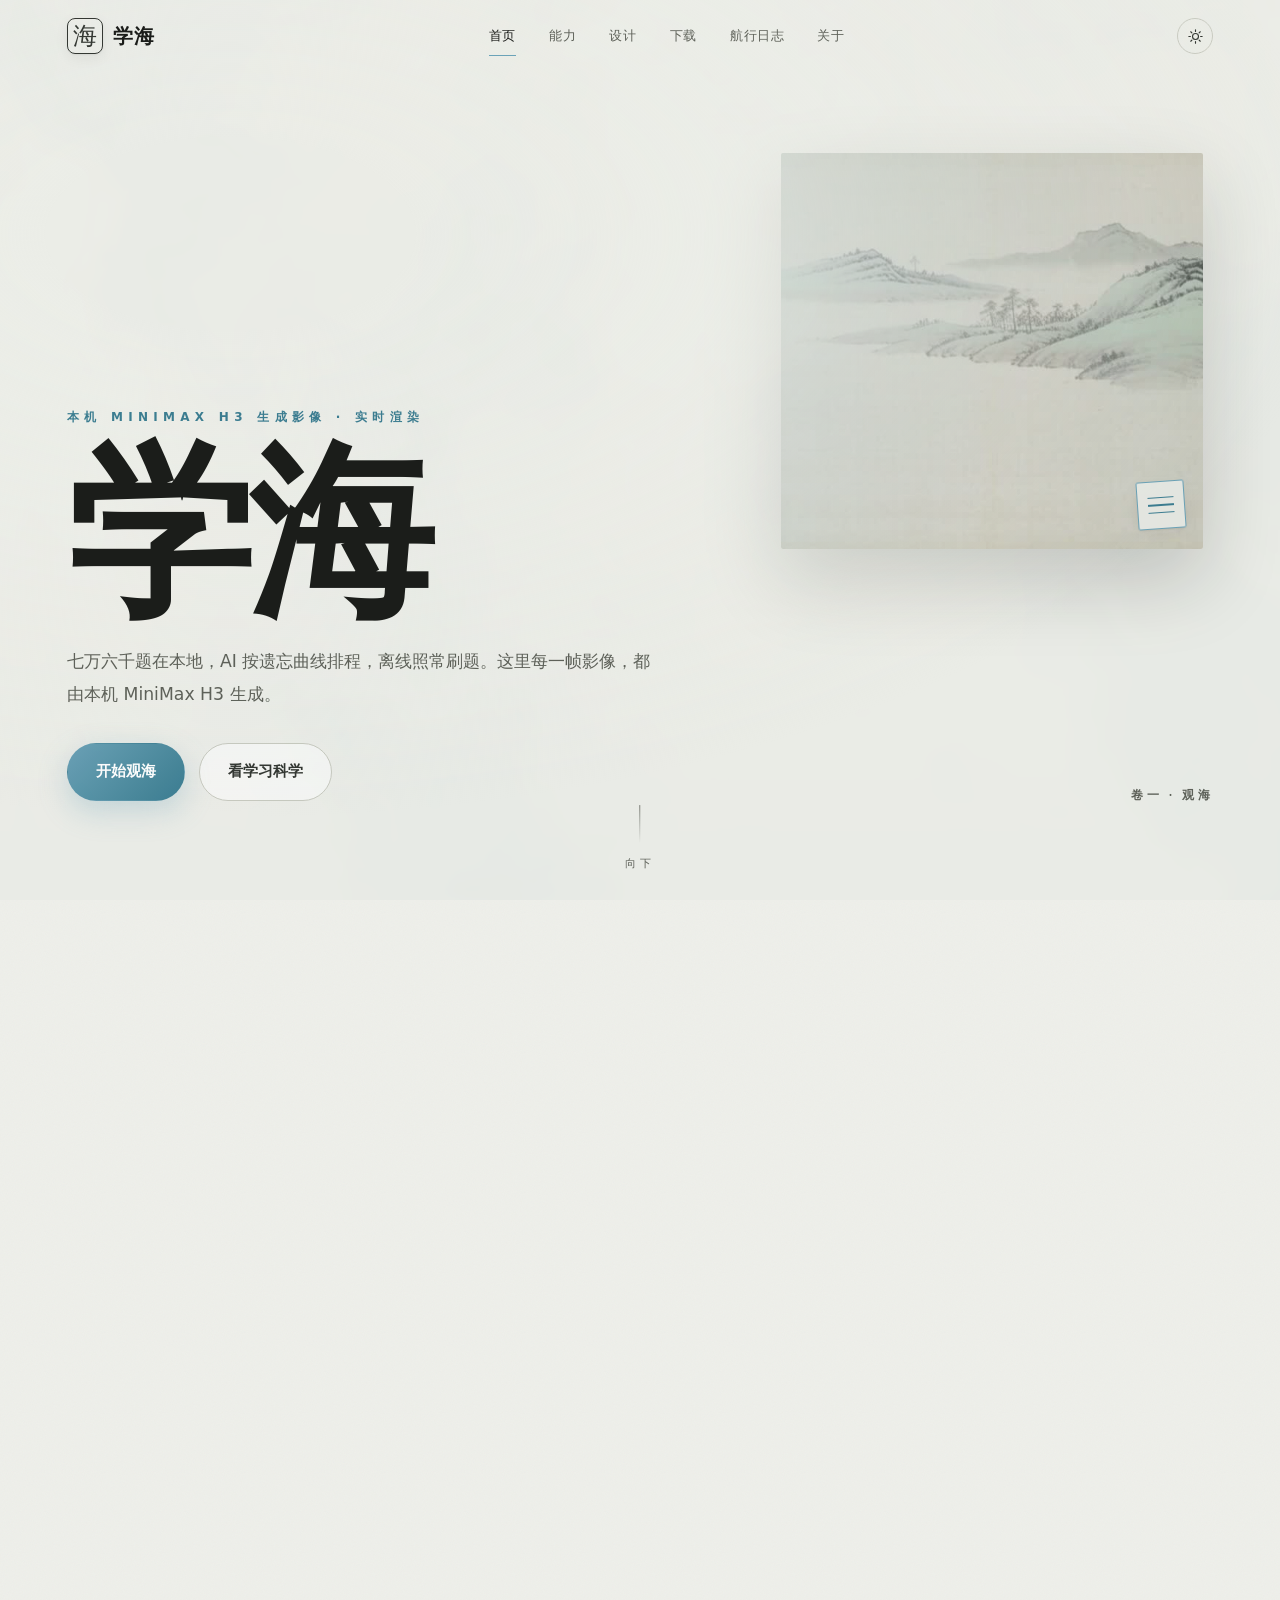
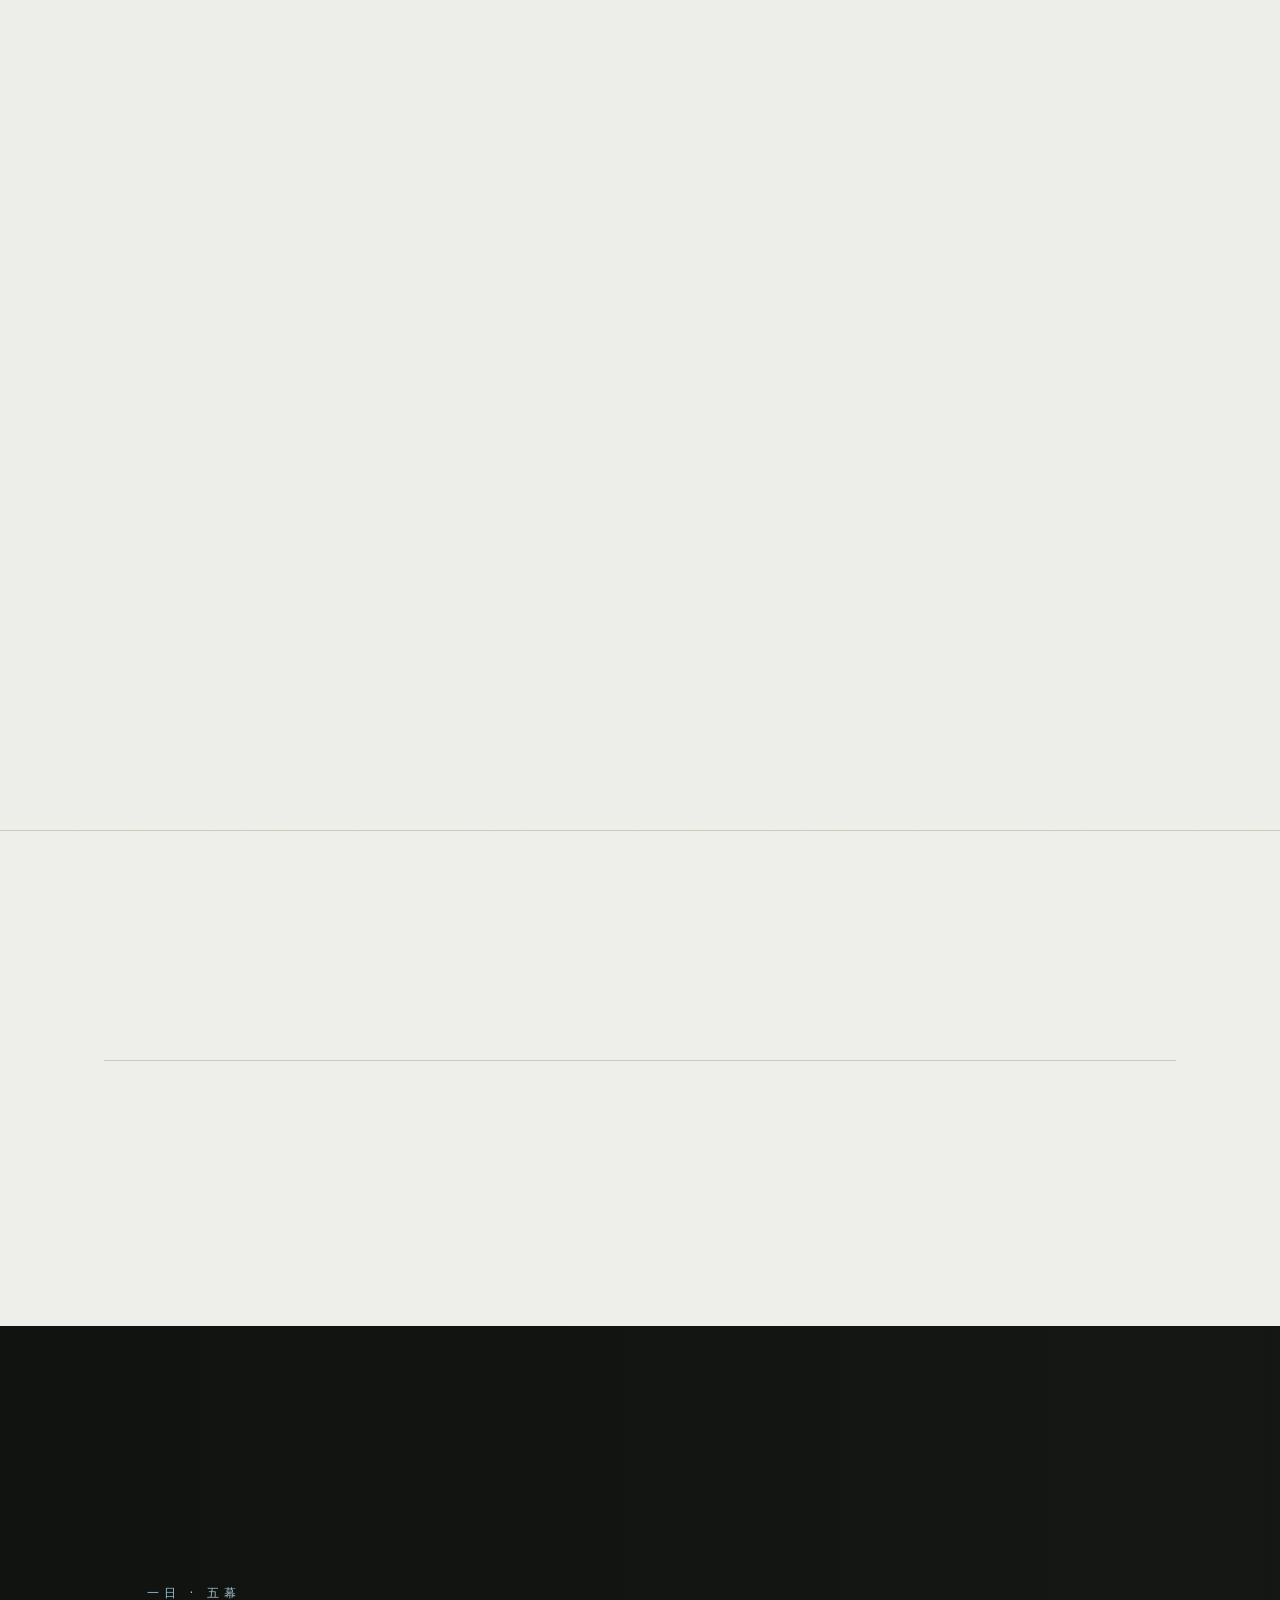
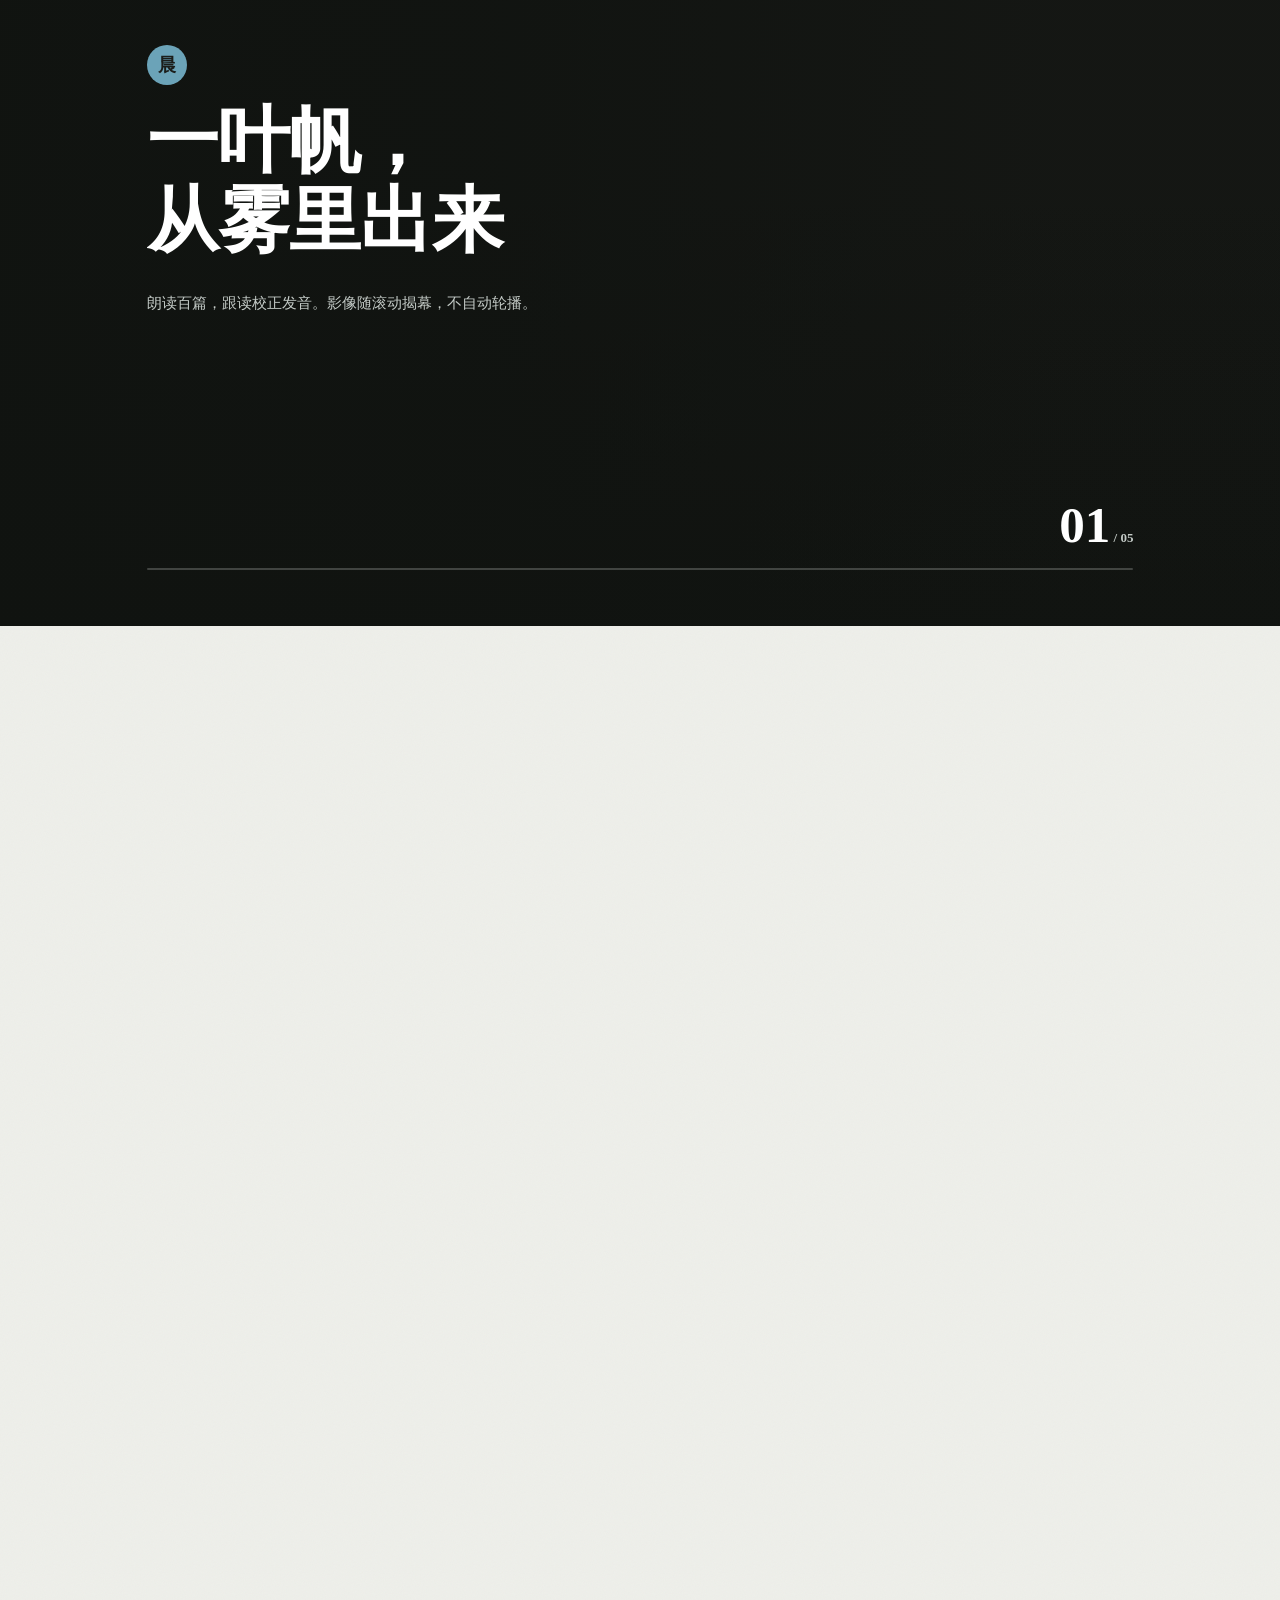
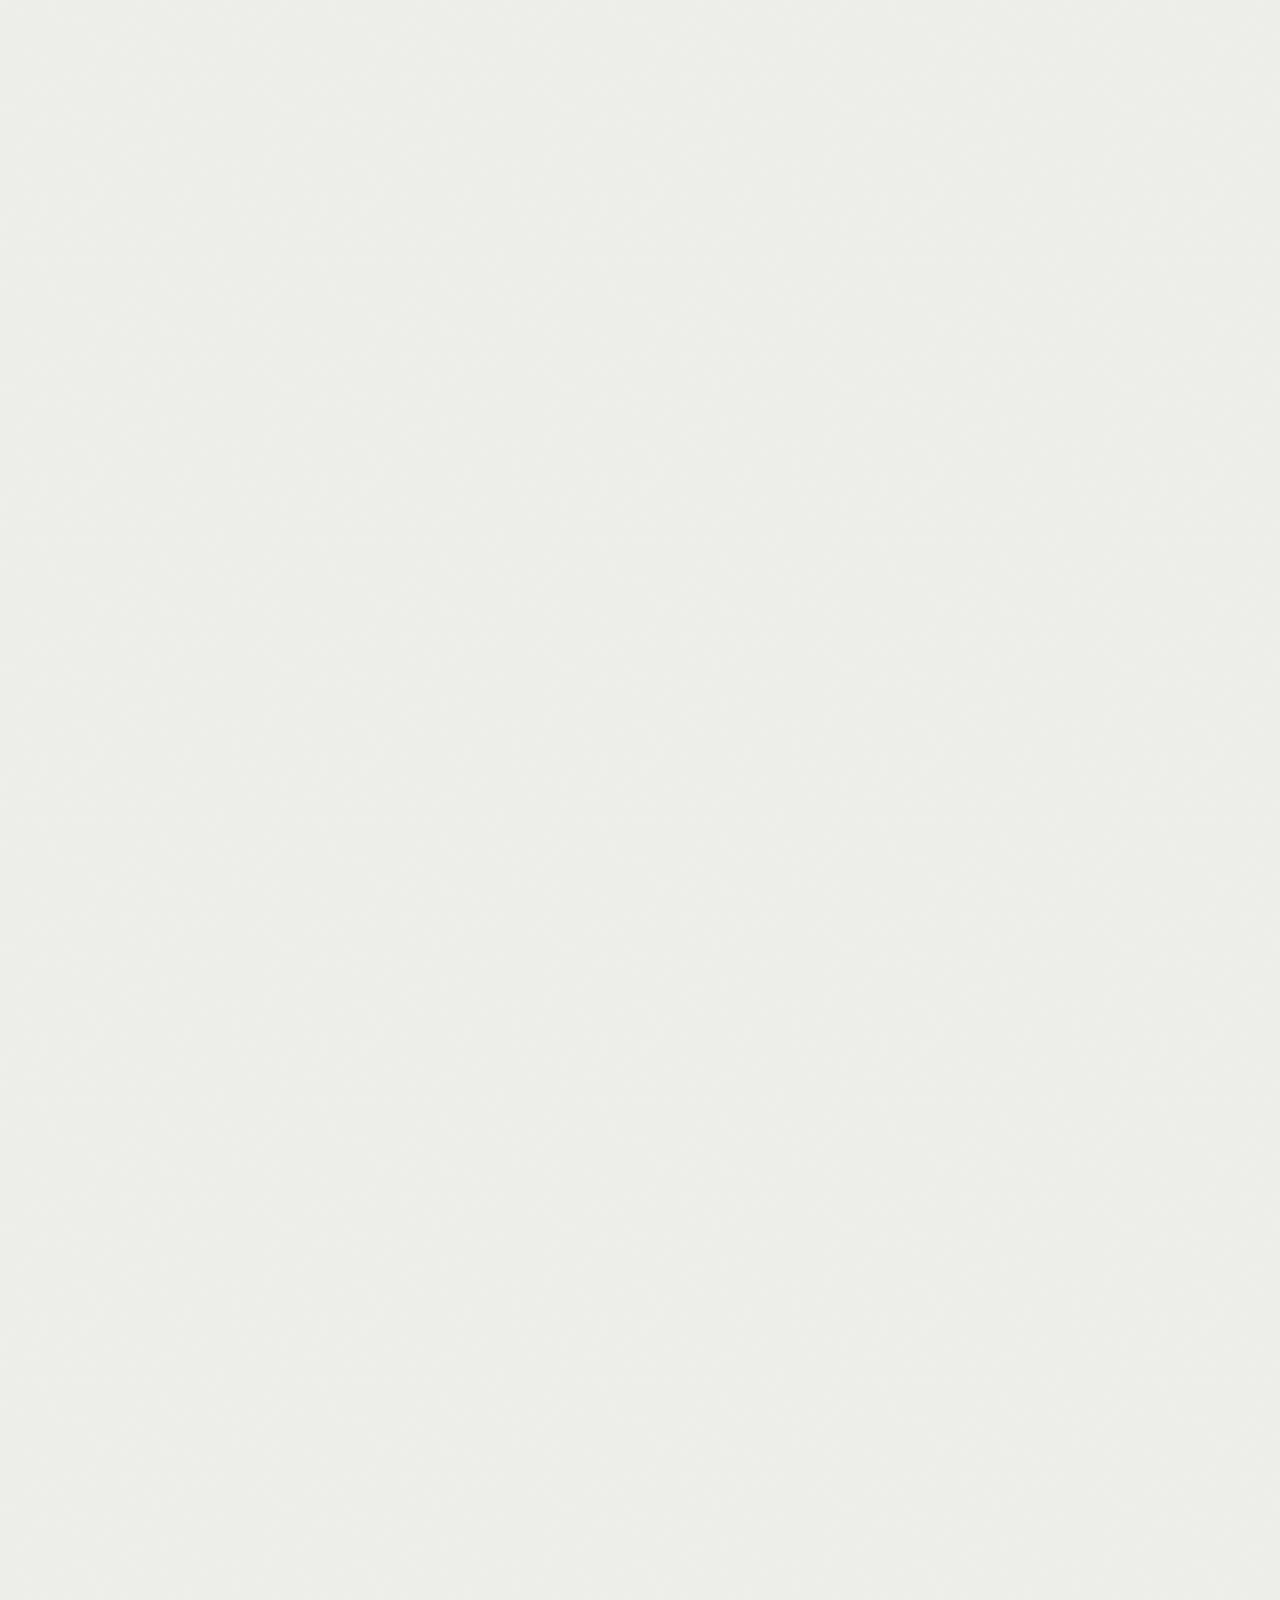
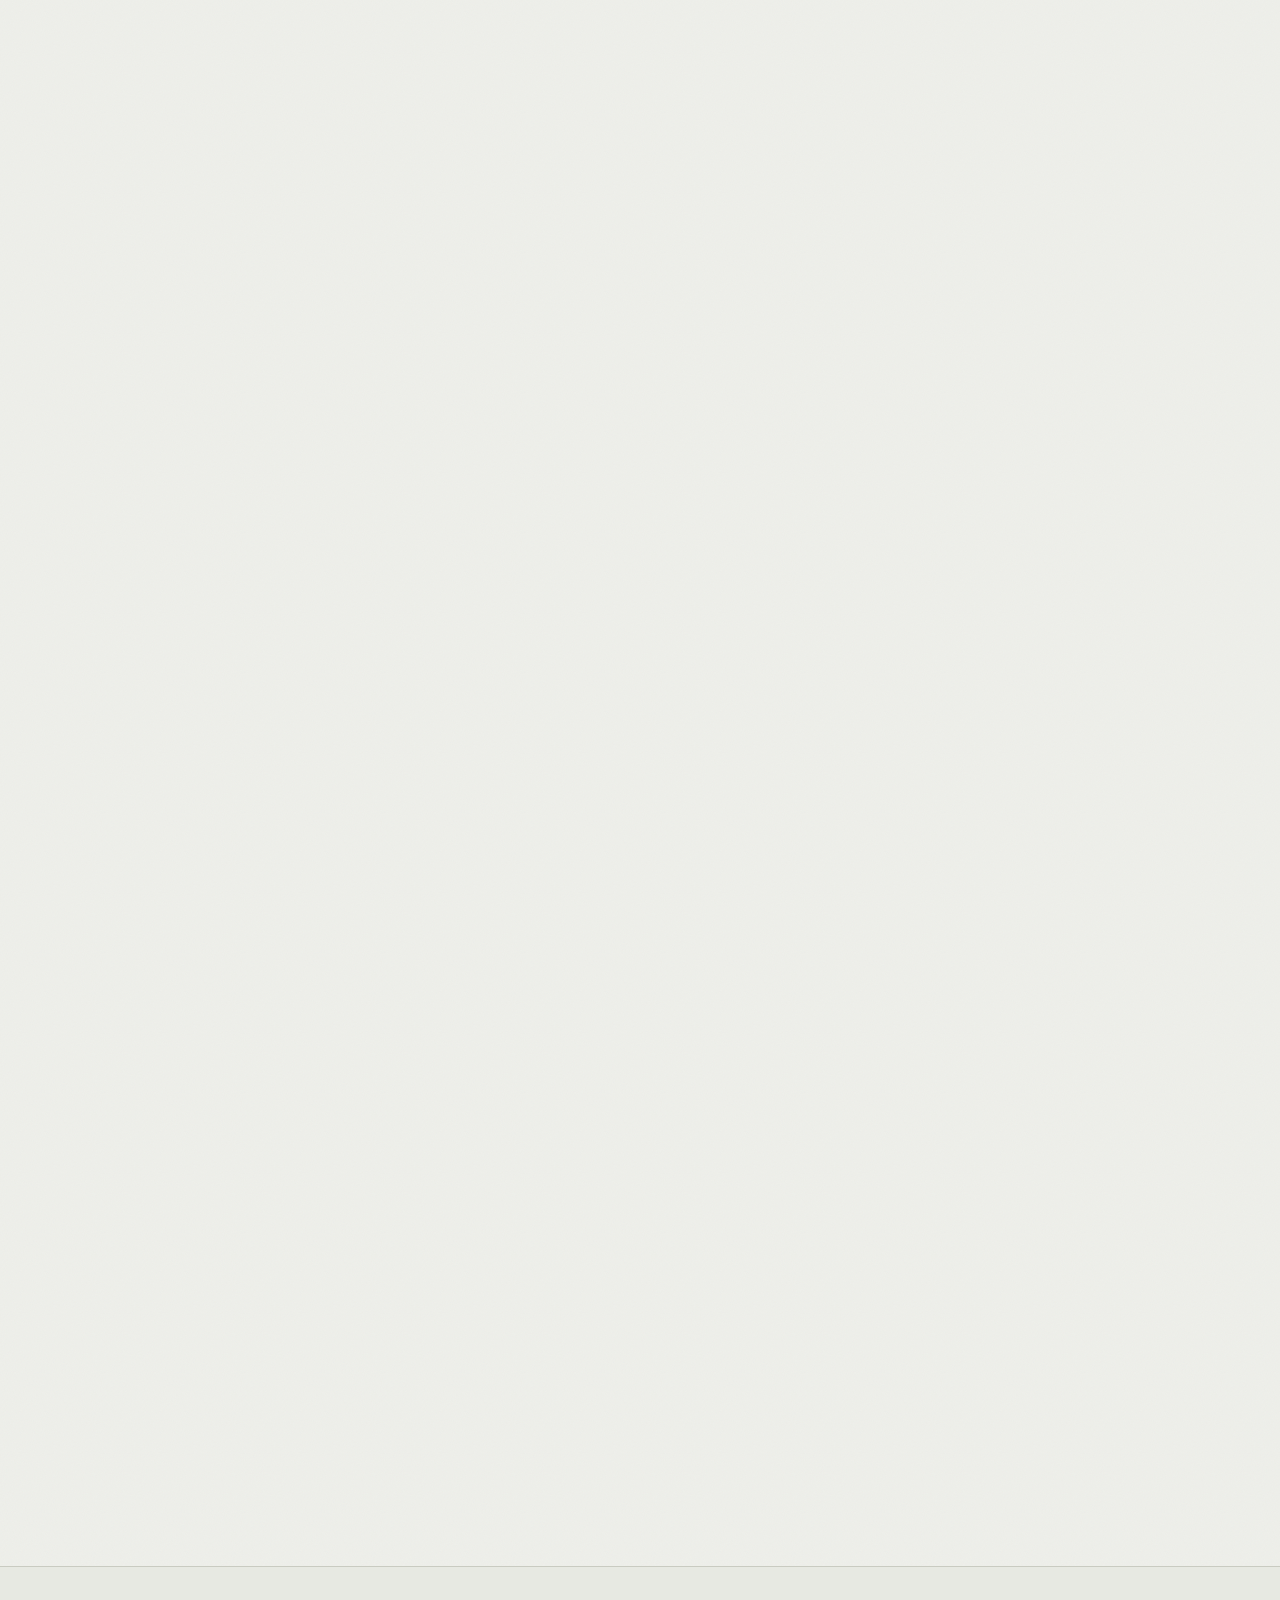
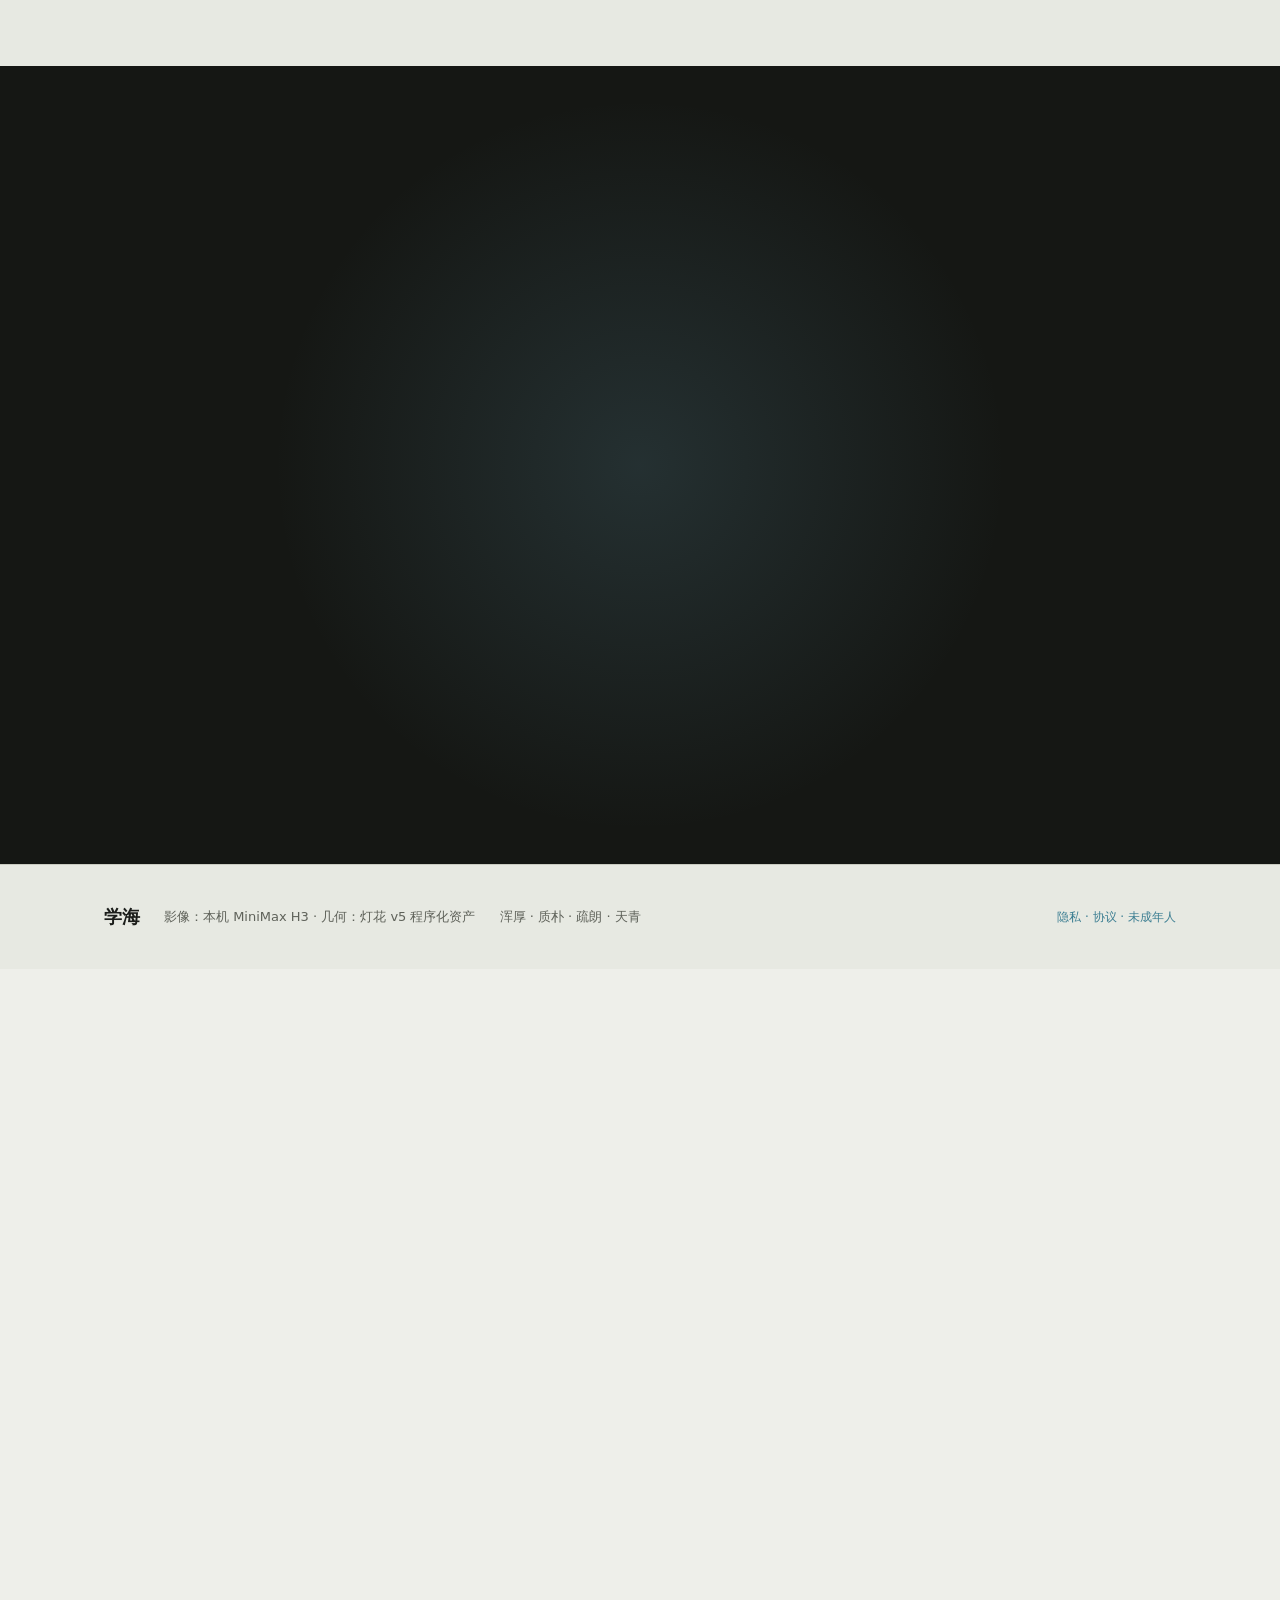
==== commit ceb4ece5: "学海官网：影像网与官网融合为一个站 - 根 index.html 换成「观海」v2 旗舰叙事，导航改为官网六项（首页/能力/设计/下载/航行日志/关于）+ SEO 元信息；原产品内容仍由内页承载，未丢" ====
--- a/showcase/index.html
+++ b/showcase/index.html
@@ -1,289 +1,12 @@
 <!DOCTYPE html>
 <html lang="zh-CN">
 <head>
-<meta charset="UTF-8" />
-<meta name="viewport" content="width=device-width, initial-scale=1" />
-<title>学海 · 观海</title>
-<meta name="description" content="学海：本地题库 76,794 题、AI 自适应排程、离线可用。以本机 MiniMax H3 生成影像与实时渲染呈现。" />
-<meta name="theme-color" content="#EEEFEA" />
-<script>document.documentElement.classList.add('js');</script>
-<link rel="icon" href="../assets/img/appicon-32.png" sizes="32x32" />
-<link rel="stylesheet" href="assets/css/showcase.css" />
-<link rel="stylesheet" href="assets/css/flagship.css" />
-<link rel="preload" as="image" href="assets/h3/web_fuchun.jpg" />
+<meta charset="utf-8">
+<meta http-equiv="refresh" content="0;url=../index.html">
+<link rel="canonical" href="https://doctor-who-134.github.io/xuehai-site/index.html">
+<title>观海 · 学海</title>
 </head>
-<body class="flag">
-
-<canvas id="tide-gl" aria-hidden="true"></canvas>
-<svg class="svg-defs" aria-hidden="true" width="0" height="0">
-  <defs>
-    <filter id="gooey">
-      <feGaussianBlur in="SourceGraphic" stdDeviation="7" result="b" />
-      <feColorMatrix in="b" mode="matrix"
-        values="1 0 0 0 0  0 1 0 0 0  0 0 1 0 0  0 0 0 22 -9" result="g" />
-      <feBlend in="SourceGraphic" in2="g" />
-    </filter>
-  </defs>
-</svg>
-<div class="ink-splash" aria-hidden="true"></div>
-<div class="progress" aria-hidden="true"><i></i></div>
-
-<nav class="chapters" aria-label="章节">
-  <a href="#open">00 序</a><a href="#ledger">01 数</a><a href="#film">02 一日</a>
-  <a href="#contours">03 纹</a><a href="#works">04 六事</a><a href="#method">05 法</a>
-  <a href="#closing">06 收</a>
-</nav>
-
-<header class="nav nav--flag" id="nav">
-  <div class="nav__in">
-    <a class="brand" href="#open" aria-label="学海首页">
-      <span class="brand__seal" aria-hidden="true">海</span>
-      <span class="brand__name">学海</span>
-    </a>
-    <nav class="nav__links" aria-label="主导航">
-      <a href="#film">一日</a><a href="#contours">等深线</a><a href="#works">功能</a>
-      <a href="#method">学习科学</a><a href="download.html">下载</a>
-    </nav>
-    <div class="nav__tools">
-      <button class="icon-toggle" type="button" data-night aria-label="切换素纸 / 墨海" aria-pressed="false">
-        <svg class="i-sun" viewBox="0 0 24 24" fill="none" stroke="currentColor" stroke-width="1.6" stroke-linecap="round" aria-hidden="true"><circle cx="12" cy="12" r="4.2"/><path d="M12 2.6v2.2M12 19.2v2.2M2.6 12h2.2M19.2 12h2.2M5.3 5.3l1.6 1.6M17.1 17.1l1.6 1.6M18.7 5.3l-1.6 1.6M6.9 17.1l-1.6 1.6"/></svg>
-        <svg class="i-moon" viewBox="0 0 24 24" fill="none" stroke="currentColor" stroke-width="1.6" stroke-linecap="round" stroke-linejoin="round" aria-hidden="true"><path d="M20 14.2A8 8 0 1 1 9.8 4a6.6 6.6 0 0 0 10.2 10.2Z"/></svg>
-      </button>
-      <a class="nav__back" href="../index.html">← 官网</a>
-    </div>
-  </div>
-</header>
-
-<main>
-
-  <!-- ══ 00 序：一印到满海 ══ -->
-  <section class="open" id="open" data-chapter="open">
-    <div class="open__stage">
-      <div class="open__window">
-        <video data-src="assets/h3/web_fuchun.mp4" poster="assets/h3/web_fuchun.jpg"
-               muted playsinline loop preload="none" aria-label="H3 生成影像：富春山居，青绿设色"></video>
-      </div>
-      <div class="open__grain" aria-hidden="true"></div>
-
-      <div class="open__copy">
-        <p class="open__eyebrow">本机 MINIMAX H3 生成影像 · 实时渲染</p>
-        <h1 class="open__title">学海</h1>
-        <p class="open__lead">七万六千题在本地，AI 按遗忘曲线排程，离线照常刷题。这里每一帧影像，都由本机 MiniMax H3 生成。</p>
-        <div class="open__actions">
-          <a class="btn btn--solid" href="#film" data-magnetic>开始观海</a>
-          <a class="btn btn--ghost" href="#method" data-magnetic>看学习科学</a>
-        </div>
-      </div>
-
-      <div class="open__seal" aria-hidden="true"><i></i><i></i><i></i></div>
-      <p class="open__index">卷一 · 观海</p>
-      <a class="open__scroll" href="#ledger"><i></i>向下</a>
-    </div>
-  </section>
-
-  <!-- ══ 01 数 ══ -->
-  <section class="ledger" id="ledger" data-chapter="ledger">
-    <div class="wrap">
-      <div class="ledger__head reveal" data-r="up">
-        <h2>先把数字摆出来</h2>
-        <p>下列数值都可指认到本机文件或源码，未做估算。影像与几何是生成式的，数字不是。</p>
-      </div>
-      <div class="ledger__grid">
-        <div class="reveal" data-r="up"><div class="ledger__n"><span class="count" data-to="76794" data-sep="1">0</span></div><p class="ledger__l">本地题库题量</p></div>
-        <div class="reveal" data-r="up" data-d="80"><div class="ledger__n"><span class="count" data-to="28" data-suffix=" 支">0</span></div><p class="ledger__l">H3 生成影像</p></div>
-        <div class="reveal" data-r="up" data-d="160"><div class="ledger__n"><span class="count" data-to="24" data-suffix=" 层">0</span></div><p class="ledger__l">程序化等深线</p></div>
-        <div class="reveal" data-r="up" data-d="240"><div class="ledger__n"><span class="count" data-to="5" data-suffix=" 端">0</span></div><p class="ledger__l">Mac · Windows · 安卓 · iOS · Web</p></div>
-      </div>
-    </div>
-  </section>
-
-  <!-- ══ 02 一日五幕 ══ -->
-  <section class="film film--flag" id="film" data-chapter="film" aria-label="从晨读到夜思">
-    <div class="film__stage">
-      <div class="film__frames" id="filmFrames">
-        <figure class="frame is-active" data-i="0"><video data-src="assets/h3/web_dawnsail.mp4" poster="assets/h3/web_dawnsail.jpg" muted playsinline loop preload="none"></video></figure>
-        <figure class="frame" data-i="1"><video data-src="assets/h3/web_fuchun.mp4" poster="assets/h3/web_fuchun.jpg" muted playsinline loop preload="none"></video></figure>
-        <figure class="frame" data-i="2"><video data-src="assets/h3/web_fulltide.mp4" poster="assets/h3/web_fulltide.jpg" muted playsinline loop preload="none"></video></figure>
-        <figure class="frame" data-i="3"><video data-src="assets/h3/web_dengxia.mp4" poster="assets/h3/web_dengxia.jpg" muted playsinline loop preload="none"></video></figure>
-        <figure class="frame" data-i="4"><video data-src="assets/h3/web_tianqing.mp4" poster="assets/h3/web_tianqing.jpg" muted playsinline loop preload="none"></video></figure>
-      </div>
-      <div class="film__veil" aria-hidden="true"></div>
-      <div class="film__ui wrap" style="padding-left:var(--gutter);padding-right:var(--gutter)">
-        <p class="film__kicker">一日 · 五幕</p>
-        <div class="film__captions" id="filmCaptions">
-          <article class="cap is-active" data-i="0">
-            <span class="cap__t">晨</span>
-            <h2><span class="cap__line" style="--d:0s"><span>一叶帆，</span></span><span class="cap__line" style="--d:.09s"><span>从雾里出来</span></span></h2>
-            <p><span class="cap__line" style="--d:.18s"><span>朗读百篇，跟读校正发音。影像随滚动揭幕，不自动轮播。</span></span></p>
-          </article>
-          <article class="cap" data-i="1">
-            <span class="cap__t">课</span>
-            <h2><span class="cap__line" style="--d:0s"><span>青绿设色，</span></span><span class="cap__line" style="--d:.09s"><span>一层层推远</span></span></h2>
-            <p><span class="cap__line" style="--d:.18s"><span>拍照搜题出同类变式；等深线把知识点分出层次。</span></span></p>
-          </article>
-          <article class="cap" data-i="2">
-            <span class="cap__t">练</span>
-            <h2><span class="cap__line" style="--d:0s"><span>一浪卷成</span></span></h2>
-            <p><span class="cap__line" style="--d:.09s"><span>76,794 题按学科分层，离线随包，弱网不卡。</span></span></p>
-          </article>
-          <article class="cap" data-i="3">
-            <span class="cap__t">夜</span>
-            <h2><span class="cap__line" style="--d:0s"><span>砚、笔，</span></span><span class="cap__line" style="--d:.09s"><span>与脚下星河</span></span></h2>
-            <p><span class="cap__line" style="--d:.18s"><span>复盘掌握度，明日排程由模型给出，不靠感觉。</span></span></p>
-          </article>
-          <article class="cap" data-i="4">
-            <span class="cap__t">成</span>
-            <h2><span class="cap__line" style="--d:0s"><span>雨过天青</span></span></h2>
-            <p><span class="cap__line" style="--d:.09s"><span>把每一次练习，都变成可测量的进步。</span></span></p>
-          </article>
-        </div>
-        <div class="film__rail" aria-hidden="true"><i id="filmBar"></i></div>
-        <div class="film__count"><b id="filmNow">01</b> / 05</div>
-      </div>
-    </div>
-  </section>
-
-  <!-- ══ 03 纹 ══ -->
-  <section class="contour-act" id="contours" data-chapter="contours">
-    <div class="contour-act__bg" aria-hidden="true"></div>
-    <div class="wrap">
-      <div class="contour-act__grid">
-        <div>
-          <p class="section__kicker reveal" data-r="up">等深线</p>
-          <h2 class="contour-act__title reveal" data-r="up" data-d="60">纹，是算出来的</h2>
-          <p class="contour-act__body reveal" data-r="up" data-d="120">
-            24 层等深线由 v5 脚本生成几何，运行时由代码取路径、逐层描边。
-            不压正文，不抢主体，只在留白处留一层呼吸。
-          </p>
-        </div>
-        <dl class="contour-act__meta reveal" data-r="up" data-d="180">
-          <div><dt>来源</dt><dd>build_contour_library.py</dd></div>
-          <div><dt>网格</dt><dd>1000 × 1000</dd></div>
-          <div><dt>层级</dt><dd>49 层取 24</dd></div>
-          <div><dt>渲染</dt><dd>SVG 描边自绘 · 无位图</dd></div>
-        </dl>
-      </div>
-    </div>
-  </section>
-
-  <!-- ══ 04 六事 ══ -->
-  <section class="works" id="works" data-chapter="works">
-    <div class="wrap">
-      <header class="works__head reveal" data-r="up">
-        <p class="section__kicker">功能</p>
-        <h2>六件事，做到位</h2>
-        <p>不堆数量。每一项对应一个真实的学习动作。悬停可看本机 H3 生成的对应影像。</p>
-      </header>
-
-      <div class="works__list">
-        <article class="work is-primary reveal" data-r="up" data-bg="web_jiuzhang">
-          <span class="work__no">01</span>
-          <div><h3 class="work__name">拍照搜题</h3><p class="work__desc">对准题目出解析与同类变式。离线八科随包可用，弱网不卡。</p></div>
-          <div class="work__art"><img alt="H3 影像：九章 · 勾股" loading="lazy" />
-            <span class="work__ico" aria-hidden="true"><svg viewBox="0 0 120 120" fill="none" stroke="currentColor" stroke-width="3"><rect x="22" y="34" width="76" height="56"/><path d="M44 34l6-10h20l6 10"/><circle cx="60" cy="62" r="16"/><path d="M44 62h32"/></svg></span></div>
-        </article>
-        <article class="work reveal" data-r="up" data-bg="web_xinghe">
-          <span class="work__no">02</span>
-          <div><h3 class="work__name">单词本</h3><p class="work__desc">阅读中长按取词入本，FSRS 按遗忘曲线排复习。</p></div>
-          <div class="work__art"><img alt="H3 影像：星河翰墨" loading="lazy" />
-            <span class="work__ico" aria-hidden="true"><svg viewBox="0 0 120 120" fill="none" stroke="currentColor" stroke-width="3"><path d="M60 30C44 22 26 24 22 28v64c4-4 22-6 38 2 16-8 34-6 38-2V28c-4-4-22-6-38 2Z"/><path d="M60 30v64"/></svg></span></div>
-        </article>
-        <article class="work reveal" data-r="up" data-bg="web_tingyu">
-          <span class="work__no">03</span>
-          <div><h3 class="work__name">听力</h3><p class="work__desc">百篇分级材料，逐句跟读与听写，语速循环自由调。</p></div>
-          <div class="work__art"><img alt="H3 影像：听雨" loading="lazy" />
-            <span class="work__ico" aria-hidden="true"><svg viewBox="0 0 120 120" fill="none" stroke="currentColor" stroke-width="3"><path d="M60 30c-16 0-22 14-20 28 2 14 10 22 12 34 1 8 15 8 16 0 2-12 10-20 12-34 2-14-4-28-20-28Z"/><path d="M34 50h-8M86 50h8M32 62h-6M88 62h6"/></svg></span></div>
-        </article>
-        <article class="work reveal" data-r="up" data-bg="web_kongshan">
-          <span class="work__no">04</span>
-          <div><h3 class="work__name">函数图</h3><p class="work__desc">输入表达式即时绘制，切线、零点、区间着色一目了然。</p></div>
-          <div class="work__art"><img alt="H3 影像：空山" loading="lazy" />
-            <span class="work__ico" aria-hidden="true"><svg viewBox="0 0 120 120" fill="none" stroke="currentColor" stroke-width="3"><path d="M20 60h80M60 20v80"/><path d="M24 92c16-4 22-52 36-54s22 26 36-10"/></svg></span></div>
-        </article>
-        <article class="work reveal" data-r="up" data-bg="web_xinghe">
-          <span class="work__no">05</span>
-          <div><h3 class="work__name">资源库</h3><p class="work__desc">知识库、卷宗、真题分层归置，按章节反查题目。</p></div>
-          <div class="work__art"><img alt="H3 影像：星河翰墨" loading="lazy" />
-            <span class="work__ico" aria-hidden="true"><svg viewBox="0 0 120 120" fill="none" stroke="currentColor" stroke-width="3"><rect x="30" y="26" width="60" height="10"/><rect x="30" y="44" width="60" height="10"/><rect x="30" y="62" width="60" height="10"/><rect x="30" y="80" width="60" height="10"/></svg></span></div>
-        </article>
-        <article class="work reveal" data-r="up" data-bg="web_whale">
-          <span class="work__no">06</span>
-          <div><h3 class="work__name">成长</h3><p class="work__desc">掌握度、薄弱点、时间投入一张图看清，复习不盲目。</p></div>
-          <div class="work__art"><img alt="H3 影像：鲸跃" loading="lazy" />
-            <span class="work__ico" aria-hidden="true"><svg viewBox="0 0 120 120" fill="none" stroke="currentColor" stroke-width="3"><path d="M60 96V56"/><path d="M60 60C44 56 38 40 42 28c16 2 24 16 18 32ZM60 66c16-4 22-20 18-32-16 2-24 16-18 32Z"/></svg></span></div>
-        </article>
-      </div>
-    </div>
-  </section>
-
-  <!-- ══ 05 法 ══ -->
-  <section class="method" id="method" data-chapter="method">
-    <div class="wrap">
-      <div class="method__grid">
-        <div>
-          <p class="section__kicker reveal" data-r="up">学习科学</p>
-          <h2 class="section__title reveal" data-r="up" data-d="60">让努力可测量</h2>
-          <p class="section__sub reveal" data-r="up" data-d="120">四步闭环，把「刷题」变成「长记性」。</p>
-          <ol class="method__steps">
-            <li class="reveal" data-r="up"><b>观察</b>每次作答记入证据，不靠感觉估掌握度。</li>
-            <li class="reveal" data-r="up" data-d="60"><b>建模</b>BKT 估每知识点「会」的概率，FSRS 拟合遗忘曲线。</li>
-            <li class="reveal" data-r="up" data-d="120"><b>排程</b>在快忘未忘的临界点推送，复习量小、留存高。</li>
-            <li class="reveal" data-r="up" data-d="180"><b>复习</b>测后回估模型，下一轮更准。</li>
-          </ol>
-        </div>
-        <div class="science__viz reveal" data-r="scale">
-          <svg viewBox="0 0 320 320" class="loop" role="img" aria-label="学习科学四步闭环">
-            <circle cx="160" cy="160" r="120" fill="none" stroke="var(--line)" stroke-width="1.2"/>
-            <circle cx="160" cy="160" r="120" fill="none" stroke="var(--accent)" stroke-width="2"
-                    stroke-dasharray="754" stroke-dashoffset="754" class="loop__ring"/>
-            <path id="loopPath" d="M160 40 a120 120 0 1 1 -0.1 0" fill="none"/>
-            <g class="loop__nodes" font-size="15" fill="var(--ink)" text-anchor="middle">
-              <circle cx="160" cy="40" r="7" fill="var(--accent)"/><text x="160" y="22">观察</text>
-              <circle cx="280" cy="160" r="7" fill="var(--accent)"/><text x="296" y="165">建模</text>
-              <circle cx="160" cy="280" r="7" fill="var(--accent)"/><text x="160" y="302">排程</text>
-              <circle cx="40" cy="160" r="7" fill="var(--accent)"/><text x="24" y="165">复习</text>
-            </g>
-            <circle class="loop__dot" r="9" fill="var(--accent-deep)">
-              <animateMotion dur="7s" repeatCount="indefinite" rotate="auto"><mpath href="#loopPath"/></animateMotion>
-            </circle>
-          </svg>
-        </div>
-      </div>
-
-      <div class="tenets--flag reveal" data-r="up" style="margin-top:clamp(90px,14vh,160px)">
-        <div><span>浑厚</span><p>一屏一块深墨主体量，重心落在下半，影只给抬得起来的东西。</p></div>
-        <div><span>质朴</span><p>哑光纸纹、真数据、可验证陈述。不辉光、不霓虹、不渐变字。</p></div>
-        <div><span>疏朗</span><p>留白先于内容，版心有限，主体偏席不居中，章节间留足呼吸。</p></div>
-        <div><span>天青</span><p>唯一强调色，面积极小。影像里的天青来自 H3，界面只点一点。</p></div>
-      </div>
-    </div>
-  </section>
-
-  <!-- ══ 06 收：海退回一印 ══ -->
-  <section class="closing" id="closing" data-chapter="closing">
-    <div class="closing__halo" aria-hidden="true"></div>
-    <div class="wrap">
-      <div class="closing__seal reveal" data-r="scale" aria-hidden="true">海</div>
-      <h2 class="reveal" data-r="up" data-d="60">把学海装进设备</h2>
-      <p class="reveal" data-r="up" data-d="120">Mac · Windows · 安卓 · iOS · Web。进度与题库本地优先，跨端同步。当前公开版 3.0.0（macOS），历史四端已归档。</p>
-      <div class="closing__pills reveal" data-r="up" data-d="160">
-        <span>macOS</span><span>Windows</span><span>Android</span><span>iOS</span><span>Web</span>
-      </div>
-      <a class="btn btn--solid reveal" data-r="up" data-d="200" href="download.html" data-magnetic>前往下载页</a>
-    </div>
-  </section>
-</main>
-
-<footer class="foot">
-  <div class="wrap foot__in">
-    <span class="foot__b">学海</span>
-    <span>影像：本机 MiniMax H3 · 几何：灯花 v5 程序化资产</span>
-    <span>浑厚 · 质朴 · 疏朗 · 天青</span>
-  </div>
-</footer>
-
-<script src="assets/js/contours-data.js"></script>
-<script src="assets/js/tide.js"></script>
-<script src="assets/js/flagship.js"></script>
+<body style="font:16px/1.8 system-ui;padding:48px;max-width:40em;margin:auto">
+<p>影像展示已并入官网，正在跳转。若没有自动跳转，<a href="../index.html">点这里</a>。</p>
 </body>
 </html>
